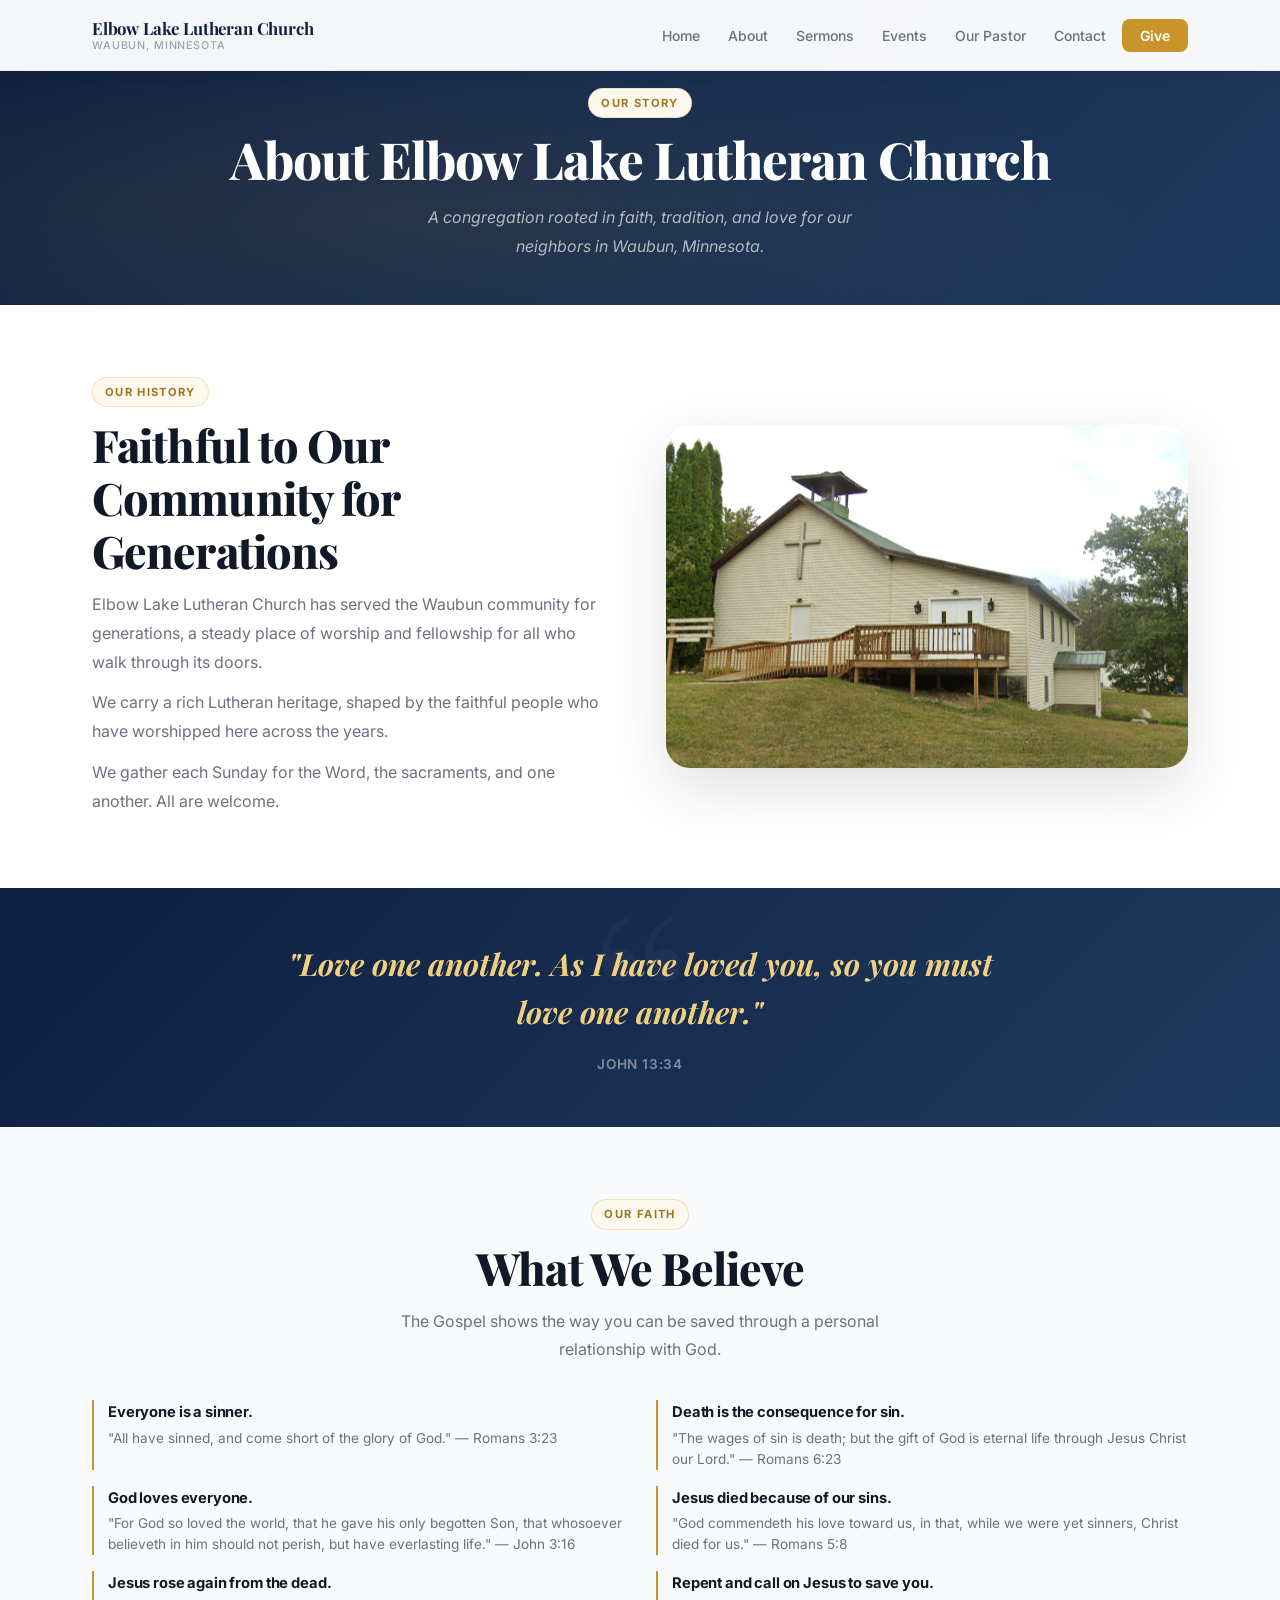
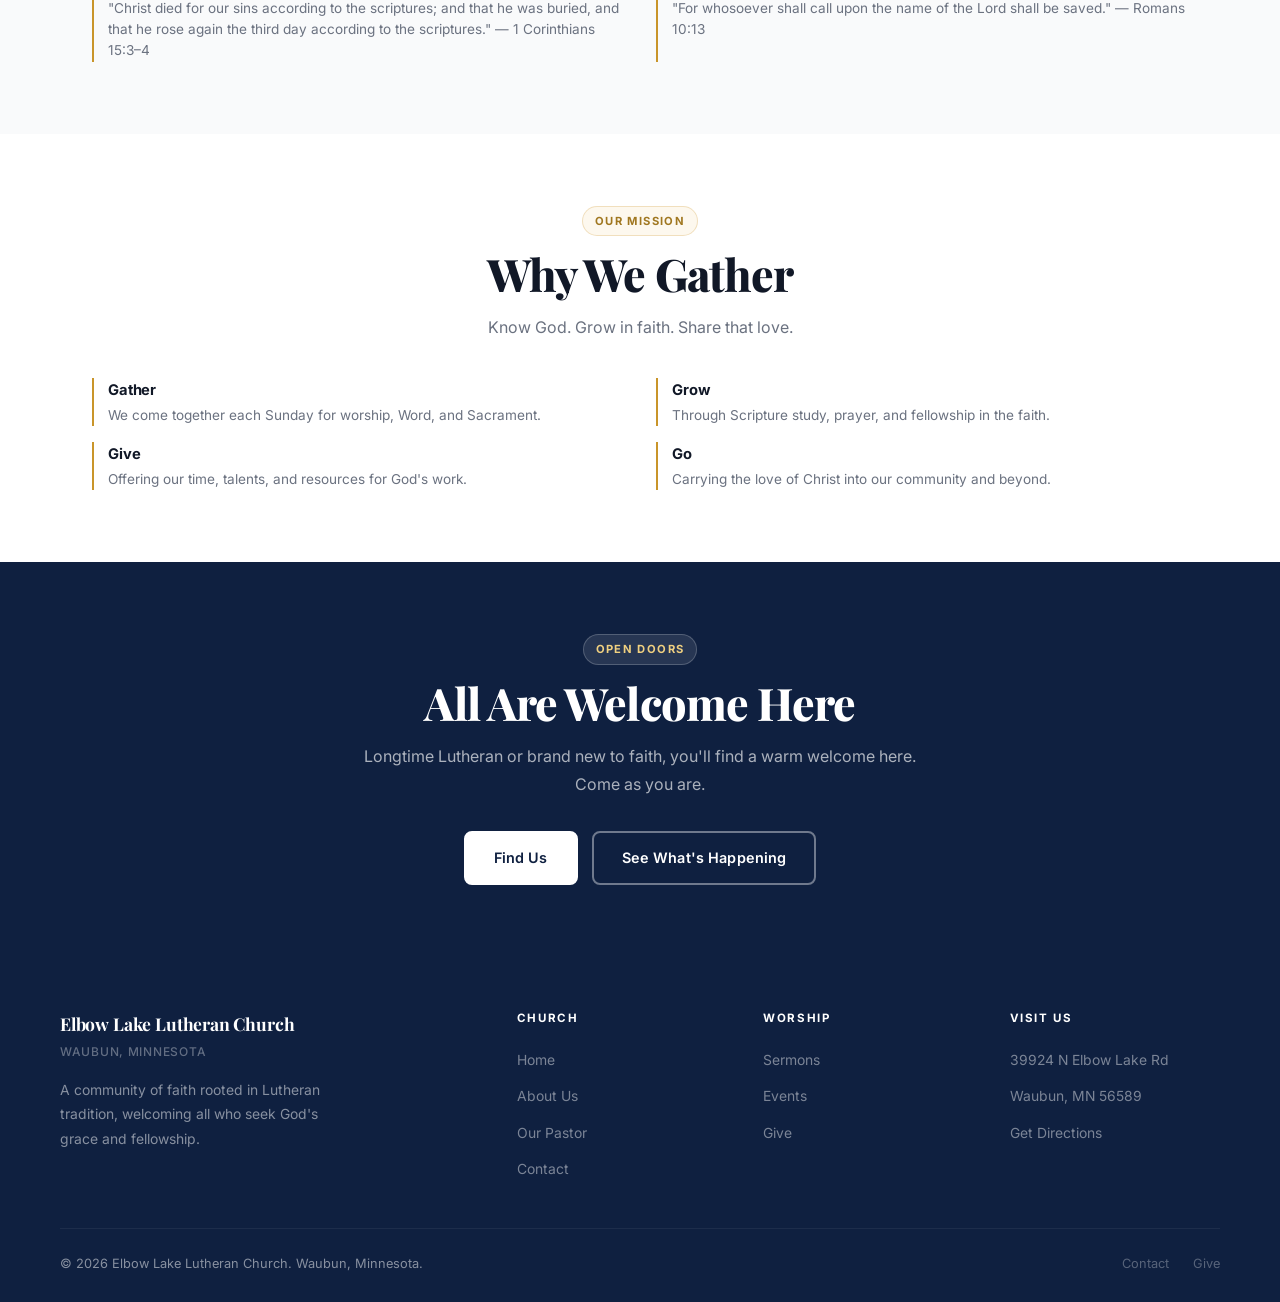
==== about.html @ 0c104876 "Update What We Believe with Gospel content from image; add full June 26-27 ATV weekend schedule" ====
<!DOCTYPE html>
<html lang="en">
<head>
  <meta charset="UTF-8">
  <meta name="viewport" content="width=device-width, initial-scale=1.0">
  <title>About Us | Elbow Lake Lutheran Church — Waubun, MN</title>
  <meta name="description" content="Learn about Elbow Lake Lutheran Church in Waubun, MN — our history, Lutheran beliefs, and mission serving the Mahnomen County community with faith and fellowship.">
  <meta name="keywords" content="about Elbow Lake Lutheran Church, Lutheran church history Waubun MN, Lutheran beliefs Minnesota, Mahnomen County church, Christian community Waubun">
  <meta name="geo.region" content="US-MN">
  <meta name="geo.placename" content="Waubun, Minnesota">
  <meta property="og:title" content="About Us | Elbow Lake Lutheran Church — Waubun, MN">
  <meta property="og:description" content="A Lutheran congregation rooted in faith and tradition, serving Waubun and Mahnomen County, Minnesota for generations.">
  <meta property="og:type" content="website">
  <meta property="og:url" content="https://elbowlakevillagechurch.com/about.html">
  <meta property="og:image" content="https://elbowlakevillagechurch.com/images/church.png">
  <meta name="robots" content="index, follow">
  <link rel="canonical" href="https://elbowlakevillagechurch.com/about.html">
  <link rel="sitemap" type="application/xml" href="/sitemap.xml">
  <link rel="icon" type="image/png" href="images/church.png">
  <link rel="stylesheet" href="style.css">
  <link rel="preconnect" href="https://fonts.googleapis.com">
  <link rel="preconnect" href="https://fonts.gstatic.com" crossorigin>
  <link href="https://fonts.googleapis.com/css2?family=Inter:wght@400;500;600;700;800&family=Playfair+Display:wght@700;800;900&display=swap" rel="stylesheet">
</head>
<body>

  <!-- NAVIGATION -->
  <nav>
    <div class="nav-inner">
      <a href="index.html" class="nav-logo">
        <div class="nav-logo-name">Elbow Lake Lutheran Church</div>
        <div class="nav-logo-sub">Waubun, Minnesota</div>
      </a>
      <ul class="nav-links">
        <li><a href="index.html">Home</a></li>
        <li><a href="about.html">About</a></li>
        <li><a href="sermons.html">Sermons</a></li>
        <li><a href="events.html">Events</a></li>
        <li><a href="staff.html">Our Pastor</a></li>
        <li><a href="contact.html">Contact</a></li>
        <li><a href="give.html" class="nav-give">Give</a></li>
      </ul>
      <button class="nav-toggle" aria-label="Open menu">
        <span></span><span></span><span></span>
      </button>
    </div>
  </nav>

  <!-- PAGE HERO -->
  <div class="page-hero">
    <div class="tag">Our Story</div>
    <h1>About Elbow Lake Lutheran Church</h1>
    <p>A congregation rooted in faith, tradition, and love for our neighbors in Waubun, Minnesota.</p>
  </div>

  <!-- ABOUT / HISTORY -->
  <section>
    <div class="container">
      <div class="split-grid">
        <div>
          <div class="tag">Our History</div>
          <h2 class="section-title">Faithful to Our Community for Generations</h2>
          <p class="section-sub">Elbow Lake Lutheran Church has served the Waubun community for generations, a steady place of worship and fellowship for all who walk through its doors.</p>
          <p class="section-sub" style="margin-top:12px;">We carry a rich Lutheran heritage, shaped by the faithful people who have worshipped here across the years.</p>
          <p class="section-sub" style="margin-top:12px;">We gather each Sunday for the Word, the sacraments, and one another. All are welcome.</p>
        </div>
        <div class="split-img">
          <img src="images/church.png" alt="Elbow Lake Lutheran Church — Waubun, Minnesota">
        </div>
      </div>
    </div>
  </section>

  <!-- VERSE -->
  <div class="verse-block">
    <div class="verse-text">"Love one another. As I have loved you, so you must love one another."</div>
    <div class="verse-ref">John 13:34</div>
  </div>

  <!-- WHAT WE BELIEVE -->
  <section class="bg-gray">
    <div class="container">
      <div style="text-align:center;max-width:640px;margin:0 auto 36px;">
        <div class="tag">Our Faith</div>
        <h2 class="section-title">What We Believe</h2>
        <p class="section-sub" style="margin:0 auto;">The Gospel shows the way you can be saved through a personal relationship with God.</p>
      </div>
      <div class="beliefs-list">
        <div class="belief-item">
          <h3>Everyone is a sinner.</h3>
          <p>"All have sinned, and come short of the glory of God." &mdash; Romans 3:23</p>
        </div>
        <div class="belief-item">
          <h3>Death is the consequence for sin.</h3>
          <p>"The wages of sin is death; but the gift of God is eternal life through Jesus Christ our Lord." &mdash; Romans 6:23</p>
        </div>
        <div class="belief-item">
          <h3>God loves everyone.</h3>
          <p>"For God so loved the world, that he gave his only begotten Son, that whosoever believeth in him should not perish, but have everlasting life." &mdash; John 3:16</p>
        </div>
        <div class="belief-item">
          <h3>Jesus died because of our sins.</h3>
          <p>"God commendeth his love toward us, in that, while we were yet sinners, Christ died for us." &mdash; Romans 5:8</p>
        </div>
        <div class="belief-item">
          <h3>Jesus rose again from the dead.</h3>
          <p>"Christ died for our sins according to the scriptures; and that he was buried, and that he rose again the third day according to the scriptures." &mdash; 1 Corinthians 15:3&ndash;4</p>
        </div>
        <div class="belief-item">
          <h3>Repent and call on Jesus to save you.</h3>
          <p>"For whosoever shall call upon the name of the Lord shall be saved." &mdash; Romans 10:13</p>
        </div>
      </div>
    </div>
  </section>

  <!-- MISSION -->
  <section>
    <div class="container">
      <div style="text-align:center;max-width:640px;margin:0 auto 36px;">
        <div class="tag">Our Mission</div>
        <h2 class="section-title">Why We Gather</h2>
        <p class="section-sub" style="margin:0 auto;">Know God. Grow in faith. Share that love.</p>
      </div>
      <div class="pillars-grid">
        <div class="pillar">
          <h4>Gather</h4>
          <p>We come together each Sunday for worship, Word, and Sacrament.</p>
        </div>
        <div class="pillar">
          <h4>Grow</h4>
          <p>Through Scripture study, prayer, and fellowship in the faith.</p>
        </div>
        <div class="pillar">
          <h4>Give</h4>
          <p>Offering our time, talents, and resources for God's work.</p>
        </div>
        <div class="pillar">
          <h4>Go</h4>
          <p>Carrying the love of Christ into our community and beyond.</p>
        </div>
      </div>
    </div>
  </section>

  <!-- ALL ARE WELCOME -->
  <section class="bg-dark text-white" style="text-align:center;">
    <div class="container" style="max-width:680px;">
      <div class="tag">Open Doors</div>
      <h2 class="section-title">All Are Welcome Here</h2>
      <p class="section-sub" style="margin:0 auto 32px;">Longtime Lutheran or brand new to faith, you'll find a warm welcome here. Come as you are.</p>
      <div style="display:flex;gap:14px;justify-content:center;flex-wrap:wrap;">
        <a href="contact.html" class="btn btn-gold">Find Us</a>
        <a href="events.html" class="btn btn-outline-white">See What's Happening</a>
      </div>
    </div>
  </section>

  <!-- FOOTER -->
  <footer class="site-footer">
    <div class="footer-grid">
      <div class="footer-brand">
        <div class="footer-brand-name">Elbow Lake Lutheran Church</div>
        <div class="footer-brand-loc">Waubun, Minnesota</div>
        <p>A community of faith rooted in Lutheran tradition, welcoming all who seek God's grace and fellowship.</p>
      </div>
      <div class="footer-col">
        <h4>Church</h4>
        <ul>
          <li><a href="index.html">Home</a></li>
          <li><a href="about.html">About Us</a></li>
          <li><a href="staff.html">Our Pastor</a></li>
          <li><a href="contact.html">Contact</a></li>
        </ul>
      </div>
      <div class="footer-col">
        <h4>Worship</h4>
        <ul>
          <li><a href="sermons.html">Sermons</a></li>
          <li><a href="events.html">Events</a></li>
          <li><a href="give.html">Give</a></li>
        </ul>
      </div>
      <div class="footer-col">
        <h4>Visit Us</h4>
        <ul>
          <li><a href="contact.html">39924 N Elbow Lake Rd</a></li>
          <li><a href="contact.html">Waubun, MN 56589</a></li>
          <li><a href="contact.html">Get Directions</a></li>
        </ul>
      </div>
    </div>
    <div class="footer-bottom">
      <span>&copy; 2026 Elbow Lake Lutheran Church. Waubun, Minnesota.</span>
      <div>
        <a href="contact.html">Contact</a>
        <a href="give.html">Give</a>
      </div>
    </div>
  </footer>

  <script>
    (function(){
      var toggle = document.querySelector('.nav-toggle');
      var links = document.querySelector('.nav-links');
      if (!toggle || !links) return;
      toggle.addEventListener('click', function() {
        links.classList.toggle('is-open');
        toggle.classList.toggle('is-open');
      });
      links.querySelectorAll('a').forEach(function(a) {
        a.addEventListener('click', function() {
          links.classList.remove('is-open');
          toggle.classList.remove('is-open');
        });
      });
    })();
  </script>

</body>
</html>
---- style.css ----
/* ============================================================
   Elbow Lake Lutheran Church — Modern Stylesheet
   ============================================================ */

@import url('https://fonts.googleapis.com/css2?family=Inter:wght@400;500;600;700;800&family=Playfair+Display:wght@700;800;900&display=swap');

:root {
  --primary:        #1e3a5f;
  --primary-dark:   #0f2040;
  --primary-mid:    #2a4f7a;
  --primary-light:  #eef3fa;
  --gold:           #c9952a;
  --gold-dark:      #a07720;
  --gold-light:     #fdf8ee;
  --black:          #0a0a0a;
  --white:          #ffffff;
  --gray-50:        #f9fafb;
  --gray-100:       #f3f4f6;
  --gray-200:       #e5e7eb;
  --gray-300:       #d1d5db;
  --gray-400:       #9ca3af;
  --gray-500:       #6b7280;
  --gray-700:       #374151;
  --gray-900:       #111827;
  --font-body:      'Inter', 'Segoe UI', system-ui, -apple-system, sans-serif;
  --font-display:   'Playfair Display', Georgia, serif;
  --max:            1160px;
  --radius:         14px;
  --radius-sm:      8px;
  --radius-lg:      24px;
  --radius-full:    999px;
  --shadow-xs:      0 1px 3px rgba(0,0,0,0.06);
  --shadow-sm:      0 2px 8px rgba(0,0,0,0.07);
  --shadow:         0 4px 20px rgba(0,0,0,0.08);
  --shadow-md:      0 8px 32px rgba(0,0,0,0.10);
  --shadow-lg:      0 20px 60px rgba(0,0,0,0.12);
  --shadow-xl:      0 32px 80px rgba(0,0,0,0.16);
  --transition:     all 0.25s cubic-bezier(0.4, 0, 0.2, 1);
}

*, *::before, *::after { box-sizing: border-box; margin: 0; padding: 0; }
html { scroll-behavior: smooth; font-size: 16px; }

body {
  font-family: var(--font-body);
  color: var(--gray-900);
  background: var(--white);
  line-height: 1.65;
  -webkit-font-smoothing: antialiased;
  -moz-osx-font-smoothing: grayscale;
}

img { max-width: 100%; display: block; }
a { color: inherit; text-decoration: none; }
ul { list-style: none; }

.container {
  max-width: var(--max);
  margin: 0 auto;
  padding: 0 32px;
}

/* ============================================================
   UTILITIES
   ============================================================ */
.tag {
  display: inline-flex;
  align-items: center;
  gap: 6px;
  background: var(--gold-light);
  border: 1px solid rgba(201,149,42,0.25);
  color: var(--gold-dark);
  font-size: 0.7rem;
  font-weight: 700;
  letter-spacing: 0.12em;
  text-transform: uppercase;
  padding: 5px 12px;
  border-radius: var(--radius-full);
  margin-bottom: 12px;
  font-family: var(--font-body);
}

.text-white .tag { background: rgba(255,255,255,0.1); border-color: rgba(255,255,255,0.2); color: #f0d080; }

.section-title {
  font-family: var(--font-display);
  font-size: clamp(1.8rem, 4vw, 2.8rem);
  font-weight: 800;
  line-height: 1.18;
  letter-spacing: -0.02em;
  color: var(--gray-900);
  margin-bottom: 12px;
}

.section-sub {
  font-size: 1rem;
  color: var(--gray-500);
  line-height: 1.8;
  max-width: 560px;
}

.text-white .section-title { color: var(--white); }
.text-white .section-sub   { color: rgba(255,255,255,0.65); }

section { padding: 72px 0; }
.bg-gray { background: var(--gray-50); }
.bg-dark { background: var(--primary-dark); }
.bg-navy { background: var(--primary); }

/* ============================================================
   BUTTONS
   ============================================================ */
.btn {
  display: inline-flex;
  align-items: center;
  justify-content: center;
  gap: 8px;
  padding: 13px 28px;
  border-radius: var(--radius-sm);
  font-size: 0.9rem;
  font-weight: 600;
  cursor: pointer;
  border: 2px solid transparent;
  transition: var(--transition);
  white-space: nowrap;
  font-family: var(--font-body);
  letter-spacing: 0.01em;
  text-decoration: none;
}

.btn-primary {
  background: var(--primary);
  color: var(--white);
  border-color: var(--primary);
}
.btn-primary:hover {
  background: var(--primary-mid);
  border-color: var(--primary-mid);
  transform: translateY(-2px);
  box-shadow: 0 8px 24px rgba(30,58,95,0.3);
}

.btn-gold {
  background: var(--gold);
  color: var(--white);
  border-color: var(--gold);
}
.btn-gold:hover {
  background: var(--gold-dark);
  border-color: var(--gold-dark);
  transform: translateY(-2px);
  box-shadow: 0 8px 24px rgba(201,149,42,0.35);
}

.bg-dark .btn-gold {
  background: var(--white);
  color: var(--primary-dark);
  border-color: var(--white);
}
.bg-dark .btn-gold:hover { background: var(--gray-100); box-shadow: none; transform: translateY(-1px); }

.btn-outline {
  background: transparent;
  color: var(--primary);
  border-color: var(--gray-300);
}
.btn-outline:hover { border-color: var(--primary); background: var(--primary-light); }

.btn-outline-white {
  background: transparent;
  color: var(--white);
  border-color: rgba(255,255,255,0.4);
}
.btn-outline-white:hover { border-color: var(--white); background: rgba(255,255,255,0.1); }

.btn-outline-dark {
  background: transparent;
  color: var(--gray-700);
  border-color: var(--gray-300);
}
.btn-outline-dark:hover { border-color: var(--primary); color: var(--primary); }

.btn-sm  { padding: 9px 18px; font-size: 0.83rem; }
.btn-lg  { padding: 16px 40px; font-size: 0.95rem; letter-spacing: 0.02em; }
.btn-full { width: 100%; }

/* ============================================================
   NAVIGATION
   ============================================================ */
nav {
  position: fixed;
  top: 0; left: 0; right: 0;
  z-index: 200;
  background: rgba(255,255,255,0.96);
  backdrop-filter: blur(20px);
  -webkit-backdrop-filter: blur(20px);
  border-bottom: 1px solid rgba(0,0,0,0.06);
  box-shadow: 0 1px 16px rgba(0,0,0,0.05);
}

.nav-inner {
  max-width: var(--max);
  margin: 0 auto;
  padding: 0 32px;
  height: 70px;
  display: flex;
  align-items: center;
  justify-content: space-between;
  gap: 24px;
}

.nav-logo {
  display: flex;
  flex-direction: column;
  line-height: 1.25;
  flex-shrink: 0;
}

.nav-logo-name {
  font-family: var(--font-display);
  font-size: 1.05rem;
  font-weight: 700;
  color: var(--primary-dark);
  letter-spacing: -0.01em;
}

.nav-logo-sub {
  font-size: 0.67rem;
  color: var(--gray-400);
  letter-spacing: 0.08em;
  text-transform: uppercase;
  font-weight: 500;
}

.nav-links {
  display: flex;
  align-items: center;
  gap: 4px;
}

.nav-links a {
  color: var(--gray-500);
  font-size: 0.875rem;
  font-weight: 500;
  transition: color 0.2s;
  padding: 6px 12px;
  border-radius: var(--radius-sm);
}

.nav-links a:hover { color: var(--primary-dark); background: var(--gray-50); }

.nav-give {
  background: var(--gold) !important;
  color: var(--white) !important;
  padding: 8px 18px !important;
  border-radius: var(--radius-sm) !important;
  font-weight: 600 !important;
  font-size: 0.875rem !important;
  transition: var(--transition) !important;
}
.nav-give:hover { background: var(--gold-dark) !important; transform: translateY(-1px) !important; box-shadow: 0 4px 12px rgba(201,149,42,0.4) !important; }

.nav-toggle {
  display: none;
  flex-direction: column;
  gap: 5px;
  cursor: pointer;
  background: none;
  border: none;
  padding: 6px;
}
.nav-toggle span { display: block; width: 22px; height: 2px; background: var(--primary-dark); border-radius: 2px; transition: 0.3s; }

/* ============================================================
   HERO
   ============================================================ */
.hero {
  position: relative;
  min-height: 0;
  background:
    linear-gradient(160deg, rgba(10,22,44,0.82) 0%, rgba(15,32,64,0.76) 60%, rgba(30,58,95,0.70) 100%),
    url('images/hero.jpg') center/cover no-repeat;
  background-color: var(--primary-dark);
  display: flex;
  align-items: center;
  justify-content: center;
  overflow: hidden;
}

.hero::before {
  content: '';
  position: absolute;
  inset: 0;
  background:
    radial-gradient(ellipse at 15% 60%, rgba(201,149,42,0.12) 0%, transparent 55%),
    radial-gradient(ellipse at 85% 20%, rgba(42,79,122,0.5) 0%, transparent 50%);
  pointer-events: none;
}

.hero-content {
  position: relative;
  z-index: 1;
  width: 100%;
  padding: 100px 32px 48px;
  max-width: 860px;
  margin: 0 auto;
  color: var(--white);
  text-align: center;
  display: flex;
  flex-direction: column;
  align-items: center;
}

.hero h1 {
  font-family: var(--font-display);
  font-size: clamp(2.8rem, 7vw, 5.2rem);
  font-weight: 900;
  line-height: 1.08;
  letter-spacing: -0.02em;
  margin-bottom: 16px;
}

.hero h1 .highlight {
  color: #f0d080;
  display: block;
}

.hero-desc {
  font-size: clamp(0.88rem, 1.8vw, 1rem);
  color: rgba(255,255,255,0.72);
  max-width: 540px;
  margin-bottom: 28px;
  line-height: 1.6;
  font-style: italic;
  white-space: nowrap;
}

.hero-actions {
  display: flex;
  gap: 12px;
  flex-wrap: wrap;
  align-items: center;
  justify-content: center;
}

.btn-hero { padding: 16px 40px; font-size: 0.95rem; border-radius: var(--radius-sm); }

.hero-secondary-links {
  display: flex;
  align-items: center;
  gap: 16px;
  margin-top: 14px;
  font-size: 0.85rem;
  color: rgba(255,255,255,0.4);
}

.hero-secondary-links a {
  color: rgba(255,255,255,0.65);
  text-decoration: underline;
  text-underline-offset: 3px;
  transition: color 0.2s;
}
.hero-secondary-links a:hover { color: var(--white); }

.hero-scroll {
  position: absolute;
  bottom: 36px;
  left: 50%;
  transform: translateX(-50%);
  z-index: 2;
  display: flex;
  flex-direction: column;
  align-items: center;
  gap: 8px;
  color: rgba(255,255,255,0.35);
  font-size: 0.68rem;
  letter-spacing: 0.12em;
  text-transform: uppercase;
  font-family: var(--font-body);
}

.hero-scroll-line {
  width: 1px;
  height: 36px;
  background: linear-gradient(to bottom, rgba(255,255,255,0.4), transparent);
  animation: scrollLine 1.8s ease-in-out infinite;
}

@keyframes scrollLine {
  0%, 100% { transform: scaleY(1); opacity: 1; }
  50% { transform: scaleY(0.4); opacity: 0.3; }
}

/* ============================================================
   INFO BAR
   ============================================================ */
.info-bar {
  background: var(--primary);
  color: var(--white);
}

.info-inner {
  max-width: var(--max);
  margin: 0 auto;
  display: grid;
  grid-template-columns: repeat(4, 1fr);
}

.info-item {
  padding: 20px 16px;
  text-align: center;
  border-right: 1px solid rgba(255,255,255,0.1);
  transition: background 0.2s;
}
.info-item:last-child { border-right: none; }
.info-item:hover { background: rgba(255,255,255,0.05); }

.info-icon {
  font-size: 1.2rem;
  margin-bottom: 6px;
  line-height: 1;
}

.info-label {
  font-size: 0.68rem;
  font-weight: 600;
  opacity: 0.55;
  text-transform: uppercase;
  letter-spacing: 0.12em;
  margin-bottom: 5px;
}

.info-value {
  font-family: var(--font-display);
  font-size: 1.05rem;
  font-weight: 700;
  line-height: 1.3;
}

/* ============================================================
   FEATURE CARDS
   ============================================================ */
.card-grid {
  display: grid;
  grid-template-columns: repeat(3, 1fr);
  gap: 16px;
  margin-top: 32px;
}

.card-grid-2 { grid-template-columns: repeat(2, 1fr); }
.card-grid-4 { grid-template-columns: repeat(2, 1fr); }

.feature-card {
  background: var(--white);
  border: 1px solid var(--gray-200);
  border-radius: var(--radius);
  padding: 20px 18px;
  transition: var(--transition);
  position: relative;
  overflow: hidden;
}

.feature-card::after {
  content: '';
  position: absolute;
  bottom: 0; left: 0; right: 0;
  height: 3px;
  background: linear-gradient(90deg, var(--gold), var(--primary));
  transform: scaleX(0);
  transform-origin: left;
  transition: transform 0.35s cubic-bezier(0.4, 0, 0.2, 1);
}

.feature-card:hover {
  box-shadow: var(--shadow-lg);
  transform: translateY(-6px);
  border-color: transparent;
}
.feature-card:hover::after { transform: scaleX(1); }

.card-icon {
  width: 38px; height: 38px;
  background: var(--gold-light);
  border-radius: 8px;
  display: flex;
  align-items: center;
  justify-content: center;
  font-size: 1.1rem;
  margin-bottom: 10px;
}

.feature-card h3 {
  font-size: 1rem;
  font-weight: 700;
  margin-bottom: 6px;
  color: var(--gray-900);
  letter-spacing: -0.01em;
}

.feature-card p {
  font-size: 0.875rem;
  color: var(--gray-500);
  line-height: 1.6;
}

/* ============================================================
   TWO-COLUMN SPLIT
   ============================================================ */
.split-grid {
  display: grid;
  grid-template-columns: 1fr 1fr;
  gap: 52px;
  align-items: center;
}

.split-grid.reverse > *:first-child { order: 2; }
.split-grid.reverse > *:last-child  { order: 1; }

.split-img {
  border-radius: var(--radius-lg);
  overflow: hidden;
  box-shadow: var(--shadow-lg);
}

.split-img img { width: 100%; display: block; object-fit: cover; }

.split-img-placeholder {
  border-radius: var(--radius-lg);
  background: linear-gradient(135deg, var(--primary-light) 0%, #dde8f5 100%);
  aspect-ratio: 4/3;
  display: flex;
  align-items: center;
  justify-content: center;
  flex-direction: column;
  gap: 12px;
  color: var(--primary);
  font-size: 0.85rem;
  font-weight: 500;
  border: 2px dashed rgba(30,58,95,0.15);
}

.split-img-placeholder .placeholder-icon { font-size: 2.5rem; opacity: 0.35; }

/* ============================================================
   SERVICE BOX
   ============================================================ */
.service-box {
  background: var(--primary-dark);
  color: var(--white);
  border-radius: var(--radius);
  padding: 24px;
  margin-top: 24px;
}

.service-box h3 {
  font-size: 0.75rem;
  font-weight: 700;
  text-transform: uppercase;
  letter-spacing: 0.12em;
  color: #f0d080;
  margin-bottom: 12px;
}

.service-row {
  display: flex;
  justify-content: space-between;
  align-items: center;
  padding: 8px 0;
  border-bottom: 1px solid rgba(255,255,255,0.08);
  font-size: 0.88rem;
}
.service-row:last-child { border-bottom: none; padding-bottom: 0; }
.service-row strong { color: var(--white); font-weight: 600; }
.service-row span { color: rgba(255,255,255,0.5); font-size: 0.85rem; }

/* ============================================================
   PILLARS
   ============================================================ */
.pillars-grid {
  display: grid;
  grid-template-columns: 1fr 1fr;
  gap: 16px 32px;
  margin-top: 32px;
}

.pillar {
  padding-left: 14px;
  border-left: 2px solid var(--gold);
}

.pillar h4 {
  font-size: 0.92rem;
  font-weight: 700;
  color: var(--gray-900);
  margin-bottom: 3px;
  letter-spacing: -0.01em;
}

.pillar p {
  font-size: 0.85rem;
  color: var(--gray-500);
  line-height: 1.55;
}

/* ============================================================
   STAFF / PASTOR CARDS
   ============================================================ */
.staff-grid {
  display: grid;
  grid-template-columns: repeat(3, 1fr);
  gap: 16px;
  margin-top: 32px;
}

.staff-card {
  background: var(--white);
  border: 1px solid var(--gray-200);
  border-radius: var(--radius);
  padding: 22px 18px;
  text-align: center;
  transition: var(--transition);
}
.staff-card:hover { box-shadow: var(--shadow-lg); transform: translateY(-5px); border-color: transparent; }

.staff-avatar {
  width: 56px; height: 56px;
  border-radius: 50%;
  background: var(--primary);
  margin: 0 auto 12px;
  overflow: hidden;
  display: flex;
  align-items: center;
  justify-content: center;
  font-size: 0.75rem;
  font-weight: 700;
  letter-spacing: 0.05em;
  color: rgba(255,255,255,0.7);
  border: 2px solid var(--primary-mid);
}
.staff-avatar img { width: 100%; height: 100%; object-fit: cover; }

.staff-card h3 {
  font-size: 1rem;
  font-weight: 700;
  color: var(--gray-900);
  margin-bottom: 4px;
  letter-spacing: -0.01em;
}

.staff-card .role {
  font-size: 0.72rem;
  font-weight: 700;
  color: var(--gold);
  text-transform: uppercase;
  letter-spacing: 0.12em;
  margin-bottom: 8px;
}

.staff-card p {
  font-size: 0.87rem;
  color: var(--gray-500);
  line-height: 1.7;
}

/* ============================================================
   PAGE HERO (inner pages)
   ============================================================ */
.page-hero {
  background: linear-gradient(135deg, var(--primary-dark) 0%, var(--primary) 100%);
  color: var(--white);
  padding: 88px 32px 44px;
  text-align: center;
  position: relative;
  overflow: hidden;
}

.page-hero::before {
  content: '';
  position: absolute;
  inset: 0;
  background: radial-gradient(ellipse at 30% 70%, rgba(201,149,42,0.1) 0%, transparent 60%);
  pointer-events: none;
}

.page-hero .tag { position: relative; z-index: 1; }

.page-hero h1 {
  font-family: var(--font-display);
  font-size: clamp(2rem, 4.5vw, 3.2rem);
  font-weight: 800;
  line-height: 1.15;
  margin-bottom: 14px;
  letter-spacing: -0.02em;
  position: relative;
  z-index: 1;
}

.page-hero p {
  font-size: 1rem;
  color: rgba(255,255,255,0.65);
  max-width: 500px;
  margin: 0 auto;
  line-height: 1.8;
  font-style: italic;
  position: relative;
  z-index: 1;
}

/* ============================================================
   GIVE CARDS
   ============================================================ */
.give-cards {
  display: grid;
  grid-template-columns: repeat(3, 1fr);
  gap: 16px;
  margin-top: 32px;
}

.give-card {
  background: rgba(255,255,255,0.05);
  border: 1px solid rgba(255,255,255,0.1);
  border-radius: var(--radius);
  padding: 22px 18px;
  text-align: center;
  transition: var(--transition);
}
.give-card:hover { background: rgba(255,255,255,0.09); border-color: rgba(255,255,255,0.2); }

.give-card-num {
  font-family: var(--font-display);
  font-size: 1.1rem;
  font-weight: 800;
  color: rgba(255,255,255,0.2);
  letter-spacing: 0.04em;
  margin-bottom: 10px;
  line-height: 1;
}

.give-card-name {
  font-size: 0.88rem;
  font-weight: 600;
  color: var(--white);
  margin-bottom: 8px;
  letter-spacing: -0.01em;
}

.give-card-desc {
  font-size: 0.82rem;
  color: rgba(255,255,255,0.42);
  line-height: 1.5;
  margin-bottom: 16px;
}

/* ============================================================
   CONTACT
   ============================================================ */
.contact-grid {
  display: grid;
  grid-template-columns: 1fr 1fr;
  gap: 48px;
  align-items: start;
}

.contact-info { display: flex; flex-direction: column; gap: 14px; }

.contact-item {
  display: flex;
  gap: 16px;
  align-items: flex-start;
}

.contact-icon {
  width: 36px; height: 36px;
  background: var(--primary-light);
  border-radius: 8px;
  display: flex;
  align-items: center;
  justify-content: center;
  font-size: 1rem;
  flex-shrink: 0;
}

.contact-item h4 {
  font-size: 0.72rem;
  font-weight: 700;
  text-transform: uppercase;
  letter-spacing: 0.1em;
  color: var(--gray-400);
  margin-bottom: 4px;
}

.contact-item p, .contact-item a {
  font-size: 0.95rem;
  color: var(--gray-900);
  font-weight: 500;
  line-height: 1.5;
}

.contact-form {
  background: var(--white);
  border: 1px solid var(--gray-200);
  border-radius: var(--radius-lg);
  padding: 32px;
  box-shadow: var(--shadow-md);
}

.contact-form h3 {
  font-family: var(--font-display);
  font-size: 1.3rem;
  font-weight: 700;
  color: var(--gray-900);
  margin-bottom: 28px;
  letter-spacing: -0.01em;
}

.form-group { margin-bottom: 18px; }

.form-group label {
  display: block;
  font-size: 0.78rem;
  font-weight: 600;
  color: var(--gray-700);
  margin-bottom: 6px;
  text-transform: uppercase;
  letter-spacing: 0.06em;
}

.form-group input,
.form-group textarea,
.form-group select {
  width: 100%;
  padding: 12px 16px;
  border: 1.5px solid var(--gray-200);
  border-radius: var(--radius-sm);
  font-size: 0.93rem;
  font-family: var(--font-body);
  color: var(--gray-900);
  background: var(--white);
  transition: border-color 0.2s, box-shadow 0.2s;
  outline: none;
}

.form-group input:focus,
.form-group textarea:focus,
.form-group select:focus {
  border-color: var(--primary);
  box-shadow: 0 0 0 3px rgba(30,58,95,0.08);
}
.form-group textarea { min-height: 130px; resize: vertical; }
.form-row { display: grid; grid-template-columns: 1fr 1fr; gap: 16px; }

/* ============================================================
   MAP
   ============================================================ */
.map-wrap {
  border-radius: var(--radius);
  overflow: hidden;
  box-shadow: var(--shadow);
  margin-top: 32px;
}
.map-wrap iframe { width: 100%; height: 400px; display: block; border: none; }

/* ============================================================
   VERSE BLOCK
   ============================================================ */
.verse-block {
  background: linear-gradient(135deg, var(--primary-dark) 0%, var(--primary) 100%);
  color: var(--white);
  padding: 52px 32px;
  text-align: center;
  position: relative;
  overflow: hidden;
}

.verse-block::before {
  content: '\201C';
  position: absolute;
  top: -20px;
  left: 50%;
  transform: translateX(-50%);
  font-family: var(--font-display);
  font-size: 16rem;
  line-height: 1;
  color: rgba(255,255,255,0.03);
  pointer-events: none;
  user-select: none;
}

.verse-text {
  font-family: var(--font-display);
  font-size: clamp(1.2rem, 2.8vw, 1.9rem);
  font-weight: 700;
  line-height: 1.6;
  max-width: 760px;
  margin: 0 auto 16px;
  color: #f0d080;
  font-style: italic;
  position: relative;
}

.verse-ref {
  font-size: 0.85rem;
  color: rgba(255,255,255,0.45);
  font-style: normal;
  letter-spacing: 0.06em;
  text-transform: uppercase;
  font-weight: 600;
}

/* ============================================================
   CTA BANNER
   ============================================================ */
.cta-banner {
  background: linear-gradient(90deg, var(--gold-dark), var(--gold));
  padding: 22px 0;
}

.cta-banner-inner {
  max-width: var(--max);
  margin: 0 auto;
  padding: 0 32px;
  display: flex;
  align-items: center;
  justify-content: space-between;
  flex-wrap: wrap;
  gap: 16px;
}

.cta-banner-text strong {
  font-weight: 700;
  font-size: 1rem;
  color: var(--white);
  display: block;
  letter-spacing: -0.01em;
}

.cta-banner-text span {
  color: rgba(255,255,255,0.8);
  font-size: 0.85rem;
  margin-top: 2px;
  display: block;
}

.cta-banner a {
  background: var(--white);
  color: var(--gold-dark);
  font-weight: 700;
  padding: 10px 24px;
  border-radius: var(--radius-sm);
  font-size: 0.87rem;
  transition: var(--transition);
  white-space: nowrap;
}
.cta-banner a:hover { background: var(--gray-100); transform: translateY(-1px); }

/* ============================================================
   CALENDAR PLACEHOLDER
   ============================================================ */
.calendar-wrap {
  background: var(--white);
  border: 1px solid var(--gray-200);
  border-radius: var(--radius);
  overflow: hidden;
  box-shadow: var(--shadow-sm);
  margin-top: 28px;
}
.calendar-wrap iframe { width: 100%; display: block; border: none; }

/* ============================================================
   FOOTER
   ============================================================ */
.site-footer {
  background: var(--primary-dark);
  color: rgba(255,255,255,0.5);
  padding: 52px 32px 28px;
}

.footer-grid {
  max-width: var(--max);
  margin: 0 auto;
  display: grid;
  grid-template-columns: 2fr 1fr 1fr 1fr;
  gap: 36px;
  padding-bottom: 36px;
  border-bottom: 1px solid rgba(255,255,255,0.06);
  margin-bottom: 24px;
}

.footer-brand-name {
  font-family: var(--font-display);
  font-size: 1.1rem;
  font-weight: 700;
  color: var(--white);
  margin-bottom: 4px;
  letter-spacing: -0.01em;
}

.footer-brand-loc {
  font-size: 0.75rem;
  color: rgba(255,255,255,0.35);
  margin-bottom: 16px;
  letter-spacing: 0.06em;
  text-transform: uppercase;
  font-weight: 500;
}

.footer-brand p {
  font-size: 0.87rem;
  line-height: 1.75;
  max-width: 280px;
  margin-bottom: 20px;
}

.footer-social {
  display: flex;
  gap: 12px;
  flex-wrap: wrap;
}

.footer-social a {
  font-size: 0.8rem;
  font-weight: 600;
  color: rgba(255,255,255,0.4);
  transition: color 0.2s;
  display: inline-flex;
  align-items: center;
  gap: 5px;
}
.footer-social a:hover { color: var(--white); }

.footer-col h4 {
  color: var(--white);
  font-size: 0.72rem;
  font-weight: 700;
  text-transform: uppercase;
  letter-spacing: 0.14em;
  margin-bottom: 18px;
}

.footer-col li { margin-bottom: 10px; }

.footer-col a {
  font-size: 0.87rem;
  color: rgba(255,255,255,0.45);
  transition: color 0.2s;
}
.footer-col a:hover { color: var(--white); }

.footer-bottom {
  max-width: var(--max);
  margin: 0 auto;
  display: flex;
  justify-content: space-between;
  align-items: center;
  flex-wrap: wrap;
  gap: 12px;
  font-size: 0.8rem;
}

.footer-bottom a {
  color: rgba(255,255,255,0.3);
  margin-left: 20px;
  transition: color 0.2s;
}
.footer-bottom a:hover { color: var(--white); }

/* ============================================================
   PROSE
   ============================================================ */
.prose { max-width: 760px; margin: 0 auto; }

.prose h2 {
  font-family: var(--font-display);
  font-size: 1.35rem;
  font-weight: 700;
  color: var(--gray-900);
  margin: 40px 0 12px;
  padding-bottom: 8px;
  border-bottom: 1px solid var(--gray-200);
  letter-spacing: -0.01em;
}

.prose p, .prose li {
  font-size: 0.96rem;
  color: var(--gray-700);
  line-height: 1.85;
  margin-bottom: 14px;
}

.prose ul { list-style: disc; padding-left: 24px; }
.prose li { margin-bottom: 8px; }
.prose a { color: var(--primary); text-decoration: underline; }

/* ============================================================
   FACEBOOK BUTTON (sermons page)
   ============================================================ */
.fb-embed-container {
  background: var(--white);
  border: 1px solid var(--gray-200);
  border-radius: var(--radius);
  overflow: hidden;
  box-shadow: var(--shadow-sm);
  display: flex;
  flex-direction: column;
  align-items: center;
  padding: 32px 24px;
  text-align: center;
  gap: 14px;
  transition: var(--transition);
}
.fb-embed-container:hover { box-shadow: var(--shadow-md); }

.fb-embed-icon { font-size: 2.2rem; line-height: 1; }

.fb-embed-label {
  font-size: 1.15rem;
  font-weight: 700;
  color: var(--gray-900);
  letter-spacing: -0.01em;
}

.fb-embed-sub {
  font-size: 0.88rem;
  color: var(--gray-500);
  max-width: 380px;
  line-height: 1.75;
}

.live-badge {
  display: inline-flex;
  align-items: center;
  gap: 7px;
  background: #dc2626;
  color: #fff;
  font-size: 0.7rem;
  font-weight: 700;
  text-transform: uppercase;
  letter-spacing: 0.1em;
  padding: 5px 12px;
  border-radius: var(--radius-full);
}

.live-dot {
  width: 6px; height: 6px;
  background: #fff;
  border-radius: 50%;
  animation: pulse 1.4s ease-in-out infinite;
}

@keyframes pulse {
  0%, 100% { opacity: 1; }
  50% { opacity: 0.3; }
}

.fb-btn {
  display: inline-flex;
  align-items: center;
  gap: 8px;
  background: #1877F2;
  color: #fff;
  font-weight: 700;
  padding: 13px 28px;
  border-radius: var(--radius-sm);
  font-size: 0.92rem;
  transition: var(--transition);
  font-family: var(--font-body);
}
.fb-btn:hover { background: #1464d8; transform: translateY(-2px); box-shadow: 0 6px 20px rgba(24,119,242,0.35); }

/* ============================================================
   BELIEFS LIST
   ============================================================ */
.beliefs-list {
  display: grid;
  grid-template-columns: 1fr 1fr;
  gap: 16px 32px;
  margin-top: 32px;
}

.belief-item {
  padding-left: 14px;
  border-left: 2px solid var(--gold);
}

.belief-item h3 {
  font-size: 0.92rem;
  font-weight: 700;
  color: var(--gray-900);
  margin-bottom: 3px;
  letter-spacing: -0.01em;
}

.belief-item p {
  font-size: 0.85rem;
  color: var(--gray-500);
  line-height: 1.55;
}

/* ============================================================
   GIVE METHODS
   ============================================================ */
.give-methods {
  display: grid;
  grid-template-columns: 1fr 1fr 1fr;
  gap: 0;
  margin-top: 36px;
}

.give-method {
  padding: 0 32px;
  border-right: 1px solid rgba(255,255,255,0.1);
}

.give-method:first-child { padding-left: 0; }
.give-method:last-child  { border-right: none; padding-right: 0; }

.give-method-num {
  font-size: 0.68rem;
  font-weight: 700;
  letter-spacing: 0.14em;
  color: var(--gold);
  margin-bottom: 8px;
}

.give-method-name {
  font-size: 1rem;
  font-weight: 700;
  color: var(--white);
  margin-bottom: 6px;
  letter-spacing: -0.01em;
}

.give-method-desc {
  font-size: 0.85rem;
  color: rgba(255,255,255,0.5);
  line-height: 1.6;
  margin-bottom: 20px;
}

/* ============================================================
   SERMON POINTS
   ============================================================ */
.sermon-points {
  display: flex;
  flex-direction: column;
  gap: 20px;
}

.sermon-point {
  padding-left: 14px;
  border-left: 2px solid var(--gold);
}

.sermon-point h3 {
  font-size: 0.92rem;
  font-weight: 700;
  color: var(--gray-900);
  margin-bottom: 3px;
  letter-spacing: -0.01em;
}

.sermon-point p {
  font-size: 0.85rem;
  color: var(--gray-500);
  line-height: 1.6;
}

/* ============================================================
   STEPS LIST
   ============================================================ */
.steps-list {
  display: grid;
  grid-template-columns: 1fr 1fr 1fr;
  gap: 40px;
  margin-top: 32px;
}

.step-num {
  font-family: var(--font-display);
  font-size: 1.8rem;
  font-weight: 800;
  color: var(--gold);
  line-height: 1;
  margin-bottom: 8px;
}

.steps-list h3 {
  font-size: 0.95rem;
  font-weight: 700;
  color: var(--gray-900);
  margin-bottom: 4px;
  letter-spacing: -0.01em;
}

.steps-list p {
  font-size: 0.875rem;
  color: var(--gray-500);
  line-height: 1.6;
}

/* ============================================================
   SERMON ROW (home page)
   ============================================================ */
.sermon-row {
  display: grid;
  grid-template-columns: 1fr 1fr;
  gap: 40px;
  margin-top: 28px;
}

.sermon-col {
  padding-left: 14px;
  border-left: 2px solid var(--gold);
}

.sermon-col h3 {
  font-size: 0.95rem;
  font-weight: 700;
  color: var(--gray-900);
  margin-bottom: 6px;
  letter-spacing: -0.01em;
}

.sermon-col p {
  font-size: 0.875rem;
  color: var(--gray-500);
  line-height: 1.6;
}

/* ============================================================
   RESPONSIVE
   ============================================================ */
@media (max-width: 1024px) {
  .info-inner { grid-template-columns: repeat(2, 1fr); }
  .info-item { border-bottom: 1px solid rgba(255,255,255,0.1); }
  .split-grid { grid-template-columns: 1fr; gap: 40px; }
  .split-grid.reverse > *:first-child { order: unset; }
  .split-grid.reverse > *:last-child  { order: unset; }
  .card-grid { grid-template-columns: 1fr 1fr; }
  .footer-grid { grid-template-columns: 1fr 1fr; gap: 32px; }
  .contact-grid { grid-template-columns: 1fr; gap: 40px; }
  .give-cards { grid-template-columns: 1fr; }
  .give-methods { grid-template-columns: 1fr; gap: 32px; }
  .give-method { padding: 0; border-right: none; border-bottom: 1px solid rgba(255,255,255,0.1); padding-bottom: 32px; }
  .give-method:last-child { border-bottom: none; padding-bottom: 0; }
  .steps-list { grid-template-columns: 1fr; gap: 28px; }
  .sermon-row { grid-template-columns: 1fr; gap: 28px; }
  .beliefs-list { grid-template-columns: 1fr; }
}

@media (max-width: 768px) {
  section { padding: 48px 0; }
  .container { padding: 0 20px; }
  .card-grid { grid-template-columns: 1fr; }
  .card-grid-4 { grid-template-columns: 1fr; }
  .staff-grid { grid-template-columns: 1fr 1fr; }
  .pillars-grid { grid-template-columns: 1fr; }
  .nav-links { display: none; }
  .nav-toggle { display: flex; }
  .hero h1 { font-size: 2.4rem; }
  .hero-actions { flex-direction: column; align-items: stretch; width: 100%; max-width: 320px; }
  .hero-actions .btn { text-align: center; }
  .contact-form { padding: 24px 18px; }
  .form-row { grid-template-columns: 1fr; }
  .footer-grid { grid-template-columns: 1fr; }
  .cta-banner-inner { flex-direction: column; text-align: center; }
  .info-inner { grid-template-columns: 1fr 1fr; }
  .fb-embed-container { padding: 24px 16px; }
  .verse-block { padding: 40px 20px; }
  .service-box { padding: 20px 16px; }
  .page-hero { padding: 110px 20px 48px; }
  .hero-secondary-links { flex-direction: column; gap: 8px; }
}

@media (max-width: 480px) {
  .staff-grid { grid-template-columns: 1fr; }
  .info-inner { grid-template-columns: 1fr; }
  .info-item { border-right: none; border-bottom: 1px solid rgba(255,255,255,0.1); }
  .footer-bottom { flex-direction: column; text-align: center; }
  .footer-bottom a { margin-left: 8px; }
  .give-card { padding: 28px 16px; }
  .contact-form { padding: 24px 16px; }
  .beliefs-list { gap: 12px 0; }
}

/* ============================================================
   MOBILE NAV — open state
   ============================================================ */
@media (max-width: 768px) {
  .nav-links.is-open {
    display: flex;
    flex-direction: column;
    position: absolute;
    top: 70px;
    left: 0; right: 0;
    background: rgba(255,255,255,0.98);
    backdrop-filter: blur(20px);
    -webkit-backdrop-filter: blur(20px);
    padding: 8px 20px 20px;
    border-bottom: 1px solid var(--gray-200);
    gap: 0;
    box-shadow: 0 16px 40px rgba(0,0,0,0.1);
  }
  .nav-links.is-open li { border-bottom: 1px solid var(--gray-100); }
  .nav-links.is-open li:last-child { border-bottom: none; padding-top: 8px; }
  .nav-links.is-open a {
    display: block;
    padding: 14px 0 !important;
    font-size: 1rem !important;
    color: var(--gray-900) !important;
    background: none !important;
    border-radius: 0 !important;
    font-weight: 500;
  }
  .nav-links.is-open a:hover { background: none !important; color: var(--primary) !important; }
  .nav-links.is-open .nav-give {
    display: block;
    background: var(--gold) !important;
    color: var(--white) !important;
    padding: 13px 0 !important;
    border-radius: var(--radius-sm) !important;
    text-align: center;
    box-shadow: 0 4px 12px rgba(201,149,42,0.3) !important;
  }
  .nav-toggle.is-open span:nth-child(1) { transform: rotate(45deg) translate(5px, 5px); }
  .nav-toggle.is-open span:nth-child(2) { opacity: 0; width: 0; }
  .nav-toggle.is-open span:nth-child(3) { transform: rotate(-45deg) translate(5px, -5px); }
}
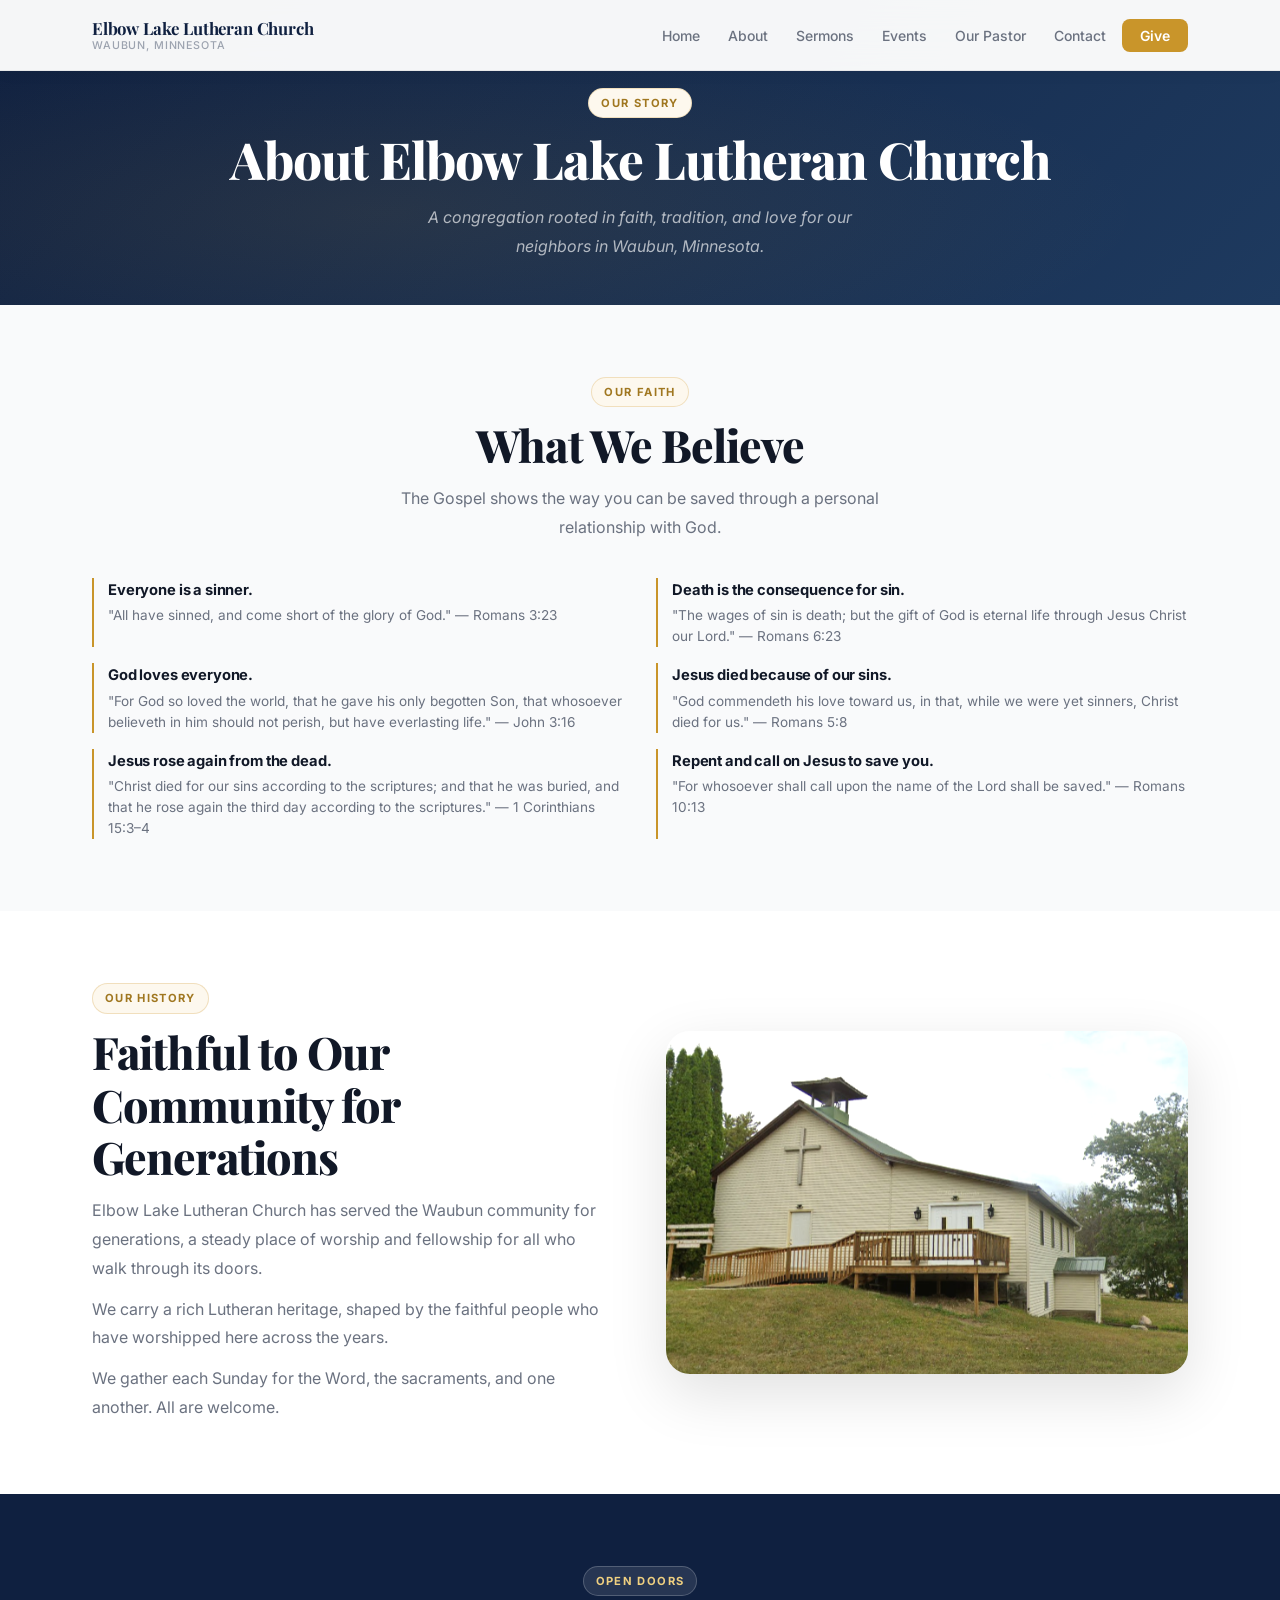
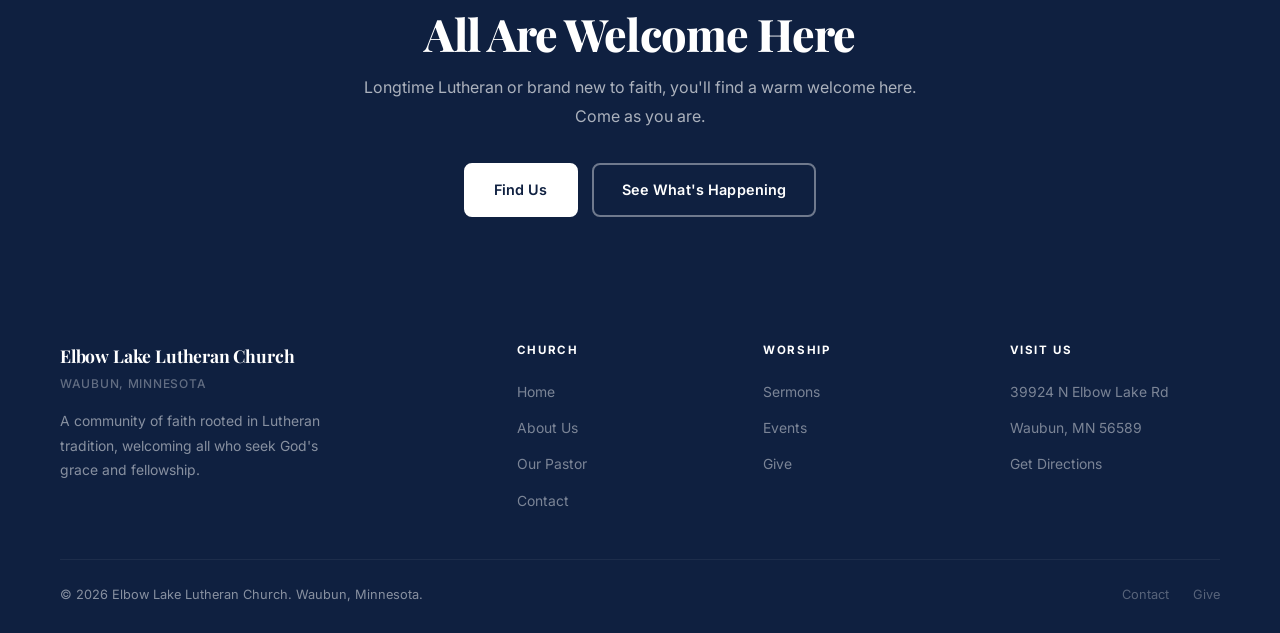
==== commit f38f76ef: "Restructure about page: beliefs first, remove verse and mission sections" ====
--- a/about.html
+++ b/about.html
@@ -53,30 +53,6 @@
     <p>A congregation rooted in faith, tradition, and love for our neighbors in Waubun, Minnesota.</p>
   </div>
 
-  <!-- ABOUT / HISTORY -->
-  <section>
-    <div class="container">
-      <div class="split-grid">
-        <div>
-          <div class="tag">Our History</div>
-          <h2 class="section-title">Faithful to Our Community for Generations</h2>
-          <p class="section-sub">Elbow Lake Lutheran Church has served the Waubun community for generations, a steady place of worship and fellowship for all who walk through its doors.</p>
-          <p class="section-sub" style="margin-top:12px;">We carry a rich Lutheran heritage, shaped by the faithful people who have worshipped here across the years.</p>
-          <p class="section-sub" style="margin-top:12px;">We gather each Sunday for the Word, the sacraments, and one another. All are welcome.</p>
-        </div>
-        <div class="split-img">
-          <img src="images/church.png" alt="Elbow Lake Lutheran Church — Waubun, Minnesota">
-        </div>
-      </div>
-    </div>
-  </section>
-
-  <!-- VERSE -->
-  <div class="verse-block">
-    <div class="verse-text">"Love one another. As I have loved you, so you must love one another."</div>
-    <div class="verse-ref">John 13:34</div>
-  </div>
-
   <!-- WHAT WE BELIEVE -->
   <section class="bg-gray">
     <div class="container">
@@ -114,30 +90,19 @@
     </div>
   </section>
 
-  <!-- MISSION -->
+  <!-- ABOUT / HISTORY -->
   <section>
     <div class="container">
-      <div style="text-align:center;max-width:640px;margin:0 auto 36px;">
-        <div class="tag">Our Mission</div>
-        <h2 class="section-title">Why We Gather</h2>
-        <p class="section-sub" style="margin:0 auto;">Know God. Grow in faith. Share that love.</p>
-      </div>
-      <div class="pillars-grid">
-        <div class="pillar">
-          <h4>Gather</h4>
-          <p>We come together each Sunday for worship, Word, and Sacrament.</p>
+      <div class="split-grid">
+        <div>
+          <div class="tag">Our History</div>
+          <h2 class="section-title">Faithful to Our Community for Generations</h2>
+          <p class="section-sub">Elbow Lake Lutheran Church has served the Waubun community for generations, a steady place of worship and fellowship for all who walk through its doors.</p>
+          <p class="section-sub" style="margin-top:12px;">We carry a rich Lutheran heritage, shaped by the faithful people who have worshipped here across the years.</p>
+          <p class="section-sub" style="margin-top:12px;">We gather each Sunday for the Word, the sacraments, and one another. All are welcome.</p>
         </div>
-        <div class="pillar">
-          <h4>Grow</h4>
-          <p>Through Scripture study, prayer, and fellowship in the faith.</p>
-        </div>
-        <div class="pillar">
-          <h4>Give</h4>
-          <p>Offering our time, talents, and resources for God's work.</p>
-        </div>
-        <div class="pillar">
-          <h4>Go</h4>
-          <p>Carrying the love of Christ into our community and beyond.</p>
+        <div class="split-img">
+          <img src="images/church.png" alt="Elbow Lake Lutheran Church — Waubun, Minnesota">
         </div>
       </div>
     </div>
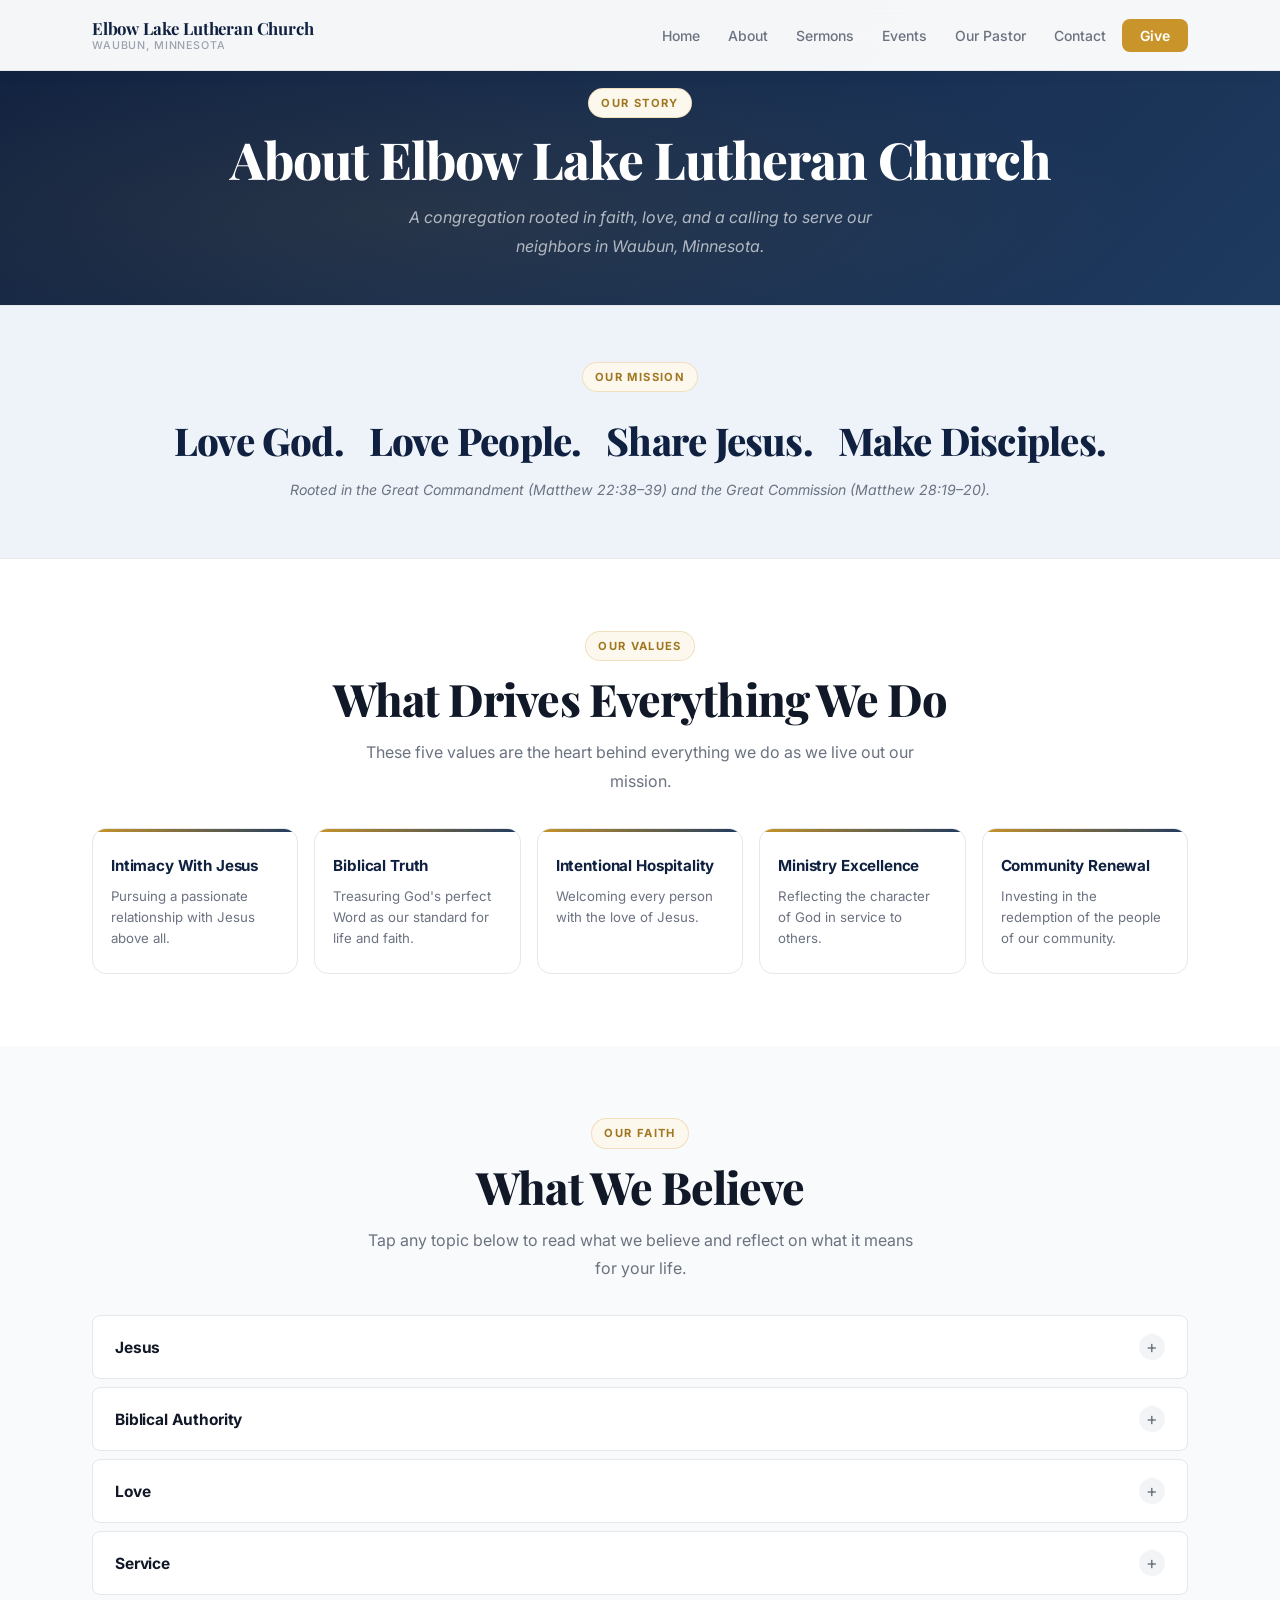
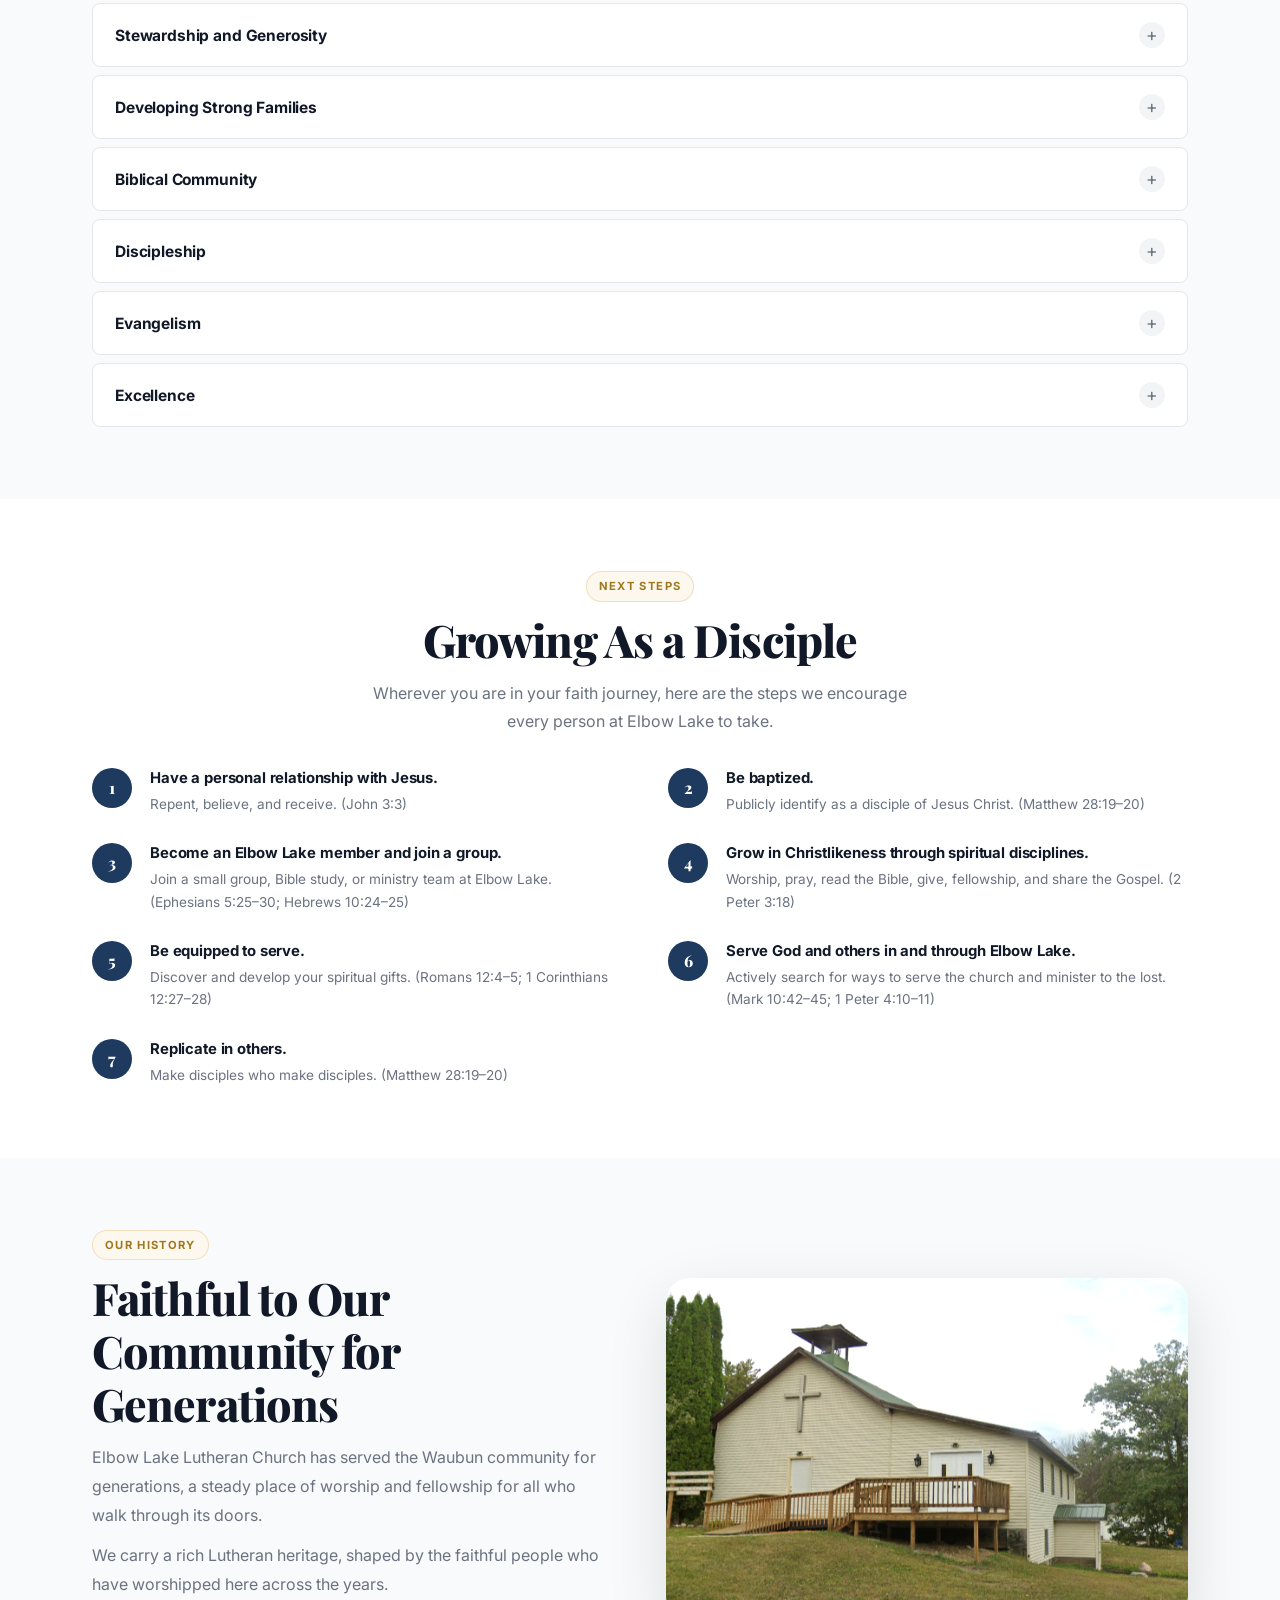
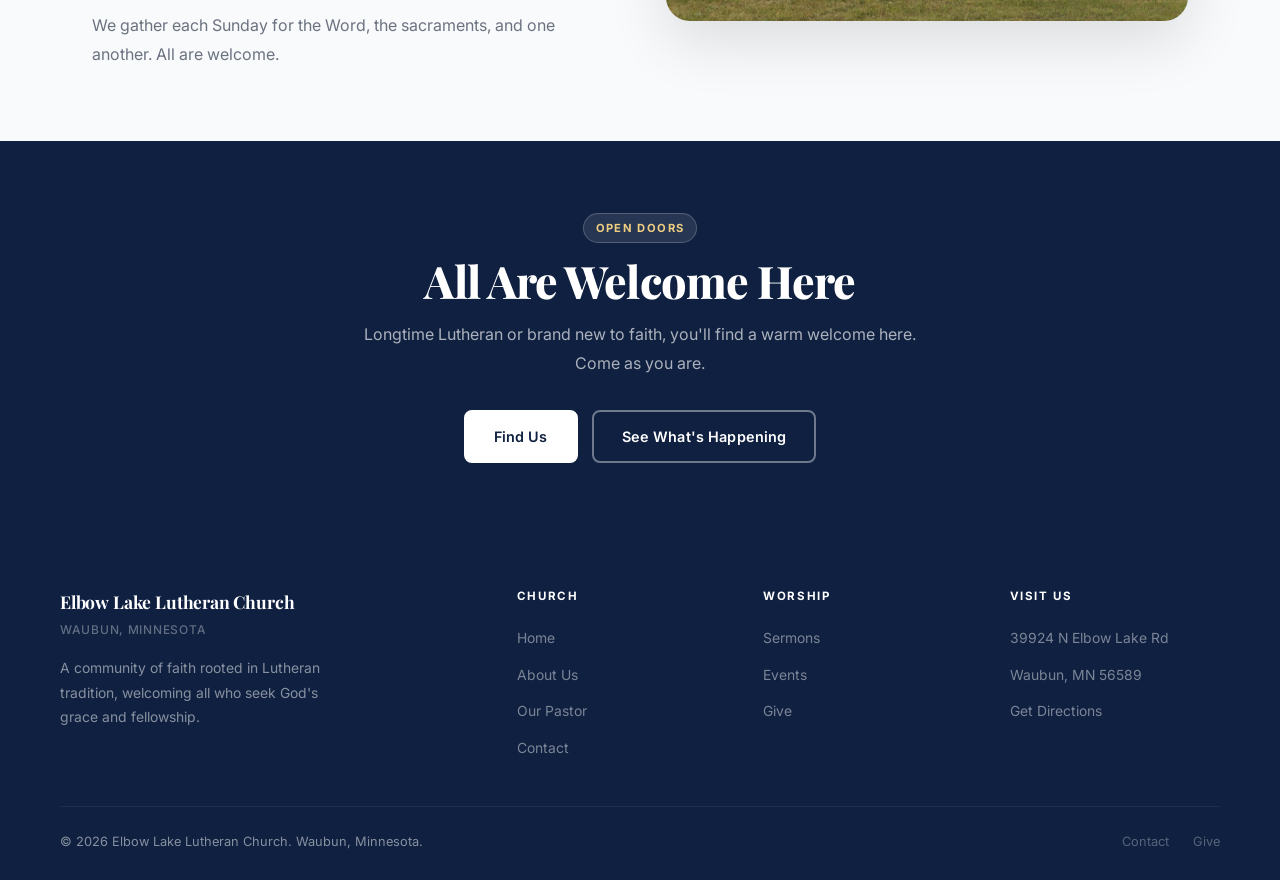
==== commit 21ab07dc: "Add mission, values, beliefs accordion, and discipleship steps from Pastor's content - Homepage: add" ====
--- a/about.html
+++ b/about.html
@@ -4,7 +4,7 @@
   <meta charset="UTF-8">
   <meta name="viewport" content="width=device-width, initial-scale=1.0">
   <title>About Us | Elbow Lake Lutheran Church — Waubun, MN</title>
-  <meta name="description" content="Learn about Elbow Lake Lutheran Church in Waubun, MN — our history, Lutheran beliefs, and mission serving the Mahnomen County community with faith and fellowship.">
+  <meta name="description" content="Learn about Elbow Lake Lutheran Church in Waubun, MN — our mission, values, beliefs, and what it means to grow as a disciple in our community.">
   <meta name="keywords" content="about Elbow Lake Lutheran Church, Lutheran church history Waubun MN, Lutheran beliefs Minnesota, Mahnomen County church, Christian community Waubun">
   <meta name="geo.region" content="US-MN">
   <meta name="geo.placename" content="Waubun, Minnesota">
@@ -50,48 +50,249 @@
   <div class="page-hero">
     <div class="tag">Our Story</div>
     <h1>About Elbow Lake Lutheran Church</h1>
-    <p>A congregation rooted in faith, tradition, and love for our neighbors in Waubun, Minnesota.</p>
+    <p>A congregation rooted in faith, love, and a calling to serve our neighbors in Waubun, Minnesota.</p>
   </div>
+
+  <!-- MISSION -->
+  <div class="mission-strip">
+    <div class="container">
+      <div class="tag">Our Mission</div>
+      <p class="mission-words">Love God. &nbsp; Love People. &nbsp; Share Jesus. &nbsp; Make Disciples.</p>
+      <p class="mission-sub">Rooted in the Great Commandment (Matthew 22:38&ndash;39) and the Great Commission (Matthew 28:19&ndash;20).</p>
+    </div>
+  </div>
+
+  <!-- OUR VALUES -->
+  <section>
+    <div class="container">
+      <div style="text-align:center;max-width:640px;margin:0 auto 8px;">
+        <div class="tag">Our Values</div>
+        <h2 class="section-title">What Drives Everything We Do</h2>
+        <p class="section-sub" style="margin:0 auto;">These five values are the heart behind everything we do as we live out our mission.</p>
+      </div>
+      <div class="values-grid">
+        <div class="value-card">
+          <h3>Intimacy With Jesus</h3>
+          <p>Pursuing a passionate relationship with Jesus above all.</p>
+        </div>
+        <div class="value-card">
+          <h3>Biblical Truth</h3>
+          <p>Treasuring God's perfect Word as our standard for life and faith.</p>
+        </div>
+        <div class="value-card">
+          <h3>Intentional Hospitality</h3>
+          <p>Welcoming every person with the love of Jesus.</p>
+        </div>
+        <div class="value-card">
+          <h3>Ministry Excellence</h3>
+          <p>Reflecting the character of God in service to others.</p>
+        </div>
+        <div class="value-card">
+          <h3>Community Renewal</h3>
+          <p>Investing in the redemption of the people of our community.</p>
+        </div>
+      </div>
+    </div>
+  </section>
 
   <!-- WHAT WE BELIEVE -->
   <section class="bg-gray">
     <div class="container">
-      <div style="text-align:center;max-width:640px;margin:0 auto 36px;">
+      <div style="text-align:center;max-width:640px;margin:0 auto 8px;">
         <div class="tag">Our Faith</div>
         <h2 class="section-title">What We Believe</h2>
-        <p class="section-sub" style="margin:0 auto;">The Gospel shows the way you can be saved through a personal relationship with God.</p>
-      </div>
-      <div class="beliefs-list">
-        <div class="belief-item">
-          <h3>Everyone is a sinner.</h3>
-          <p>"All have sinned, and come short of the glory of God." &mdash; Romans 3:23</p>
-        </div>
-        <div class="belief-item">
-          <h3>Death is the consequence for sin.</h3>
-          <p>"The wages of sin is death; but the gift of God is eternal life through Jesus Christ our Lord." &mdash; Romans 6:23</p>
-        </div>
-        <div class="belief-item">
-          <h3>God loves everyone.</h3>
-          <p>"For God so loved the world, that he gave his only begotten Son, that whosoever believeth in him should not perish, but have everlasting life." &mdash; John 3:16</p>
-        </div>
-        <div class="belief-item">
-          <h3>Jesus died because of our sins.</h3>
-          <p>"God commendeth his love toward us, in that, while we were yet sinners, Christ died for us." &mdash; Romans 5:8</p>
-        </div>
-        <div class="belief-item">
-          <h3>Jesus rose again from the dead.</h3>
-          <p>"Christ died for our sins according to the scriptures; and that he was buried, and that he rose again the third day according to the scriptures." &mdash; 1 Corinthians 15:3&ndash;4</p>
-        </div>
-        <div class="belief-item">
-          <h3>Repent and call on Jesus to save you.</h3>
-          <p>"For whosoever shall call upon the name of the Lord shall be saved." &mdash; Romans 10:13</p>
+        <p class="section-sub" style="margin:0 auto;">Tap any topic below to read what we believe and reflect on what it means for your life.</p>
+      </div>
+      <div class="belief-accordion">
+
+        <div class="belief-accordion-item">
+          <button class="belief-accordion-btn">
+            <span class="belief-accordion-name">Jesus</span>
+            <span class="belief-accordion-icon">+</span>
+          </button>
+          <div class="belief-accordion-body">
+            <p>God desires an intimate relationship with each of us through His Son, Jesus Christ. We believe a relationship with Jesus Christ, where He is Savior and Lord, is the only way to intimacy with God.</p>
+            <p class="belief-scripture">Romans 10:9 &nbsp;&bull;&nbsp; John 14:6</p>
+            <div class="belief-reflection">What do you believe about Jesus? Do you have a relationship with Jesus?</div>
+          </div>
+        </div>
+
+        <div class="belief-accordion-item">
+          <button class="belief-accordion-btn">
+            <span class="belief-accordion-name">Biblical Authority</span>
+            <span class="belief-accordion-icon">+</span>
+          </button>
+          <div class="belief-accordion-body">
+            <p>God speaks to us through the Bible. We recognize it as the final authority for our lives.</p>
+            <p class="belief-scripture">2 Timothy 3:16&ndash;17 &nbsp;&bull;&nbsp; James 1:23&ndash;25</p>
+            <div class="belief-reflection">How are you spending time daily in the Bible to hear from God? Is your life aligned with its teaching?</div>
+          </div>
+        </div>
+
+        <div class="belief-accordion-item">
+          <button class="belief-accordion-btn">
+            <span class="belief-accordion-name">Love</span>
+            <span class="belief-accordion-icon">+</span>
+          </button>
+          <div class="belief-accordion-body">
+            <p>The identifying mark of Biblical Christianity is love. Above all we want to be known as demonstrating and living the love of Jesus Christ. We seek to accept people where they are in their journey and help them take their next step toward Jesus.</p>
+            <p class="belief-scripture">Matthew 22:37&ndash;38 &nbsp;&bull;&nbsp; 1 Corinthians 13 &nbsp;&bull;&nbsp; Luke 10:25&ndash;37 &nbsp;&bull;&nbsp; John 13:34&ndash;35</p>
+            <div class="belief-reflection">Are you known first of all for how you love?</div>
+          </div>
+        </div>
+
+        <div class="belief-accordion-item">
+          <button class="belief-accordion-btn">
+            <span class="belief-accordion-name">Service</span>
+            <span class="belief-accordion-icon">+</span>
+          </button>
+          <div class="belief-accordion-body">
+            <p>We are spiritual contributors, not spiritual consumers. The church does not exist for us. We are the church and we exist to serve God's Kingdom through His Church and in the world He gave His Son to redeem. This includes the concepts of unity, teamwork, spiritual gifts, and calling.</p>
+            <p class="belief-scripture">1 Corinthians 12 &amp; 14 &nbsp;&bull;&nbsp; Romans 12 &nbsp;&bull;&nbsp; Ephesians 4 &nbsp;&bull;&nbsp; Psalm 133:1</p>
+            <div class="belief-reflection">Where are you serving?</div>
+          </div>
+        </div>
+
+        <div class="belief-accordion-item">
+          <button class="belief-accordion-btn">
+            <span class="belief-accordion-name">Stewardship and Generosity</span>
+            <span class="belief-accordion-icon">+</span>
+          </button>
+          <div class="belief-accordion-body">
+            <p>We believe that all we have has been entrusted to us by God. The way we manage these blessings may be the greatest indicator of where we are in our relationship with God. We believe Christians should be radically generous.</p>
+            <p class="belief-scripture">Matthew 25:14&ndash;30 &nbsp;&bull;&nbsp; Luke 16 &nbsp;&bull;&nbsp; 2 Corinthians 8&ndash;9 &nbsp;&bull;&nbsp; Malachi 3</p>
+            <div class="belief-reflection">How are you radically generous with your time, abilities, and finances? What is your percentage giving to impact His Kingdom through His church?</div>
+          </div>
+        </div>
+
+        <div class="belief-accordion-item">
+          <button class="belief-accordion-btn">
+            <span class="belief-accordion-name">Developing Strong Families</span>
+            <span class="belief-accordion-icon">+</span>
+          </button>
+          <div class="belief-accordion-body">
+            <p>God says the family is the main source of the teaching and learning of the Christian faith. As a church, to strengthen this, we must teach and equip parents as well as help parents teach and train their children.</p>
+            <p class="belief-scripture">Deuteronomy 6:7 &nbsp;&bull;&nbsp; Ephesians 6:1&ndash;4 &nbsp;&bull;&nbsp; Psalm 78:5&ndash;8 &nbsp;&bull;&nbsp; Proverbs 22:6</p>
+            <div class="belief-reflection">How are you helping your family grow in relationship with Jesus?</div>
+          </div>
+        </div>
+
+        <div class="belief-accordion-item">
+          <button class="belief-accordion-btn">
+            <span class="belief-accordion-name">Biblical Community</span>
+            <span class="belief-accordion-icon">+</span>
+          </button>
+          <div class="belief-accordion-body">
+            <p>Relationally connected believers will grow as they share life together. Accountability, spiritual growth, and caring for each other will happen best in the context of authentic Biblical Community.</p>
+            <p class="belief-scripture">Acts 2:42 &nbsp;&bull;&nbsp; Romans 12:9&ndash;10</p>
+            <div class="belief-reflection">Are you in a Bible Study Group? Are you pursuing authentic community in your church family?</div>
+          </div>
+        </div>
+
+        <div class="belief-accordion-item">
+          <button class="belief-accordion-btn">
+            <span class="belief-accordion-name">Discipleship</span>
+            <span class="belief-accordion-icon">+</span>
+          </button>
+          <div class="belief-accordion-body">
+            <p>Jesus called us to go and make disciples. We train, equip, and send our people so that God is glorified and the Kingdom is growing.</p>
+            <p class="belief-scripture">Matthew 28:16&ndash;20 &nbsp;&bull;&nbsp; Ephesians 4:11&ndash;17</p>
+            <div class="belief-reflection">Are you a growing disciple? How are you helping someone else grow?</div>
+          </div>
+        </div>
+
+        <div class="belief-accordion-item">
+          <button class="belief-accordion-btn">
+            <span class="belief-accordion-name">Evangelism</span>
+            <span class="belief-accordion-icon">+</span>
+          </button>
+          <div class="belief-accordion-body">
+            <p>We believe lost people matter to God and therefore they matter to us. God's message of forgiveness through Christ is most effectively conveyed through personal relationships.</p>
+            <p class="belief-scripture">1 Timothy 2:3&ndash;6 &nbsp;&bull;&nbsp; 1 Peter 3:15 &nbsp;&bull;&nbsp; Acts 1:8</p>
+            <div class="belief-reflection">With whom are you sharing Christ through your relationships?</div>
+          </div>
+        </div>
+
+        <div class="belief-accordion-item">
+          <button class="belief-accordion-btn">
+            <span class="belief-accordion-name">Excellence</span>
+            <span class="belief-accordion-icon">+</span>
+          </button>
+          <div class="belief-accordion-body">
+            <p>We represent God's best when we bring excellence to all we do. We believe this honors God and inspires people.</p>
+            <p class="belief-scripture">Colossians 3:17, 23 &nbsp;&bull;&nbsp; Proverbs 27:17</p>
+            <div class="belief-reflection">Are you doing what you do in His church and all your life with excellence that honors God?</div>
+          </div>
+        </div>
+
+      </div>
+    </div>
+  </section>
+
+  <!-- GROWING AS A DISCIPLE -->
+  <section>
+    <div class="container">
+      <div style="text-align:center;max-width:640px;margin:0 auto 8px;">
+        <div class="tag">Next Steps</div>
+        <h2 class="section-title">Growing As a Disciple</h2>
+        <p class="section-sub" style="margin:0 auto;">Wherever you are in your faith journey, here are the steps we encourage every person at Elbow Lake to take.</p>
+      </div>
+      <div class="discipleship-steps">
+        <div class="discipleship-step">
+          <div class="step-badge">1</div>
+          <div class="step-content">
+            <h3>Have a personal relationship with Jesus.</h3>
+            <p>Repent, believe, and receive. (John 3:3)</p>
+          </div>
+        </div>
+        <div class="discipleship-step">
+          <div class="step-badge">2</div>
+          <div class="step-content">
+            <h3>Be baptized.</h3>
+            <p>Publicly identify as a disciple of Jesus Christ. (Matthew 28:19&ndash;20)</p>
+          </div>
+        </div>
+        <div class="discipleship-step">
+          <div class="step-badge">3</div>
+          <div class="step-content">
+            <h3>Become an Elbow Lake member and join a group.</h3>
+            <p>Join a small group, Bible study, or ministry team at Elbow Lake. (Ephesians 5:25&ndash;30; Hebrews 10:24&ndash;25)</p>
+          </div>
+        </div>
+        <div class="discipleship-step">
+          <div class="step-badge">4</div>
+          <div class="step-content">
+            <h3>Grow in Christlikeness through spiritual disciplines.</h3>
+            <p>Worship, pray, read the Bible, give, fellowship, and share the Gospel. (2 Peter 3:18)</p>
+          </div>
+        </div>
+        <div class="discipleship-step">
+          <div class="step-badge">5</div>
+          <div class="step-content">
+            <h3>Be equipped to serve.</h3>
+            <p>Discover and develop your spiritual gifts. (Romans 12:4&ndash;5; 1 Corinthians 12:27&ndash;28)</p>
+          </div>
+        </div>
+        <div class="discipleship-step">
+          <div class="step-badge">6</div>
+          <div class="step-content">
+            <h3>Serve God and others in and through Elbow Lake.</h3>
+            <p>Actively search for ways to serve the church and minister to the lost. (Mark 10:42&ndash;45; 1 Peter 4:10&ndash;11)</p>
+          </div>
+        </div>
+        <div class="discipleship-step">
+          <div class="step-badge">7</div>
+          <div class="step-content">
+            <h3>Replicate in others.</h3>
+            <p>Make disciples who make disciples. (Matthew 28:19&ndash;20)</p>
+          </div>
         </div>
       </div>
     </div>
   </section>
 
   <!-- ABOUT / HISTORY -->
-  <section>
+  <section class="bg-gray">
     <div class="container">
       <div class="split-grid">
         <div>
@@ -180,6 +381,18 @@
         });
       });
     })();
+
+    // Belief accordion
+    document.querySelectorAll('.belief-accordion-btn').forEach(function(btn) {
+      btn.addEventListener('click', function() {
+        var item = this.closest('.belief-accordion-item');
+        var isOpen = item.classList.contains('is-open');
+        document.querySelectorAll('.belief-accordion-item').forEach(function(el) {
+          el.classList.remove('is-open');
+        });
+        if (!isOpen) item.classList.add('is-open');
+      });
+    });
   </script>
 
 </body>
--- a/style.css
+++ b/style.css
@@ -1346,6 +1346,8 @@
   .steps-list { grid-template-columns: 1fr; gap: 28px; }
   .sermon-row { grid-template-columns: 1fr; gap: 28px; }
   .beliefs-list { grid-template-columns: 1fr; }
+  .values-grid { grid-template-columns: repeat(3, 1fr); }
+  .discipleship-steps { grid-template-columns: 1fr; gap: 24px; }
 }
 
 @media (max-width: 768px) {
@@ -1370,6 +1372,8 @@
   .service-box { padding: 20px 16px; }
   .page-hero { padding: 110px 20px 48px; }
   .hero-secondary-links { flex-direction: column; gap: 8px; }
+  .values-grid { grid-template-columns: 1fr 1fr; }
+  .mission-strip { padding: 40px 0; }
 }
 
 @media (max-width: 480px) {
@@ -1381,6 +1385,231 @@
   .give-card { padding: 28px 16px; }
   .contact-form { padding: 24px 16px; }
   .beliefs-list { gap: 12px 0; }
+  .values-grid { grid-template-columns: 1fr; }
+}
+
+/* ============================================================
+   MISSION STRIP
+   ============================================================ */
+.mission-strip {
+  background: var(--primary-light);
+  padding: 56px 0;
+  text-align: center;
+  border-top: 1px solid var(--gray-200);
+  border-bottom: 1px solid var(--gray-200);
+}
+
+.mission-words {
+  font-family: var(--font-display);
+  font-size: clamp(1.5rem, 3.5vw, 2.4rem);
+  font-weight: 800;
+  color: var(--primary-dark);
+  line-height: 1.3;
+  letter-spacing: -0.02em;
+  margin: 12px 0 12px;
+}
+
+.mission-sub {
+  font-size: 0.88rem;
+  color: var(--gray-500);
+  font-style: italic;
+}
+
+/* ============================================================
+   VALUES GRID
+   ============================================================ */
+.values-grid {
+  display: grid;
+  grid-template-columns: repeat(5, 1fr);
+  gap: 16px;
+  margin-top: 32px;
+}
+
+.value-card {
+  background: var(--white);
+  border: 1px solid var(--gray-200);
+  border-radius: var(--radius);
+  padding: 24px 18px;
+  transition: var(--transition);
+  position: relative;
+  overflow: hidden;
+}
+
+.value-card::before {
+  content: '';
+  position: absolute;
+  top: 0; left: 0; right: 0;
+  height: 3px;
+  background: linear-gradient(90deg, var(--gold), var(--primary));
+}
+
+.value-card:hover {
+  box-shadow: var(--shadow-lg);
+  transform: translateY(-4px);
+  border-color: transparent;
+}
+
+.value-card h3 {
+  font-size: 0.95rem;
+  font-weight: 700;
+  color: var(--primary-dark);
+  margin-bottom: 8px;
+  letter-spacing: -0.01em;
+}
+
+.value-card p {
+  font-size: 0.83rem;
+  color: var(--gray-500);
+  line-height: 1.6;
+}
+
+/* ============================================================
+   BELIEF ACCORDION
+   ============================================================ */
+.belief-accordion {
+  display: flex;
+  flex-direction: column;
+  gap: 8px;
+  margin-top: 32px;
+}
+
+.belief-accordion-item {
+  background: var(--white);
+  border: 1px solid var(--gray-200);
+  border-radius: var(--radius-sm);
+  overflow: hidden;
+  transition: box-shadow 0.2s, border-color 0.2s;
+}
+
+.belief-accordion-item.is-open {
+  box-shadow: var(--shadow-md);
+  border-color: rgba(30,58,95,0.15);
+}
+
+.belief-accordion-btn {
+  width: 100%;
+  display: flex;
+  align-items: center;
+  justify-content: space-between;
+  padding: 18px 22px;
+  background: none;
+  border: none;
+  cursor: pointer;
+  font-family: var(--font-body);
+  text-align: left;
+  gap: 12px;
+  transition: background 0.2s;
+}
+
+.belief-accordion-btn:hover { background: var(--gray-50); }
+.belief-accordion-item.is-open .belief-accordion-btn { background: var(--primary-light); }
+
+.belief-accordion-name {
+  font-size: 0.97rem;
+  font-weight: 700;
+  color: var(--gray-900);
+  letter-spacing: -0.01em;
+}
+
+.belief-accordion-item.is-open .belief-accordion-name { color: var(--primary-dark); }
+
+.belief-accordion-icon {
+  flex-shrink: 0;
+  width: 26px; height: 26px;
+  background: var(--gray-100);
+  border-radius: 50%;
+  display: flex;
+  align-items: center;
+  justify-content: center;
+  font-size: 1.1rem;
+  font-weight: 400;
+  color: var(--gray-500);
+  line-height: 1;
+  transition: all 0.25s;
+}
+
+.belief-accordion-item.is-open .belief-accordion-icon {
+  background: var(--primary);
+  color: var(--white);
+  transform: rotate(45deg);
+}
+
+.belief-accordion-body {
+  display: none;
+  padding: 4px 22px 22px;
+}
+
+.belief-accordion-item.is-open .belief-accordion-body { display: block; }
+
+.belief-accordion-body p {
+  font-size: 0.93rem;
+  color: var(--gray-700);
+  line-height: 1.8;
+  margin-bottom: 10px;
+}
+
+.belief-scripture {
+  font-size: 0.82rem;
+  color: var(--gray-400);
+  font-style: italic;
+  margin-bottom: 16px !important;
+}
+
+.belief-reflection {
+  background: var(--gold-light);
+  border-left: 3px solid var(--gold);
+  padding: 12px 16px;
+  border-radius: 0 var(--radius-sm) var(--radius-sm) 0;
+  font-size: 0.88rem;
+  font-style: italic;
+  color: var(--gray-700);
+  font-weight: 500;
+  line-height: 1.65;
+}
+
+/* ============================================================
+   DISCIPLESHIP STEPS
+   ============================================================ */
+.discipleship-steps {
+  display: grid;
+  grid-template-columns: 1fr 1fr;
+  gap: 28px 56px;
+  margin-top: 32px;
+}
+
+.discipleship-step {
+  display: flex;
+  gap: 18px;
+  align-items: flex-start;
+}
+
+.step-badge {
+  flex-shrink: 0;
+  width: 40px; height: 40px;
+  background: var(--primary);
+  border-radius: 50%;
+  display: flex;
+  align-items: center;
+  justify-content: center;
+  font-family: var(--font-display);
+  font-size: 1rem;
+  font-weight: 800;
+  color: var(--white);
+}
+
+.step-content h3 {
+  font-size: 0.93rem;
+  font-weight: 700;
+  color: var(--gray-900);
+  margin-bottom: 4px;
+  letter-spacing: -0.01em;
+  line-height: 1.4;
+}
+
+.step-content p {
+  font-size: 0.85rem;
+  color: var(--gray-500);
+  line-height: 1.65;
 }
 
 /* ============================================================
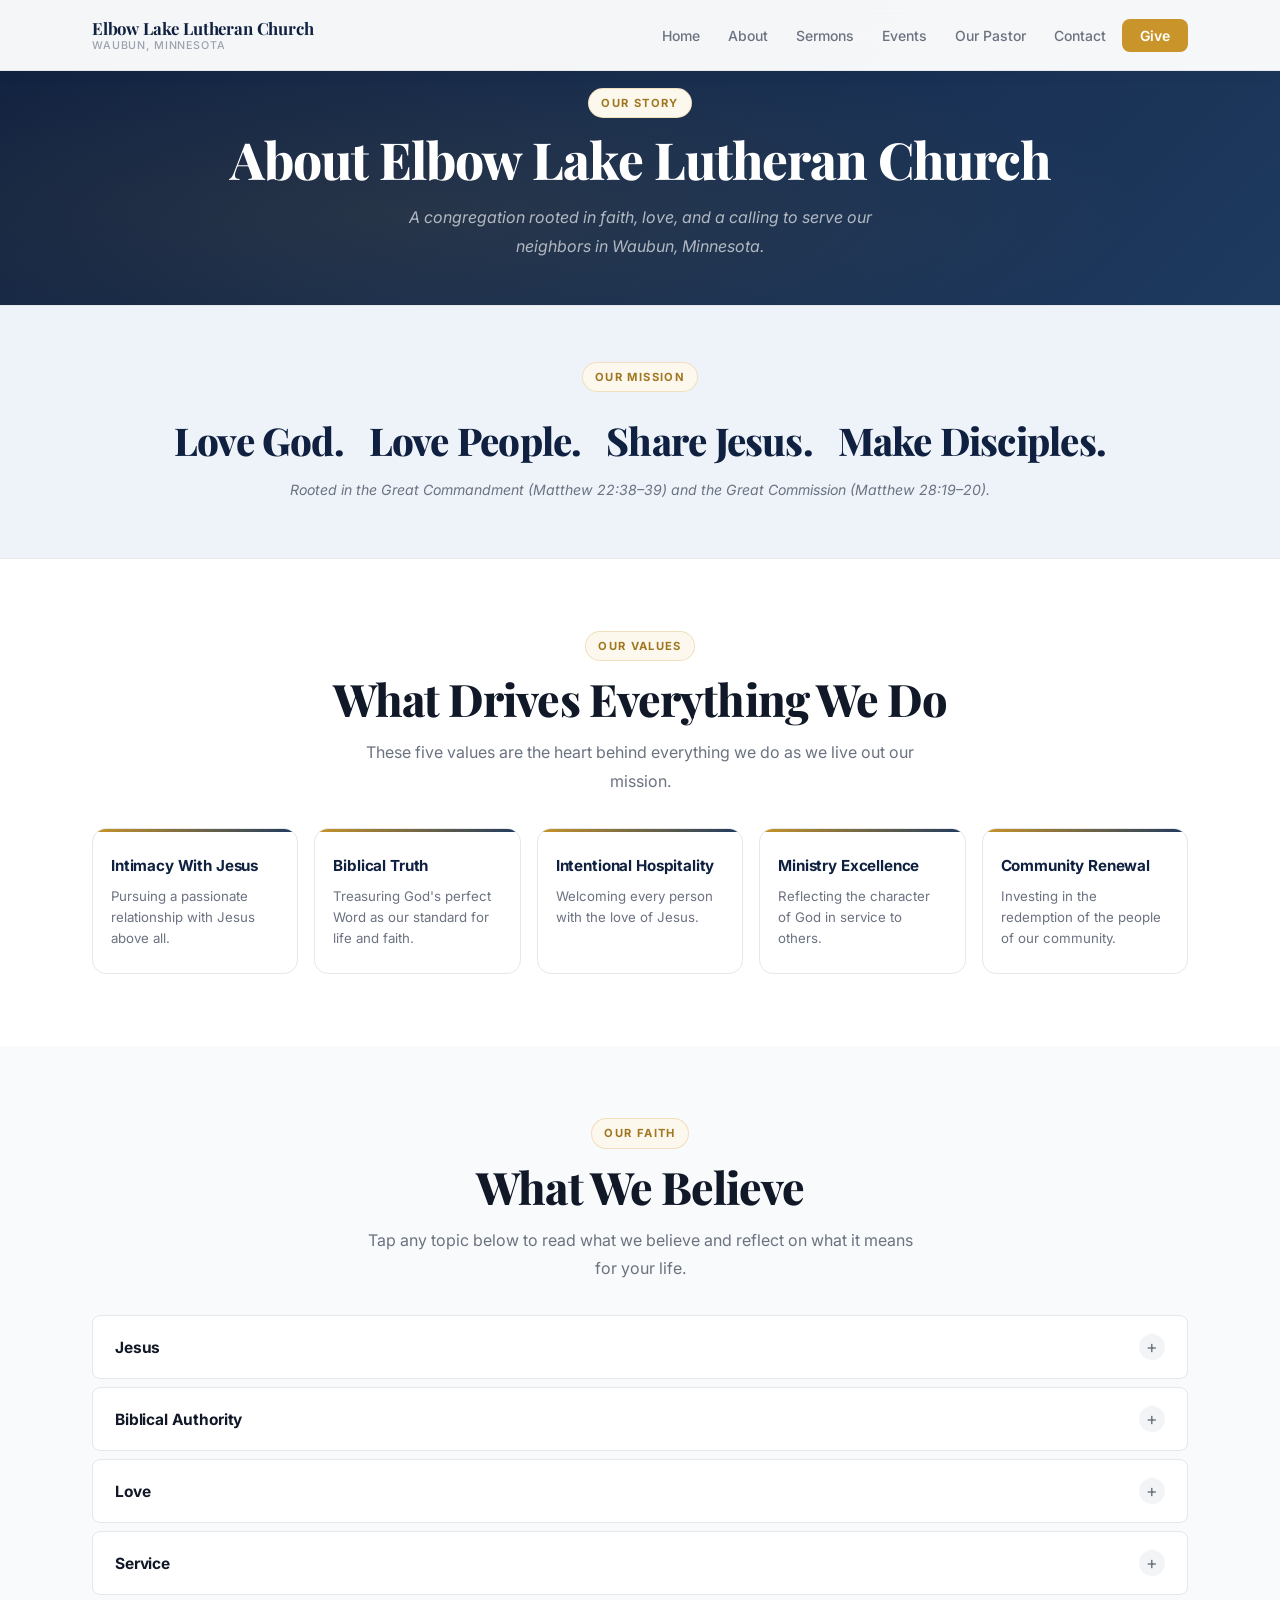
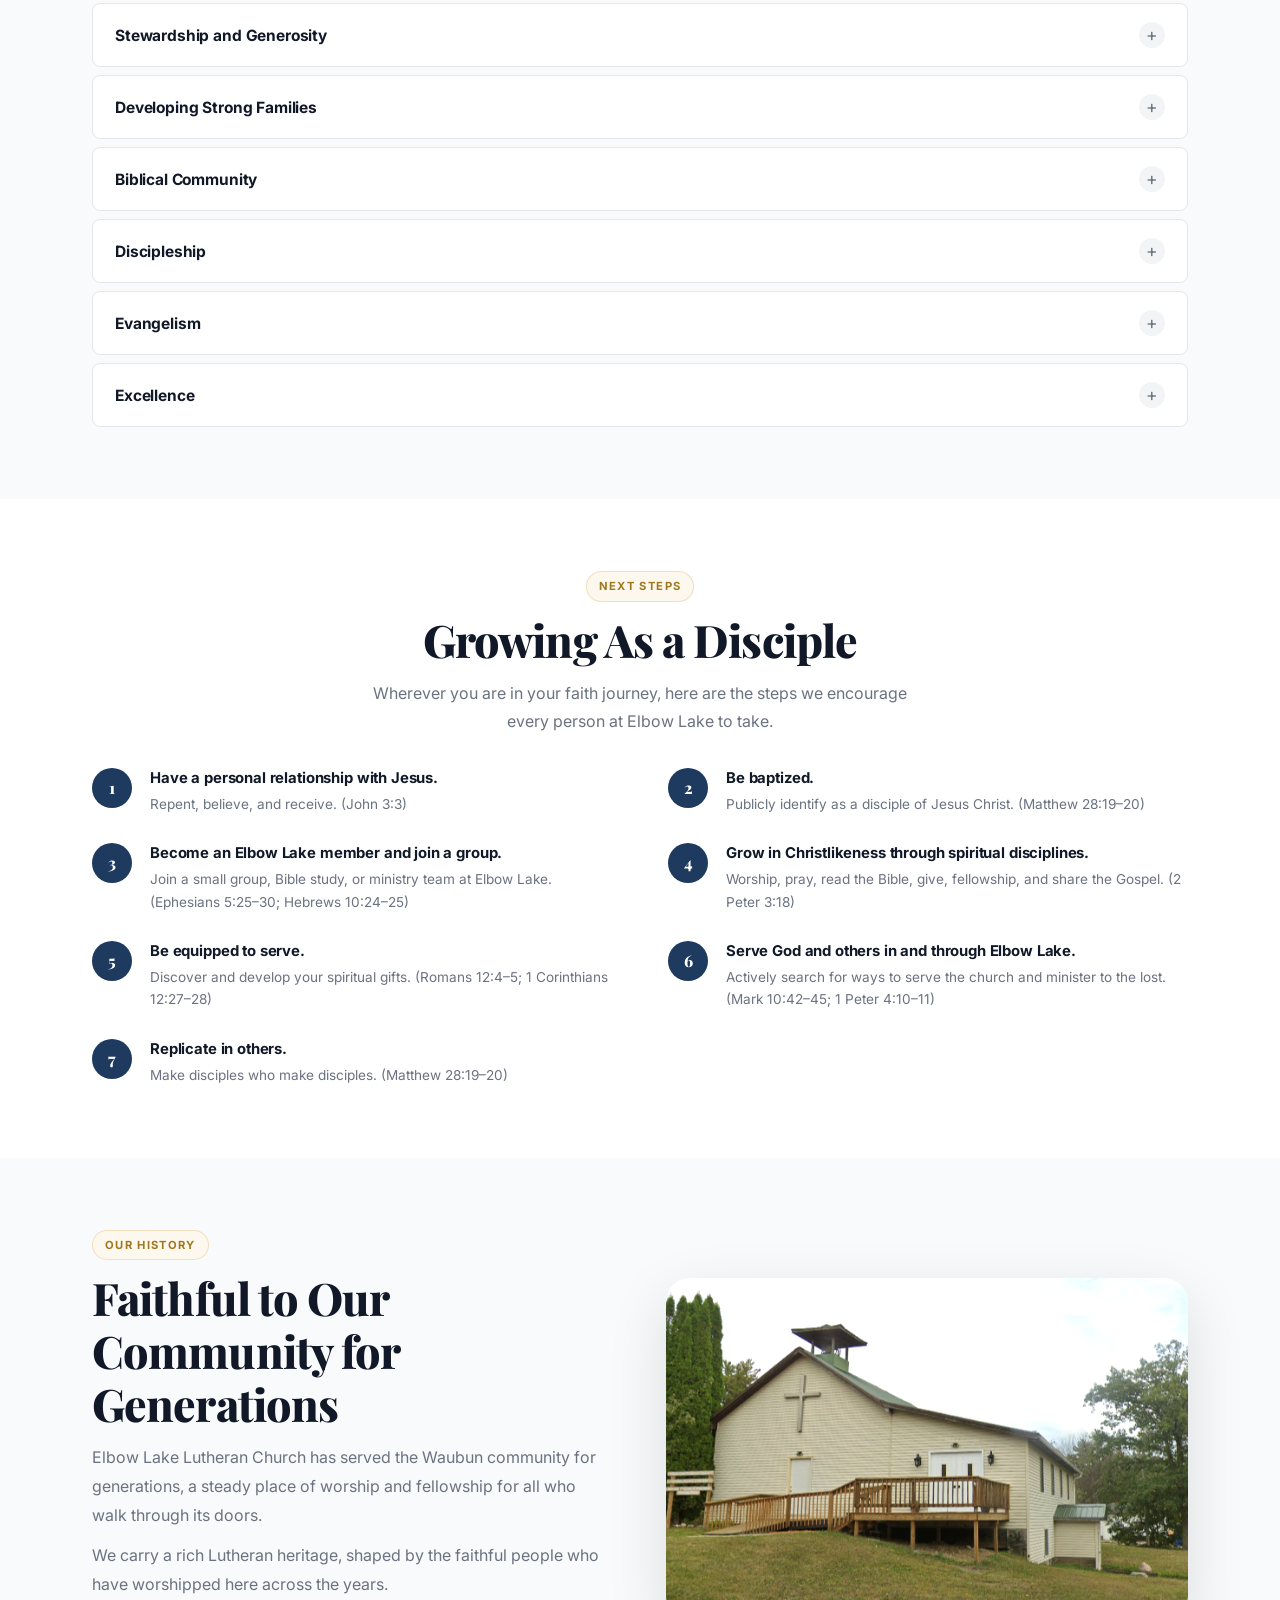
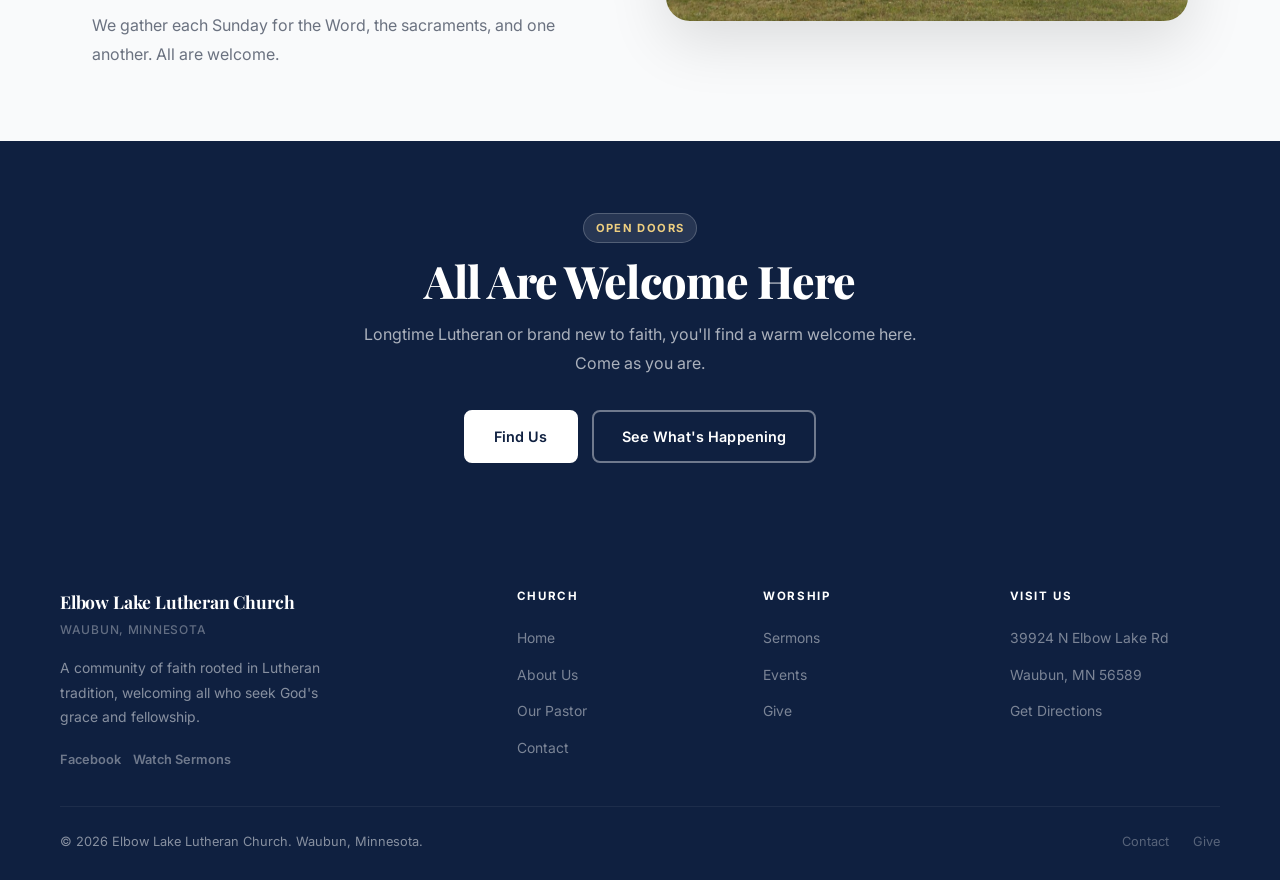
==== commit e88275b6: "Add mission/values/beliefs/discipleship content, site-wide warmth improvements, and footer consisten" ====
--- a/about.html
+++ b/about.html
@@ -329,6 +329,10 @@
         <div class="footer-brand-name">Elbow Lake Lutheran Church</div>
         <div class="footer-brand-loc">Waubun, Minnesota</div>
         <p>A community of faith rooted in Lutheran tradition, welcoming all who seek God's grace and fellowship.</p>
+        <div class="footer-social">
+          <a href="https://www.facebook.com/okieupnorth" target="_blank" rel="noopener">Facebook</a>
+          <a href="sermons.html">Watch Sermons</a>
+        </div>
       </div>
       <div class="footer-col">
         <h4>Church</h4>
--- a/style.css
+++ b/style.css
@@ -332,7 +332,6 @@
   margin-bottom: 28px;
   line-height: 1.6;
   font-style: italic;
-  white-space: nowrap;
 }
 
 .hero-actions {
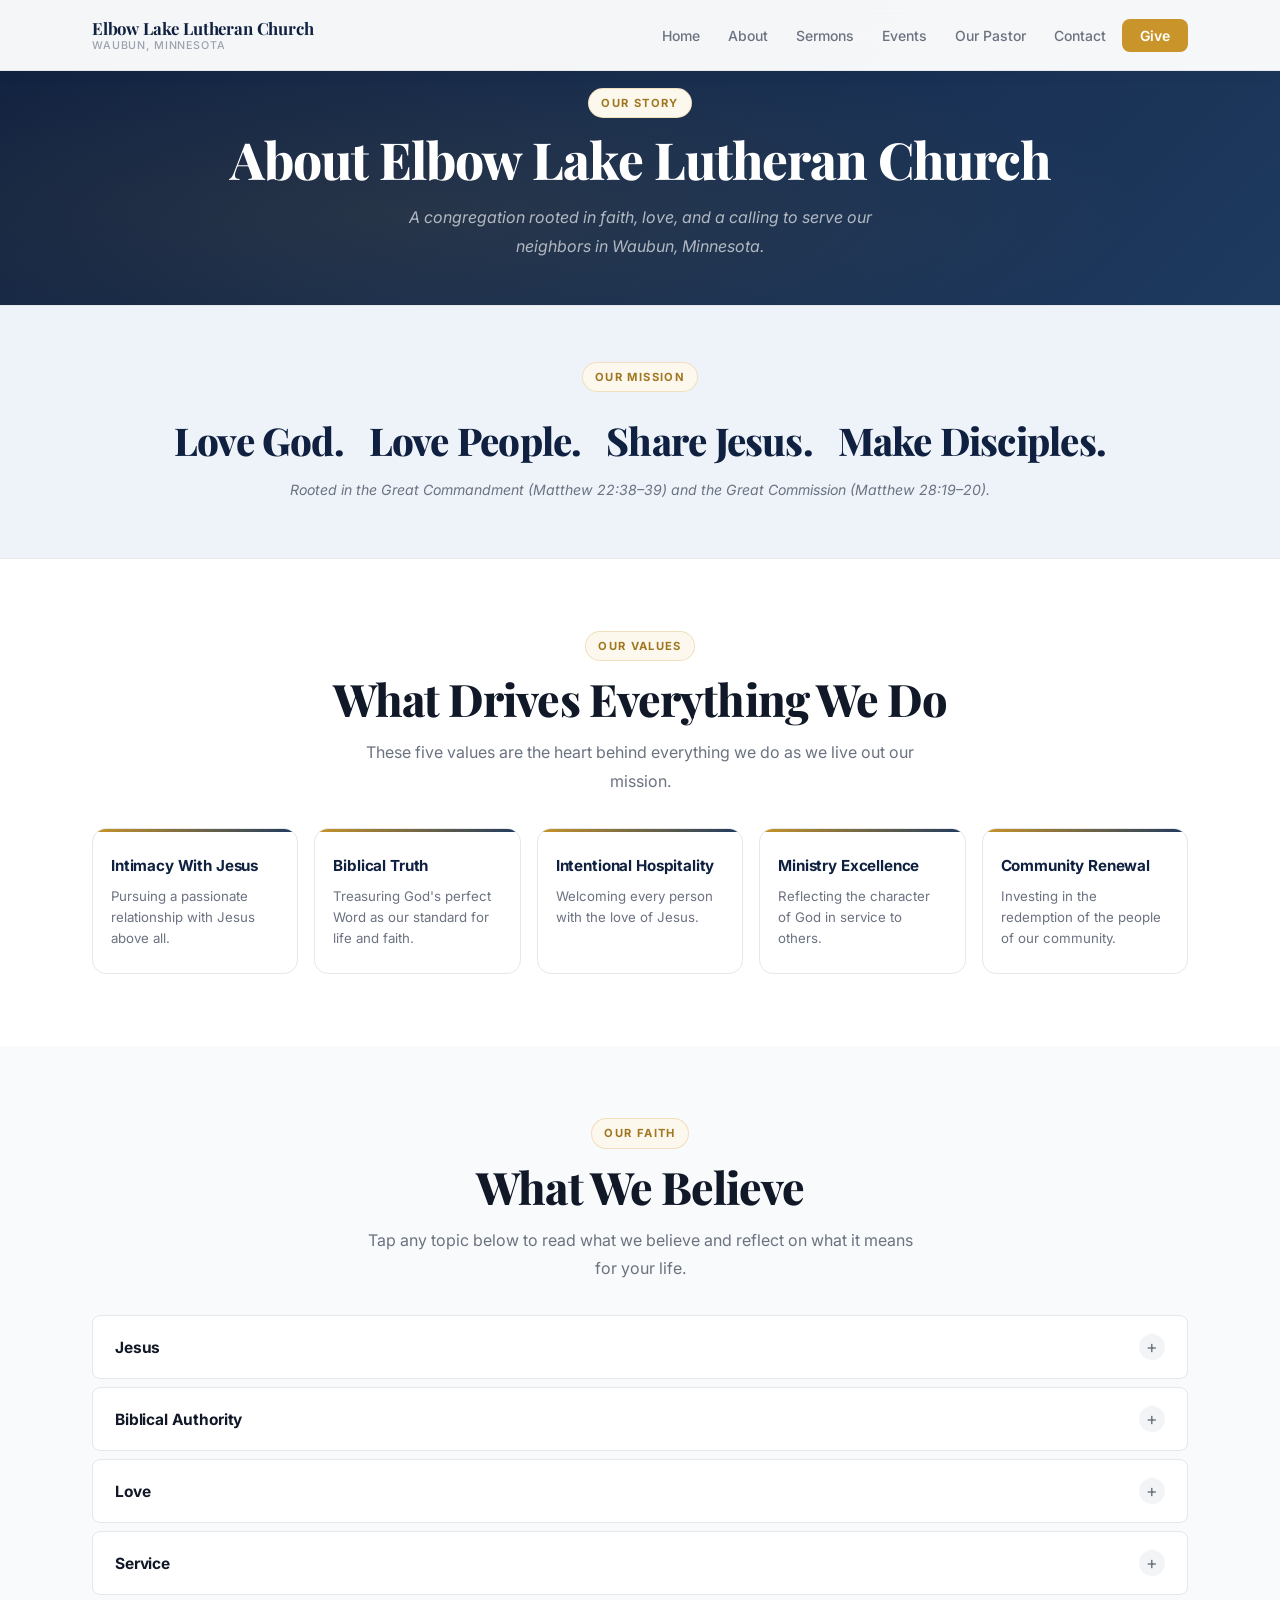
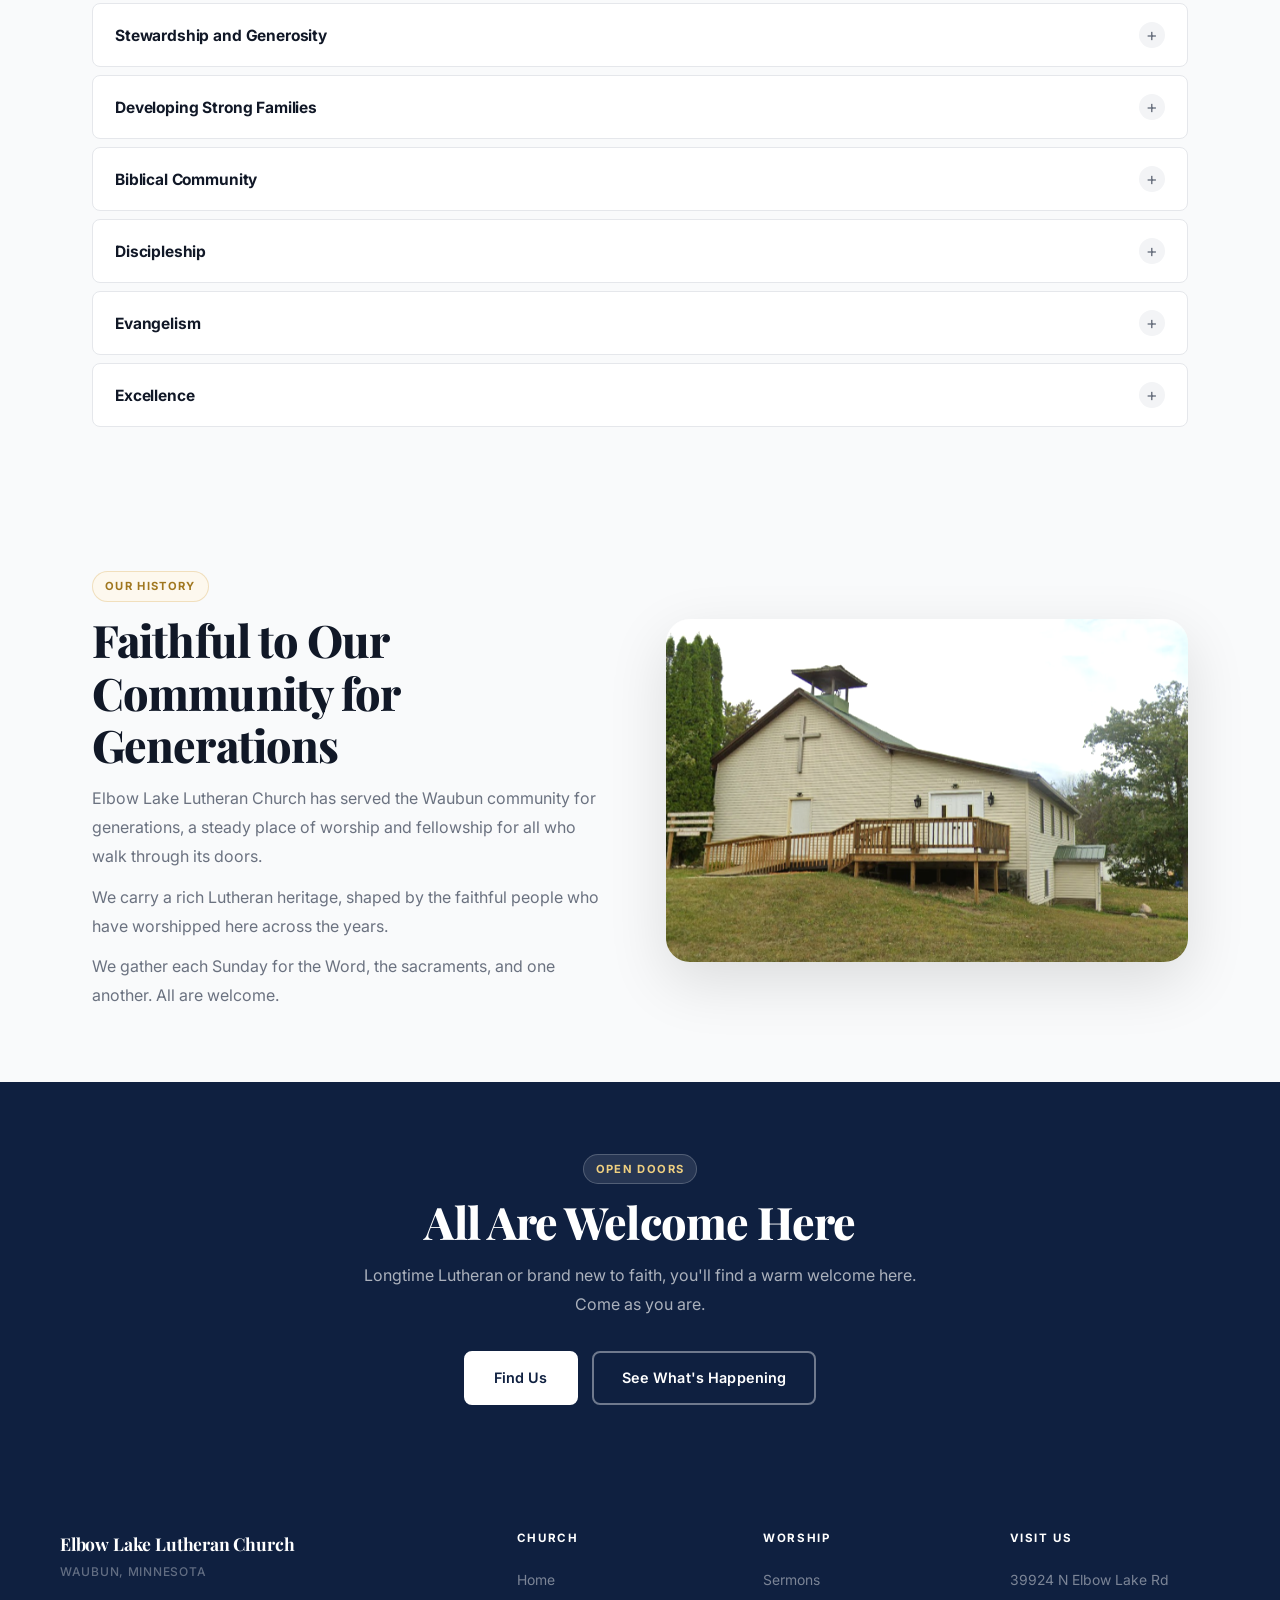
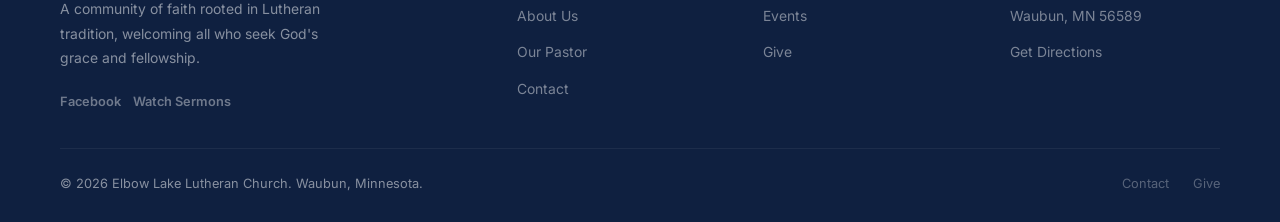
==== commit 50795fdd: "Remove discipleship steps section from About page Cut the 7-step discipleship path — too granular fo" ====
--- a/about.html
+++ b/about.html
@@ -229,68 +229,6 @@
     </div>
   </section>
 
-  <!-- GROWING AS A DISCIPLE -->
-  <section>
-    <div class="container">
-      <div style="text-align:center;max-width:640px;margin:0 auto 8px;">
-        <div class="tag">Next Steps</div>
-        <h2 class="section-title">Growing As a Disciple</h2>
-        <p class="section-sub" style="margin:0 auto;">Wherever you are in your faith journey, here are the steps we encourage every person at Elbow Lake to take.</p>
-      </div>
-      <div class="discipleship-steps">
-        <div class="discipleship-step">
-          <div class="step-badge">1</div>
-          <div class="step-content">
-            <h3>Have a personal relationship with Jesus.</h3>
-            <p>Repent, believe, and receive. (John 3:3)</p>
-          </div>
-        </div>
-        <div class="discipleship-step">
-          <div class="step-badge">2</div>
-          <div class="step-content">
-            <h3>Be baptized.</h3>
-            <p>Publicly identify as a disciple of Jesus Christ. (Matthew 28:19&ndash;20)</p>
-          </div>
-        </div>
-        <div class="discipleship-step">
-          <div class="step-badge">3</div>
-          <div class="step-content">
-            <h3>Become an Elbow Lake member and join a group.</h3>
-            <p>Join a small group, Bible study, or ministry team at Elbow Lake. (Ephesians 5:25&ndash;30; Hebrews 10:24&ndash;25)</p>
-          </div>
-        </div>
-        <div class="discipleship-step">
-          <div class="step-badge">4</div>
-          <div class="step-content">
-            <h3>Grow in Christlikeness through spiritual disciplines.</h3>
-            <p>Worship, pray, read the Bible, give, fellowship, and share the Gospel. (2 Peter 3:18)</p>
-          </div>
-        </div>
-        <div class="discipleship-step">
-          <div class="step-badge">5</div>
-          <div class="step-content">
-            <h3>Be equipped to serve.</h3>
-            <p>Discover and develop your spiritual gifts. (Romans 12:4&ndash;5; 1 Corinthians 12:27&ndash;28)</p>
-          </div>
-        </div>
-        <div class="discipleship-step">
-          <div class="step-badge">6</div>
-          <div class="step-content">
-            <h3>Serve God and others in and through Elbow Lake.</h3>
-            <p>Actively search for ways to serve the church and minister to the lost. (Mark 10:42&ndash;45; 1 Peter 4:10&ndash;11)</p>
-          </div>
-        </div>
-        <div class="discipleship-step">
-          <div class="step-badge">7</div>
-          <div class="step-content">
-            <h3>Replicate in others.</h3>
-            <p>Make disciples who make disciples. (Matthew 28:19&ndash;20)</p>
-          </div>
-        </div>
-      </div>
-    </div>
-  </section>
-
   <!-- ABOUT / HISTORY -->
   <section class="bg-gray">
     <div class="container">
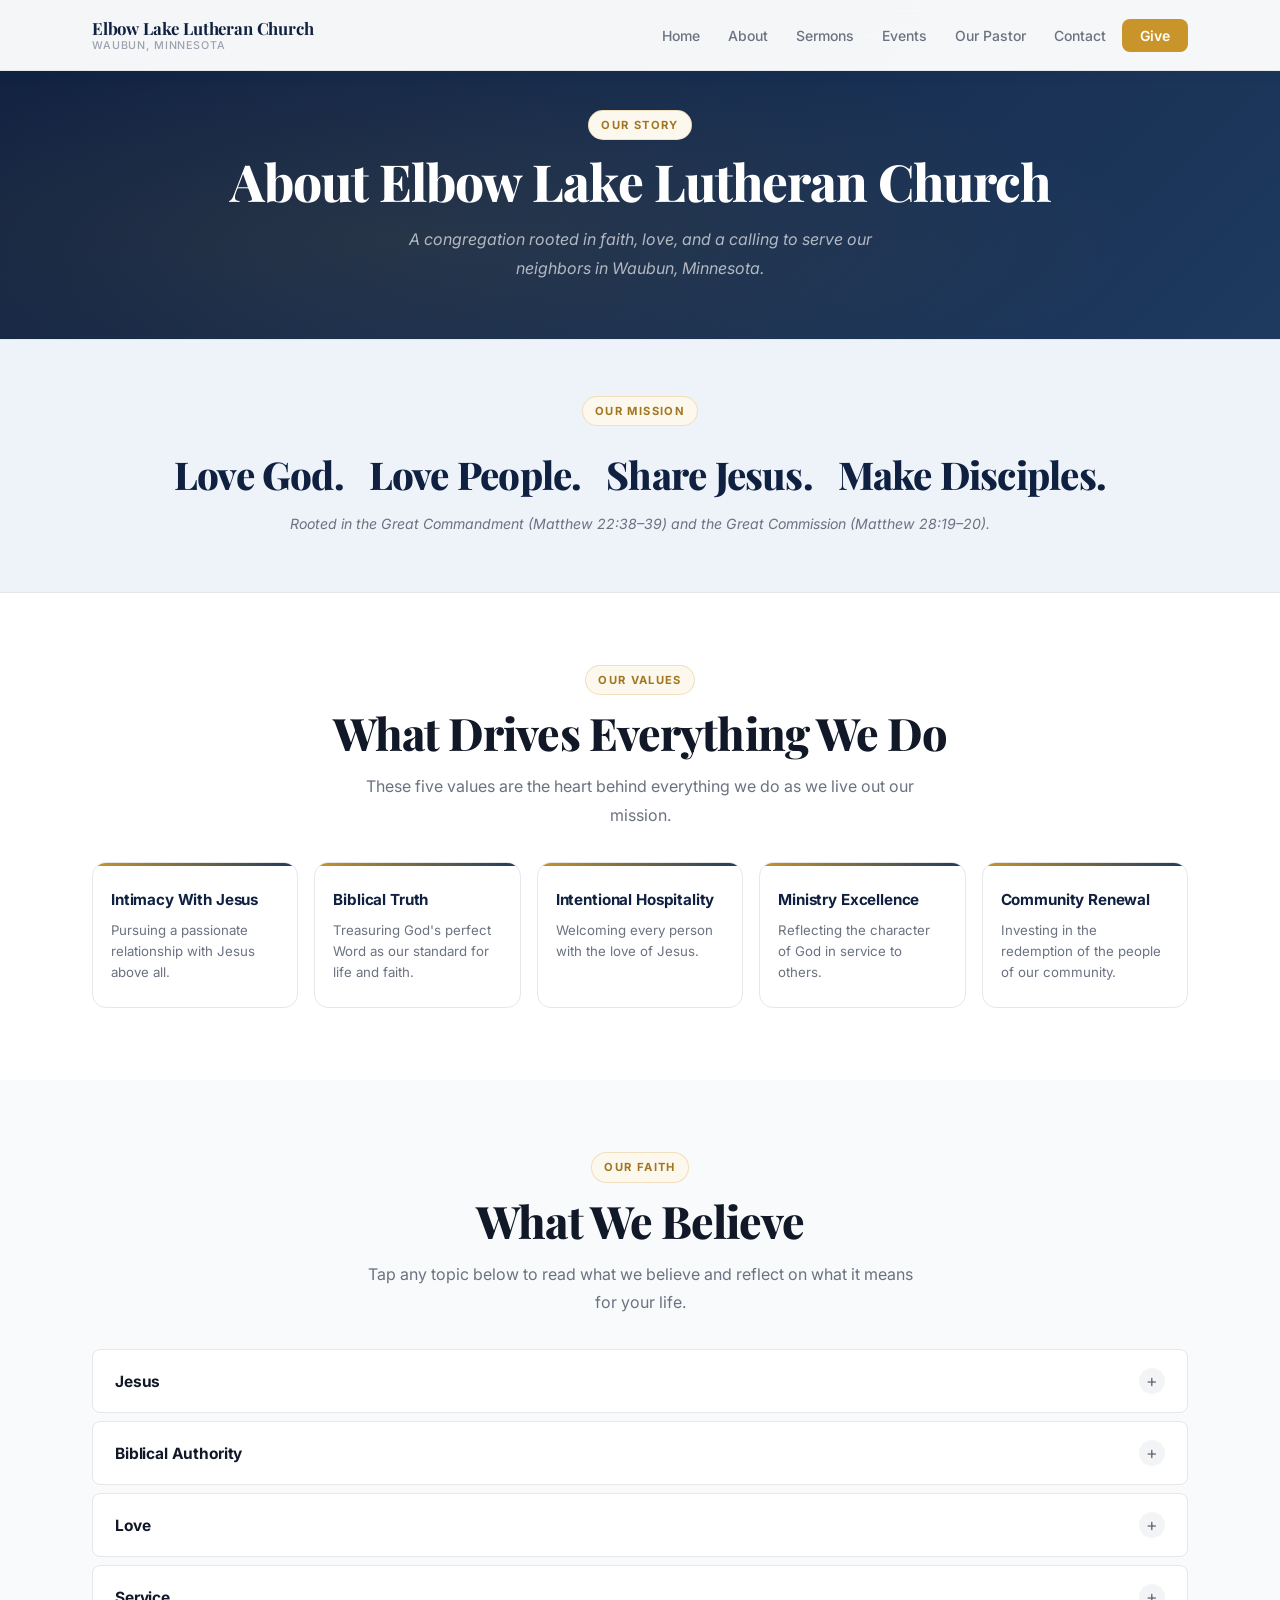
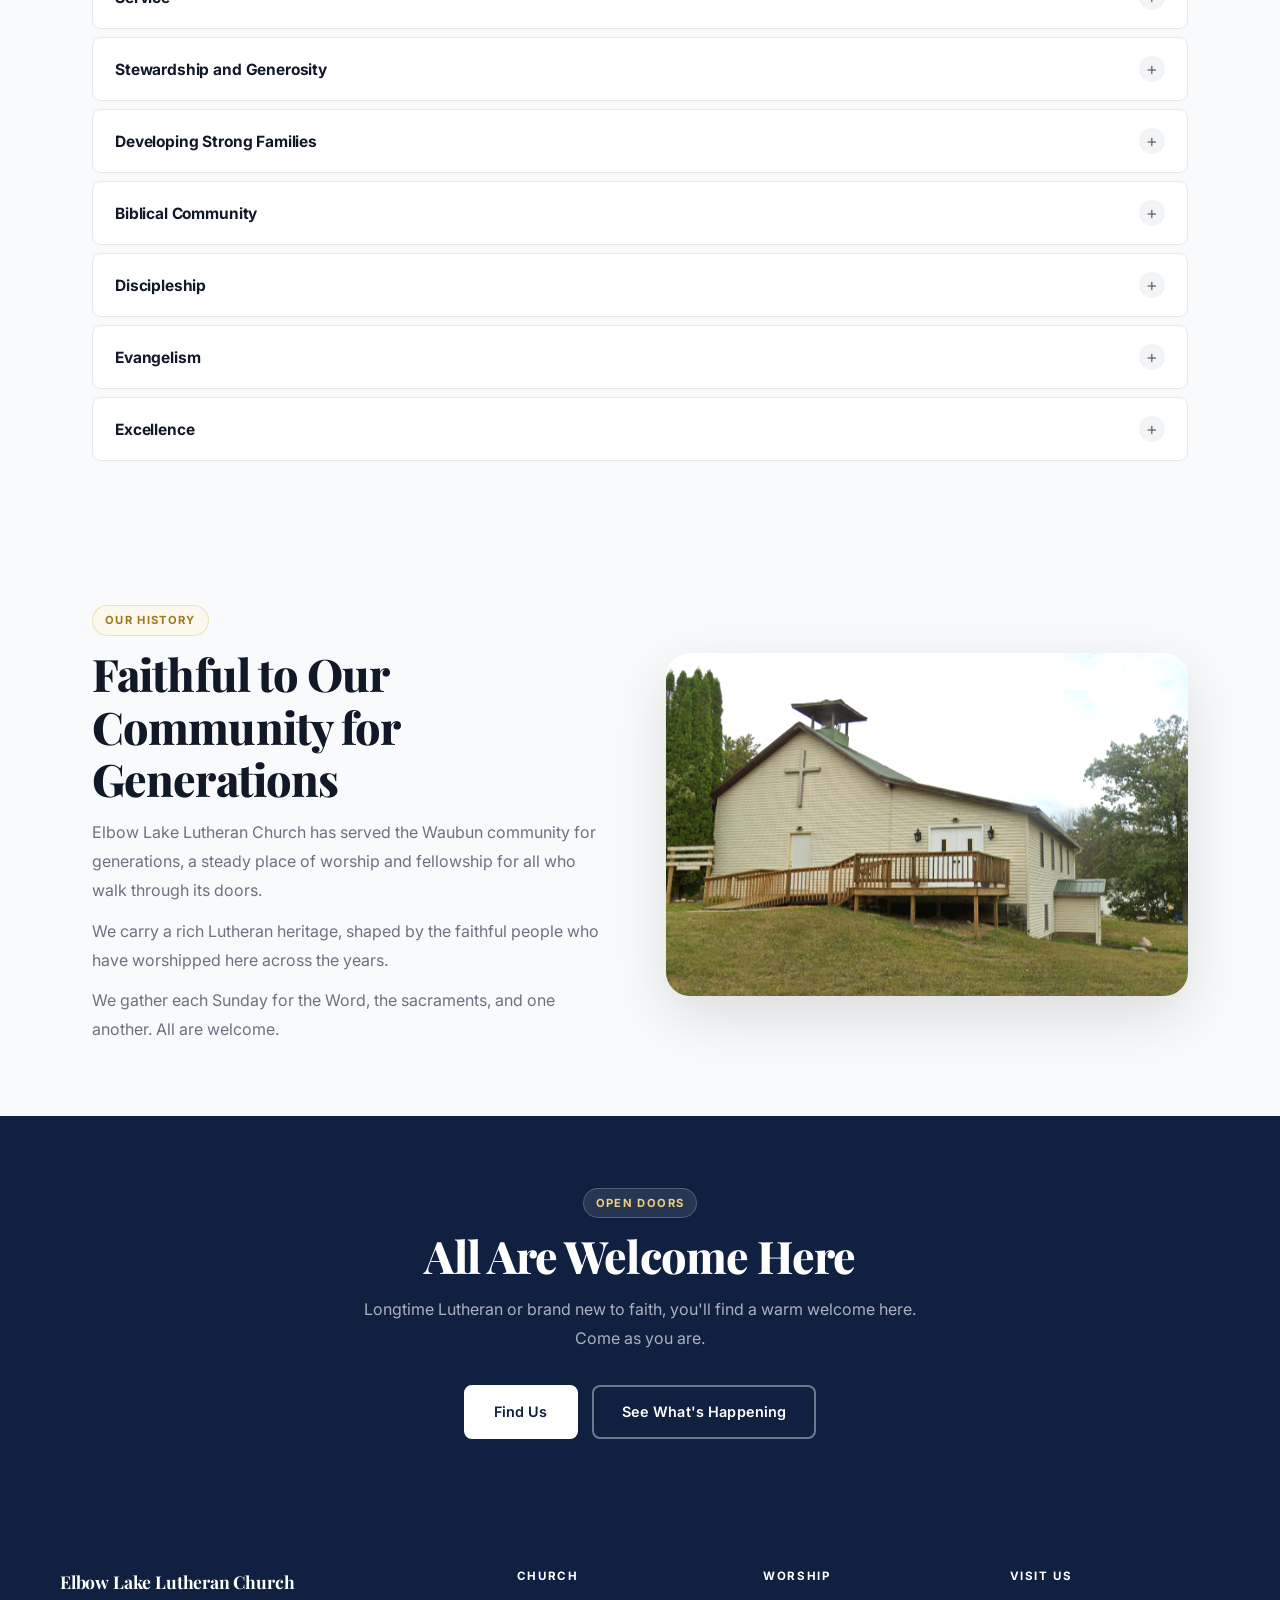
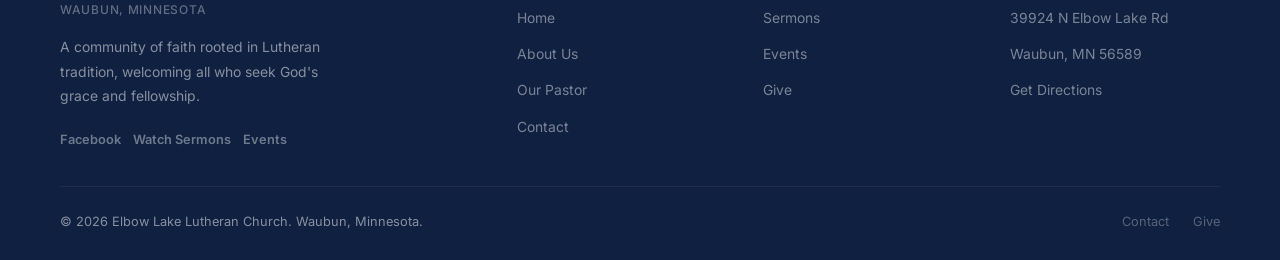
==== commit 65d6358d: "Full site review: CSS cleanup, hero fix, page polish style.css: - Hero: add min-height 580px and swi" ====
--- a/about.html
+++ b/about.html
@@ -270,6 +270,7 @@
         <div class="footer-social">
           <a href="https://www.facebook.com/okieupnorth" target="_blank" rel="noopener">Facebook</a>
           <a href="sermons.html">Watch Sermons</a>
+          <a href="events.html">Events</a>
         </div>
       </div>
       <div class="footer-col">
--- a/style.css
+++ b/style.css
@@ -1,5 +1,5 @@
 /* ============================================================
-   Elbow Lake Lutheran Church — Modern Stylesheet
+   Elbow Lake Lutheran Church — Stylesheet
    ============================================================ */
 
 @import url('https://fonts.googleapis.com/css2?family=Inter:wght@400;500;600;700;800&family=Playfair+Display:wght@700;800;900&display=swap');
@@ -159,13 +159,6 @@
 }
 .bg-dark .btn-gold:hover { background: var(--gray-100); box-shadow: none; transform: translateY(-1px); }
 
-.btn-outline {
-  background: transparent;
-  color: var(--primary);
-  border-color: var(--gray-300);
-}
-.btn-outline:hover { border-color: var(--primary); background: var(--primary-light); }
-
 .btn-outline-white {
   background: transparent;
   color: var(--white);
@@ -276,10 +269,10 @@
    ============================================================ */
 .hero {
   position: relative;
-  min-height: 0;
+  min-height: 580px;
   background:
-    linear-gradient(160deg, rgba(10,22,44,0.82) 0%, rgba(15,32,64,0.76) 60%, rgba(30,58,95,0.70) 100%),
-    url('images/hero.jpg') center/cover no-repeat;
+    linear-gradient(160deg, rgba(10,22,44,0.84) 0%, rgba(15,32,64,0.78) 60%, rgba(30,58,95,0.72) 100%),
+    url('images/church.png') center/cover no-repeat;
   background-color: var(--primary-dark);
   display: flex;
   align-items: center;
@@ -301,7 +294,7 @@
   position: relative;
   z-index: 1;
   width: 100%;
-  padding: 100px 32px 48px;
+  padding: 120px 32px 72px;
   max-width: 860px;
   margin: 0 auto;
   color: var(--white);
@@ -329,7 +322,7 @@
   font-size: clamp(0.88rem, 1.8vw, 1rem);
   color: rgba(255,255,255,0.72);
   max-width: 540px;
-  margin-bottom: 28px;
+  margin-bottom: 32px;
   line-height: 1.6;
   font-style: italic;
 }
@@ -348,7 +341,7 @@
   display: flex;
   align-items: center;
   gap: 16px;
-  margin-top: 14px;
+  margin-top: 20px;
   font-size: 0.85rem;
   color: rgba(255,255,255,0.4);
 }
@@ -361,35 +354,6 @@
 }
 .hero-secondary-links a:hover { color: var(--white); }
 
-.hero-scroll {
-  position: absolute;
-  bottom: 36px;
-  left: 50%;
-  transform: translateX(-50%);
-  z-index: 2;
-  display: flex;
-  flex-direction: column;
-  align-items: center;
-  gap: 8px;
-  color: rgba(255,255,255,0.35);
-  font-size: 0.68rem;
-  letter-spacing: 0.12em;
-  text-transform: uppercase;
-  font-family: var(--font-body);
-}
-
-.hero-scroll-line {
-  width: 1px;
-  height: 36px;
-  background: linear-gradient(to bottom, rgba(255,255,255,0.4), transparent);
-  animation: scrollLine 1.8s ease-in-out infinite;
-}
-
-@keyframes scrollLine {
-  0%, 100% { transform: scaleY(1); opacity: 1; }
-  50% { transform: scaleY(0.4); opacity: 0.3; }
-}
-
 /* ============================================================
    INFO BAR
    ============================================================ */
@@ -406,19 +370,13 @@
 }
 
 .info-item {
-  padding: 20px 16px;
+  padding: 22px 16px;
   text-align: center;
   border-right: 1px solid rgba(255,255,255,0.1);
   transition: background 0.2s;
 }
 .info-item:last-child { border-right: none; }
 .info-item:hover { background: rgba(255,255,255,0.05); }
-
-.info-icon {
-  font-size: 1.2rem;
-  margin-bottom: 6px;
-  line-height: 1;
-}
 
 .info-label {
   font-size: 0.68rem;
@@ -426,7 +384,7 @@
   opacity: 0.55;
   text-transform: uppercase;
   letter-spacing: 0.12em;
-  margin-bottom: 5px;
+  margin-bottom: 6px;
 }
 
 .info-value {
@@ -437,69 +395,30 @@
 }
 
 /* ============================================================
-   FEATURE CARDS
-   ============================================================ */
-.card-grid {
-  display: grid;
-  grid-template-columns: repeat(3, 1fr);
-  gap: 16px;
-  margin-top: 32px;
-}
-
-.card-grid-2 { grid-template-columns: repeat(2, 1fr); }
-.card-grid-4 { grid-template-columns: repeat(2, 1fr); }
-
-.feature-card {
-  background: var(--white);
-  border: 1px solid var(--gray-200);
-  border-radius: var(--radius);
-  padding: 20px 18px;
-  transition: var(--transition);
-  position: relative;
-  overflow: hidden;
-}
-
-.feature-card::after {
-  content: '';
-  position: absolute;
-  bottom: 0; left: 0; right: 0;
-  height: 3px;
-  background: linear-gradient(90deg, var(--gold), var(--primary));
-  transform: scaleX(0);
-  transform-origin: left;
-  transition: transform 0.35s cubic-bezier(0.4, 0, 0.2, 1);
-}
-
-.feature-card:hover {
-  box-shadow: var(--shadow-lg);
-  transform: translateY(-6px);
-  border-color: transparent;
-}
-.feature-card:hover::after { transform: scaleX(1); }
-
-.card-icon {
-  width: 38px; height: 38px;
-  background: var(--gold-light);
-  border-radius: 8px;
-  display: flex;
-  align-items: center;
-  justify-content: center;
-  font-size: 1.1rem;
-  margin-bottom: 10px;
-}
-
-.feature-card h3 {
-  font-size: 1rem;
-  font-weight: 700;
-  margin-bottom: 6px;
-  color: var(--gray-900);
-  letter-spacing: -0.01em;
-}
-
-.feature-card p {
-  font-size: 0.875rem;
+   MISSION STRIP
+   ============================================================ */
+.mission-strip {
+  background: var(--primary-light);
+  padding: 56px 0;
+  text-align: center;
+  border-top: 1px solid var(--gray-200);
+  border-bottom: 1px solid var(--gray-200);
+}
+
+.mission-words {
+  font-family: var(--font-display);
+  font-size: clamp(1.5rem, 3.5vw, 2.4rem);
+  font-weight: 800;
+  color: var(--primary-dark);
+  line-height: 1.3;
+  letter-spacing: -0.02em;
+  margin: 12px 0;
+}
+
+.mission-sub {
+  font-size: 0.88rem;
   color: var(--gray-500);
-  line-height: 1.6;
+  font-style: italic;
 }
 
 /* ============================================================
@@ -512,9 +431,6 @@
   align-items: center;
 }
 
-.split-grid.reverse > *:first-child { order: 2; }
-.split-grid.reverse > *:last-child  { order: 1; }
-
 .split-img {
   border-radius: var(--radius-lg);
   overflow: hidden;
@@ -523,25 +439,8 @@
 
 .split-img img { width: 100%; display: block; object-fit: cover; }
 
-.split-img-placeholder {
-  border-radius: var(--radius-lg);
-  background: linear-gradient(135deg, var(--primary-light) 0%, #dde8f5 100%);
-  aspect-ratio: 4/3;
-  display: flex;
-  align-items: center;
-  justify-content: center;
-  flex-direction: column;
-  gap: 12px;
-  color: var(--primary);
-  font-size: 0.85rem;
-  font-weight: 500;
-  border: 2px dashed rgba(30,58,95,0.15);
-}
-
-.split-img-placeholder .placeholder-icon { font-size: 2.5rem; opacity: 0.35; }
-
-/* ============================================================
-   SERVICE BOX
+/* ============================================================
+   SERVICE BOX (staff page)
    ============================================================ */
 .service-box {
   background: var(--primary-dark);
@@ -573,7 +472,7 @@
 .service-row span { color: rgba(255,255,255,0.5); font-size: 0.85rem; }
 
 /* ============================================================
-   PILLARS
+   PILLARS (give page)
    ============================================================ */
 .pillars-grid {
   display: grid;
@@ -602,72 +501,12 @@
 }
 
 /* ============================================================
-   STAFF / PASTOR CARDS
-   ============================================================ */
-.staff-grid {
-  display: grid;
-  grid-template-columns: repeat(3, 1fr);
-  gap: 16px;
-  margin-top: 32px;
-}
-
-.staff-card {
-  background: var(--white);
-  border: 1px solid var(--gray-200);
-  border-radius: var(--radius);
-  padding: 22px 18px;
-  text-align: center;
-  transition: var(--transition);
-}
-.staff-card:hover { box-shadow: var(--shadow-lg); transform: translateY(-5px); border-color: transparent; }
-
-.staff-avatar {
-  width: 56px; height: 56px;
-  border-radius: 50%;
-  background: var(--primary);
-  margin: 0 auto 12px;
-  overflow: hidden;
-  display: flex;
-  align-items: center;
-  justify-content: center;
-  font-size: 0.75rem;
-  font-weight: 700;
-  letter-spacing: 0.05em;
-  color: rgba(255,255,255,0.7);
-  border: 2px solid var(--primary-mid);
-}
-.staff-avatar img { width: 100%; height: 100%; object-fit: cover; }
-
-.staff-card h3 {
-  font-size: 1rem;
-  font-weight: 700;
-  color: var(--gray-900);
-  margin-bottom: 4px;
-  letter-spacing: -0.01em;
-}
-
-.staff-card .role {
-  font-size: 0.72rem;
-  font-weight: 700;
-  color: var(--gold);
-  text-transform: uppercase;
-  letter-spacing: 0.12em;
-  margin-bottom: 8px;
-}
-
-.staff-card p {
-  font-size: 0.87rem;
-  color: var(--gray-500);
-  line-height: 1.7;
-}
-
-/* ============================================================
    PAGE HERO (inner pages)
    ============================================================ */
 .page-hero {
   background: linear-gradient(135deg, var(--primary-dark) 0%, var(--primary) 100%);
   color: var(--white);
-  padding: 88px 32px 44px;
+  padding: 110px 32px 56px;
   text-align: center;
   position: relative;
   overflow: hidden;
@@ -706,52 +545,48 @@
 }
 
 /* ============================================================
-   GIVE CARDS
-   ============================================================ */
-.give-cards {
+   GIVE METHODS (give page)
+   ============================================================ */
+.give-methods {
   display: grid;
-  grid-template-columns: repeat(3, 1fr);
-  gap: 16px;
-  margin-top: 32px;
-}
-
-.give-card {
-  background: rgba(255,255,255,0.05);
-  border: 1px solid rgba(255,255,255,0.1);
-  border-radius: var(--radius);
-  padding: 22px 18px;
-  text-align: center;
-  transition: var(--transition);
-}
-.give-card:hover { background: rgba(255,255,255,0.09); border-color: rgba(255,255,255,0.2); }
-
-.give-card-num {
-  font-family: var(--font-display);
-  font-size: 1.1rem;
-  font-weight: 800;
-  color: rgba(255,255,255,0.2);
-  letter-spacing: 0.04em;
-  margin-bottom: 10px;
-  line-height: 1;
-}
-
-.give-card-name {
-  font-size: 0.88rem;
-  font-weight: 600;
+  grid-template-columns: 1fr 1fr 1fr;
+  gap: 0;
+  margin-top: 36px;
+}
+
+.give-method {
+  padding: 0 32px;
+  border-right: 1px solid rgba(255,255,255,0.1);
+}
+
+.give-method:first-child { padding-left: 0; }
+.give-method:last-child  { border-right: none; padding-right: 0; }
+
+.give-method-num {
+  font-size: 0.68rem;
+  font-weight: 700;
+  letter-spacing: 0.14em;
+  color: var(--gold);
+  margin-bottom: 8px;
+}
+
+.give-method-name {
+  font-size: 1rem;
+  font-weight: 700;
   color: var(--white);
-  margin-bottom: 8px;
+  margin-bottom: 6px;
   letter-spacing: -0.01em;
 }
 
-.give-card-desc {
-  font-size: 0.82rem;
-  color: rgba(255,255,255,0.42);
-  line-height: 1.5;
-  margin-bottom: 16px;
-}
-
-/* ============================================================
-   CONTACT
+.give-method-desc {
+  font-size: 0.85rem;
+  color: rgba(255,255,255,0.5);
+  line-height: 1.6;
+  margin-bottom: 20px;
+}
+
+/* ============================================================
+   CONTACT (contact page)
    ============================================================ */
 .contact-grid {
   display: grid;
@@ -768,17 +603,6 @@
   align-items: flex-start;
 }
 
-.contact-icon {
-  width: 36px; height: 36px;
-  background: var(--primary-light);
-  border-radius: 8px;
-  display: flex;
-  align-items: center;
-  justify-content: center;
-  font-size: 1rem;
-  flex-shrink: 0;
-}
-
 .contact-item h4 {
   font-size: 0.72rem;
   font-weight: 700;
@@ -799,57 +623,12 @@
   background: var(--white);
   border: 1px solid var(--gray-200);
   border-radius: var(--radius-lg);
-  padding: 32px;
+  padding: 36px;
   box-shadow: var(--shadow-md);
 }
 
-.contact-form h3 {
-  font-family: var(--font-display);
-  font-size: 1.3rem;
-  font-weight: 700;
-  color: var(--gray-900);
-  margin-bottom: 28px;
-  letter-spacing: -0.01em;
-}
-
-.form-group { margin-bottom: 18px; }
-
-.form-group label {
-  display: block;
-  font-size: 0.78rem;
-  font-weight: 600;
-  color: var(--gray-700);
-  margin-bottom: 6px;
-  text-transform: uppercase;
-  letter-spacing: 0.06em;
-}
-
-.form-group input,
-.form-group textarea,
-.form-group select {
-  width: 100%;
-  padding: 12px 16px;
-  border: 1.5px solid var(--gray-200);
-  border-radius: var(--radius-sm);
-  font-size: 0.93rem;
-  font-family: var(--font-body);
-  color: var(--gray-900);
-  background: var(--white);
-  transition: border-color 0.2s, box-shadow 0.2s;
-  outline: none;
-}
-
-.form-group input:focus,
-.form-group textarea:focus,
-.form-group select:focus {
-  border-color: var(--primary);
-  box-shadow: 0 0 0 3px rgba(30,58,95,0.08);
-}
-.form-group textarea { min-height: 130px; resize: vertical; }
-.form-row { display: grid; grid-template-columns: 1fr 1fr; gap: 16px; }
-
-/* ============================================================
-   MAP
+/* ============================================================
+   MAP (contact page)
    ============================================================ */
 .map-wrap {
   border-radius: var(--radius);
@@ -865,7 +644,7 @@
 .verse-block {
   background: linear-gradient(135deg, var(--primary-dark) 0%, var(--primary) 100%);
   color: var(--white);
-  padding: 52px 32px;
+  padding: 56px 32px;
   text-align: center;
   position: relative;
   overflow: hidden;
@@ -907,71 +686,12 @@
 }
 
 /* ============================================================
-   CTA BANNER
-   ============================================================ */
-.cta-banner {
-  background: linear-gradient(90deg, var(--gold-dark), var(--gold));
-  padding: 22px 0;
-}
-
-.cta-banner-inner {
-  max-width: var(--max);
-  margin: 0 auto;
-  padding: 0 32px;
-  display: flex;
-  align-items: center;
-  justify-content: space-between;
-  flex-wrap: wrap;
-  gap: 16px;
-}
-
-.cta-banner-text strong {
-  font-weight: 700;
-  font-size: 1rem;
-  color: var(--white);
-  display: block;
-  letter-spacing: -0.01em;
-}
-
-.cta-banner-text span {
-  color: rgba(255,255,255,0.8);
-  font-size: 0.85rem;
-  margin-top: 2px;
-  display: block;
-}
-
-.cta-banner a {
-  background: var(--white);
-  color: var(--gold-dark);
-  font-weight: 700;
-  padding: 10px 24px;
-  border-radius: var(--radius-sm);
-  font-size: 0.87rem;
-  transition: var(--transition);
-  white-space: nowrap;
-}
-.cta-banner a:hover { background: var(--gray-100); transform: translateY(-1px); }
-
-/* ============================================================
-   CALENDAR PLACEHOLDER
-   ============================================================ */
-.calendar-wrap {
-  background: var(--white);
-  border: 1px solid var(--gray-200);
-  border-radius: var(--radius);
-  overflow: hidden;
-  box-shadow: var(--shadow-sm);
-  margin-top: 28px;
-}
-.calendar-wrap iframe { width: 100%; display: block; border: none; }
-
-/* ============================================================
    FOOTER
    ============================================================ */
 .site-footer {
   background: var(--primary-dark);
   color: rgba(255,255,255,0.5);
-  padding: 52px 32px 28px;
+  padding: 56px 32px 28px;
 }
 
 .footer-grid {
@@ -1021,9 +741,6 @@
   font-weight: 600;
   color: rgba(255,255,255,0.4);
   transition: color 0.2s;
-  display: inline-flex;
-  align-items: center;
-  gap: 5px;
 }
 .footer-social a:hover { color: var(--white); }
 
@@ -1064,34 +781,7 @@
 .footer-bottom a:hover { color: var(--white); }
 
 /* ============================================================
-   PROSE
-   ============================================================ */
-.prose { max-width: 760px; margin: 0 auto; }
-
-.prose h2 {
-  font-family: var(--font-display);
-  font-size: 1.35rem;
-  font-weight: 700;
-  color: var(--gray-900);
-  margin: 40px 0 12px;
-  padding-bottom: 8px;
-  border-bottom: 1px solid var(--gray-200);
-  letter-spacing: -0.01em;
-}
-
-.prose p, .prose li {
-  font-size: 0.96rem;
-  color: var(--gray-700);
-  line-height: 1.85;
-  margin-bottom: 14px;
-}
-
-.prose ul { list-style: disc; padding-left: 24px; }
-.prose li { margin-bottom: 8px; }
-.prose a { color: var(--primary); text-decoration: underline; }
-
-/* ============================================================
-   FACEBOOK BUTTON (sermons page)
+   FACEBOOK / SERMONS (sermons page)
    ============================================================ */
 .fb-embed-container {
   background: var(--white);
@@ -1102,7 +792,7 @@
   display: flex;
   flex-direction: column;
   align-items: center;
-  padding: 32px 24px;
+  padding: 36px 24px;
   text-align: center;
   gap: 14px;
   transition: var(--transition);
@@ -1166,79 +856,6 @@
 }
 .fb-btn:hover { background: #1464d8; transform: translateY(-2px); box-shadow: 0 6px 20px rgba(24,119,242,0.35); }
 
-/* ============================================================
-   BELIEFS LIST
-   ============================================================ */
-.beliefs-list {
-  display: grid;
-  grid-template-columns: 1fr 1fr;
-  gap: 16px 32px;
-  margin-top: 32px;
-}
-
-.belief-item {
-  padding-left: 14px;
-  border-left: 2px solid var(--gold);
-}
-
-.belief-item h3 {
-  font-size: 0.92rem;
-  font-weight: 700;
-  color: var(--gray-900);
-  margin-bottom: 3px;
-  letter-spacing: -0.01em;
-}
-
-.belief-item p {
-  font-size: 0.85rem;
-  color: var(--gray-500);
-  line-height: 1.55;
-}
-
-/* ============================================================
-   GIVE METHODS
-   ============================================================ */
-.give-methods {
-  display: grid;
-  grid-template-columns: 1fr 1fr 1fr;
-  gap: 0;
-  margin-top: 36px;
-}
-
-.give-method {
-  padding: 0 32px;
-  border-right: 1px solid rgba(255,255,255,0.1);
-}
-
-.give-method:first-child { padding-left: 0; }
-.give-method:last-child  { border-right: none; padding-right: 0; }
-
-.give-method-num {
-  font-size: 0.68rem;
-  font-weight: 700;
-  letter-spacing: 0.14em;
-  color: var(--gold);
-  margin-bottom: 8px;
-}
-
-.give-method-name {
-  font-size: 1rem;
-  font-weight: 700;
-  color: var(--white);
-  margin-bottom: 6px;
-  letter-spacing: -0.01em;
-}
-
-.give-method-desc {
-  font-size: 0.85rem;
-  color: rgba(255,255,255,0.5);
-  line-height: 1.6;
-  margin-bottom: 20px;
-}
-
-/* ============================================================
-   SERMON POINTS
-   ============================================================ */
 .sermon-points {
   display: flex;
   flex-direction: column;
@@ -1265,157 +882,7 @@
 }
 
 /* ============================================================
-   STEPS LIST
-   ============================================================ */
-.steps-list {
-  display: grid;
-  grid-template-columns: 1fr 1fr 1fr;
-  gap: 40px;
-  margin-top: 32px;
-}
-
-.step-num {
-  font-family: var(--font-display);
-  font-size: 1.8rem;
-  font-weight: 800;
-  color: var(--gold);
-  line-height: 1;
-  margin-bottom: 8px;
-}
-
-.steps-list h3 {
-  font-size: 0.95rem;
-  font-weight: 700;
-  color: var(--gray-900);
-  margin-bottom: 4px;
-  letter-spacing: -0.01em;
-}
-
-.steps-list p {
-  font-size: 0.875rem;
-  color: var(--gray-500);
-  line-height: 1.6;
-}
-
-/* ============================================================
-   SERMON ROW (home page)
-   ============================================================ */
-.sermon-row {
-  display: grid;
-  grid-template-columns: 1fr 1fr;
-  gap: 40px;
-  margin-top: 28px;
-}
-
-.sermon-col {
-  padding-left: 14px;
-  border-left: 2px solid var(--gold);
-}
-
-.sermon-col h3 {
-  font-size: 0.95rem;
-  font-weight: 700;
-  color: var(--gray-900);
-  margin-bottom: 6px;
-  letter-spacing: -0.01em;
-}
-
-.sermon-col p {
-  font-size: 0.875rem;
-  color: var(--gray-500);
-  line-height: 1.6;
-}
-
-/* ============================================================
-   RESPONSIVE
-   ============================================================ */
-@media (max-width: 1024px) {
-  .info-inner { grid-template-columns: repeat(2, 1fr); }
-  .info-item { border-bottom: 1px solid rgba(255,255,255,0.1); }
-  .split-grid { grid-template-columns: 1fr; gap: 40px; }
-  .split-grid.reverse > *:first-child { order: unset; }
-  .split-grid.reverse > *:last-child  { order: unset; }
-  .card-grid { grid-template-columns: 1fr 1fr; }
-  .footer-grid { grid-template-columns: 1fr 1fr; gap: 32px; }
-  .contact-grid { grid-template-columns: 1fr; gap: 40px; }
-  .give-cards { grid-template-columns: 1fr; }
-  .give-methods { grid-template-columns: 1fr; gap: 32px; }
-  .give-method { padding: 0; border-right: none; border-bottom: 1px solid rgba(255,255,255,0.1); padding-bottom: 32px; }
-  .give-method:last-child { border-bottom: none; padding-bottom: 0; }
-  .steps-list { grid-template-columns: 1fr; gap: 28px; }
-  .sermon-row { grid-template-columns: 1fr; gap: 28px; }
-  .beliefs-list { grid-template-columns: 1fr; }
-  .values-grid { grid-template-columns: repeat(3, 1fr); }
-  .discipleship-steps { grid-template-columns: 1fr; gap: 24px; }
-}
-
-@media (max-width: 768px) {
-  section { padding: 48px 0; }
-  .container { padding: 0 20px; }
-  .card-grid { grid-template-columns: 1fr; }
-  .card-grid-4 { grid-template-columns: 1fr; }
-  .staff-grid { grid-template-columns: 1fr 1fr; }
-  .pillars-grid { grid-template-columns: 1fr; }
-  .nav-links { display: none; }
-  .nav-toggle { display: flex; }
-  .hero h1 { font-size: 2.4rem; }
-  .hero-actions { flex-direction: column; align-items: stretch; width: 100%; max-width: 320px; }
-  .hero-actions .btn { text-align: center; }
-  .contact-form { padding: 24px 18px; }
-  .form-row { grid-template-columns: 1fr; }
-  .footer-grid { grid-template-columns: 1fr; }
-  .cta-banner-inner { flex-direction: column; text-align: center; }
-  .info-inner { grid-template-columns: 1fr 1fr; }
-  .fb-embed-container { padding: 24px 16px; }
-  .verse-block { padding: 40px 20px; }
-  .service-box { padding: 20px 16px; }
-  .page-hero { padding: 110px 20px 48px; }
-  .hero-secondary-links { flex-direction: column; gap: 8px; }
-  .values-grid { grid-template-columns: 1fr 1fr; }
-  .mission-strip { padding: 40px 0; }
-}
-
-@media (max-width: 480px) {
-  .staff-grid { grid-template-columns: 1fr; }
-  .info-inner { grid-template-columns: 1fr; }
-  .info-item { border-right: none; border-bottom: 1px solid rgba(255,255,255,0.1); }
-  .footer-bottom { flex-direction: column; text-align: center; }
-  .footer-bottom a { margin-left: 8px; }
-  .give-card { padding: 28px 16px; }
-  .contact-form { padding: 24px 16px; }
-  .beliefs-list { gap: 12px 0; }
-  .values-grid { grid-template-columns: 1fr; }
-}
-
-/* ============================================================
-   MISSION STRIP
-   ============================================================ */
-.mission-strip {
-  background: var(--primary-light);
-  padding: 56px 0;
-  text-align: center;
-  border-top: 1px solid var(--gray-200);
-  border-bottom: 1px solid var(--gray-200);
-}
-
-.mission-words {
-  font-family: var(--font-display);
-  font-size: clamp(1.5rem, 3.5vw, 2.4rem);
-  font-weight: 800;
-  color: var(--primary-dark);
-  line-height: 1.3;
-  letter-spacing: -0.02em;
-  margin: 12px 0 12px;
-}
-
-.mission-sub {
-  font-size: 0.88rem;
-  color: var(--gray-500);
-  font-style: italic;
-}
-
-/* ============================================================
-   VALUES GRID
+   VALUES GRID (about page)
    ============================================================ */
 .values-grid {
   display: grid;
@@ -1463,7 +930,7 @@
 }
 
 /* ============================================================
-   BELIEF ACCORDION
+   BELIEF ACCORDION (about page)
    ============================================================ */
 .belief-accordion {
   display: flex;
@@ -1567,48 +1034,49 @@
 }
 
 /* ============================================================
-   DISCIPLESHIP STEPS
-   ============================================================ */
-.discipleship-steps {
-  display: grid;
-  grid-template-columns: 1fr 1fr;
-  gap: 28px 56px;
-  margin-top: 32px;
-}
-
-.discipleship-step {
-  display: flex;
-  gap: 18px;
-  align-items: flex-start;
-}
-
-.step-badge {
-  flex-shrink: 0;
-  width: 40px; height: 40px;
-  background: var(--primary);
-  border-radius: 50%;
-  display: flex;
-  align-items: center;
-  justify-content: center;
-  font-family: var(--font-display);
-  font-size: 1rem;
-  font-weight: 800;
-  color: var(--white);
-}
-
-.step-content h3 {
-  font-size: 0.93rem;
-  font-weight: 700;
-  color: var(--gray-900);
-  margin-bottom: 4px;
-  letter-spacing: -0.01em;
-  line-height: 1.4;
-}
-
-.step-content p {
-  font-size: 0.85rem;
-  color: var(--gray-500);
-  line-height: 1.65;
+   RESPONSIVE
+   ============================================================ */
+@media (max-width: 1024px) {
+  .info-inner { grid-template-columns: repeat(2, 1fr); }
+  .info-item { border-bottom: 1px solid rgba(255,255,255,0.1); }
+  .split-grid { grid-template-columns: 1fr; gap: 40px; }
+  .footer-grid { grid-template-columns: 1fr 1fr; gap: 32px; }
+  .contact-grid { grid-template-columns: 1fr; gap: 40px; }
+  .give-methods { grid-template-columns: 1fr; gap: 32px; }
+  .give-method { padding: 0; border-right: none; border-bottom: 1px solid rgba(255,255,255,0.1); padding-bottom: 32px; }
+  .give-method:last-child { border-bottom: none; padding-bottom: 0; }
+  .values-grid { grid-template-columns: repeat(3, 1fr); }
+}
+
+@media (max-width: 768px) {
+  section { padding: 52px 0; }
+  .container { padding: 0 20px; }
+  .pillars-grid { grid-template-columns: 1fr; }
+  .nav-links { display: none; }
+  .nav-toggle { display: flex; }
+  .hero { min-height: 480px; }
+  .hero h1 { font-size: 2.4rem; }
+  .hero-content { padding: 100px 20px 60px; }
+  .hero-actions { flex-direction: column; align-items: stretch; width: 100%; max-width: 320px; }
+  .hero-actions .btn { text-align: center; }
+  .hero-secondary-links { flex-direction: column; gap: 8px; }
+  .contact-form { padding: 24px 20px; }
+  .footer-grid { grid-template-columns: 1fr; }
+  .info-inner { grid-template-columns: 1fr 1fr; }
+  .fb-embed-container { padding: 24px 16px; }
+  .verse-block { padding: 44px 20px; }
+  .service-box { padding: 20px 16px; }
+  .page-hero { padding: 110px 20px 52px; }
+  .values-grid { grid-template-columns: 1fr 1fr; }
+  .mission-strip { padding: 44px 0; }
+}
+
+@media (max-width: 480px) {
+  .info-inner { grid-template-columns: 1fr; }
+  .info-item { border-right: none; border-bottom: 1px solid rgba(255,255,255,0.1); }
+  .footer-bottom { flex-direction: column; text-align: center; }
+  .footer-bottom a { margin-left: 8px; }
+  .values-grid { grid-template-columns: 1fr; }
 }
 
 /* ============================================================
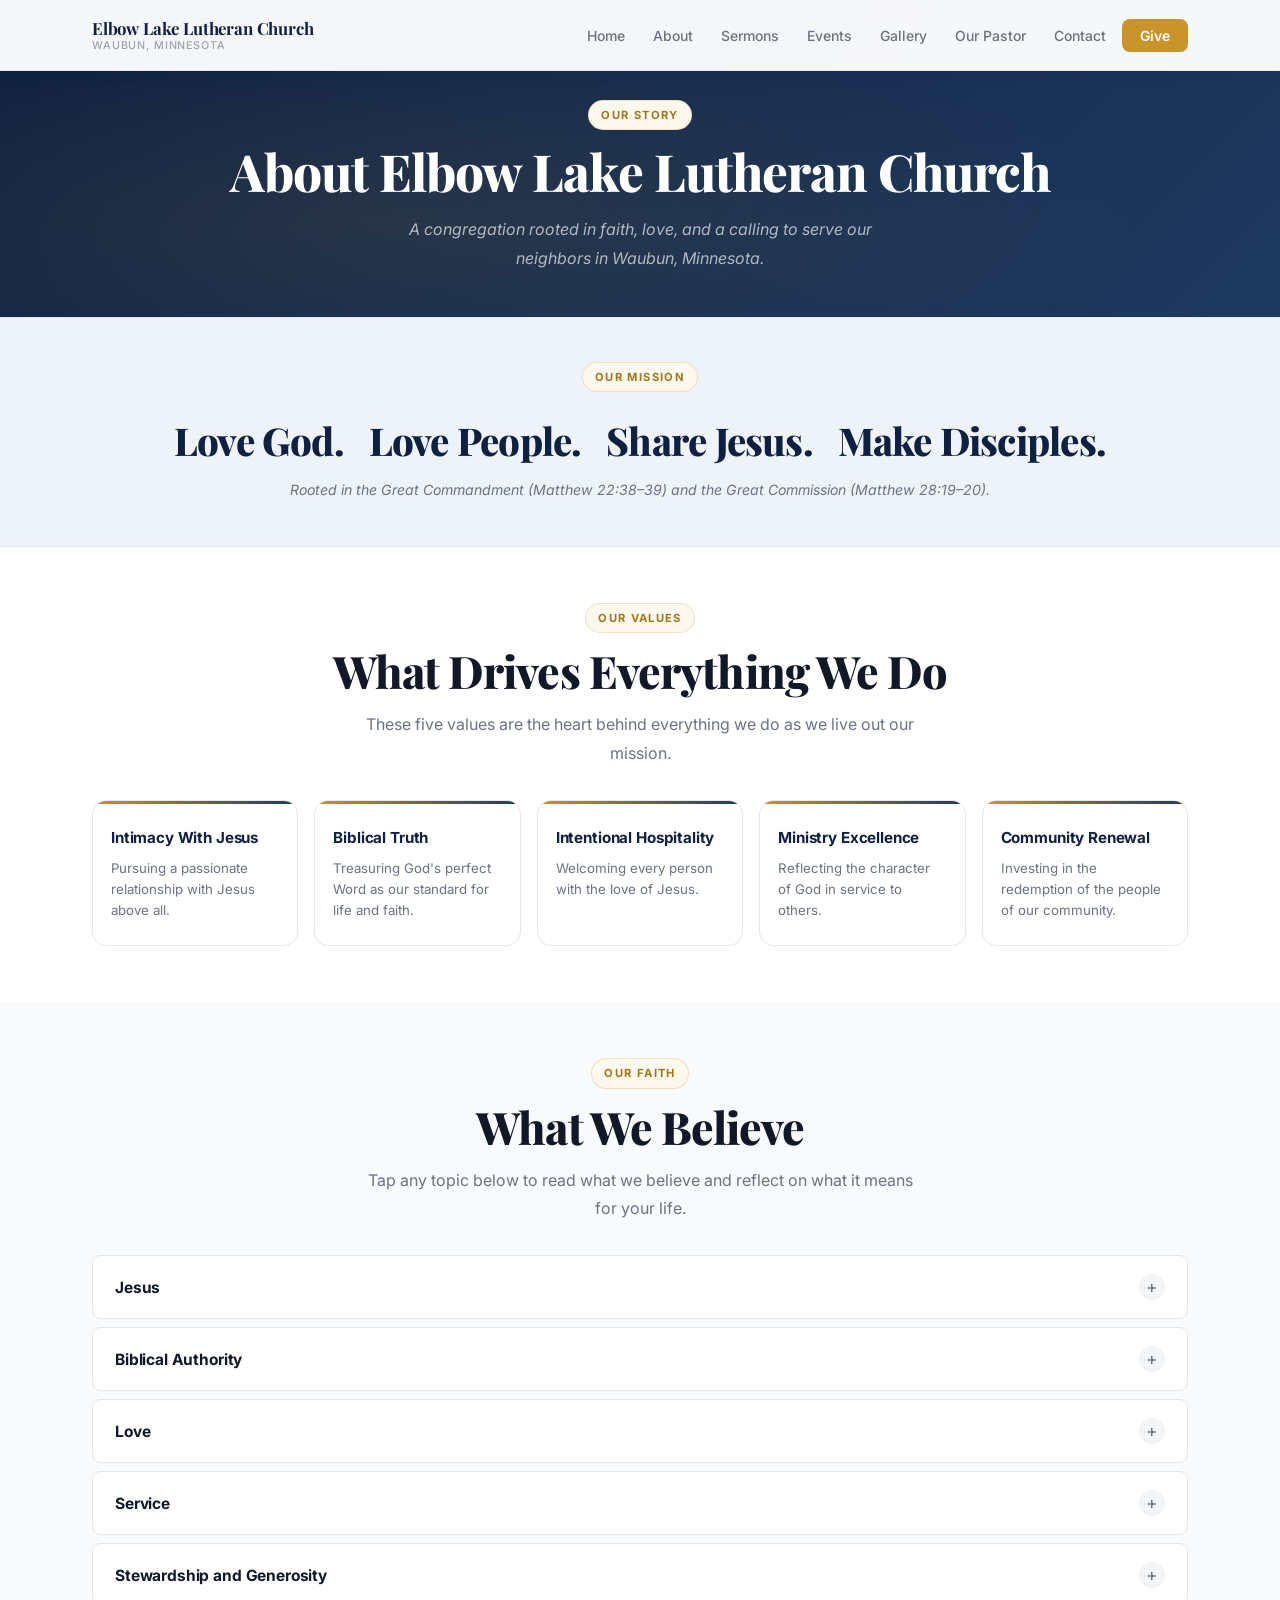
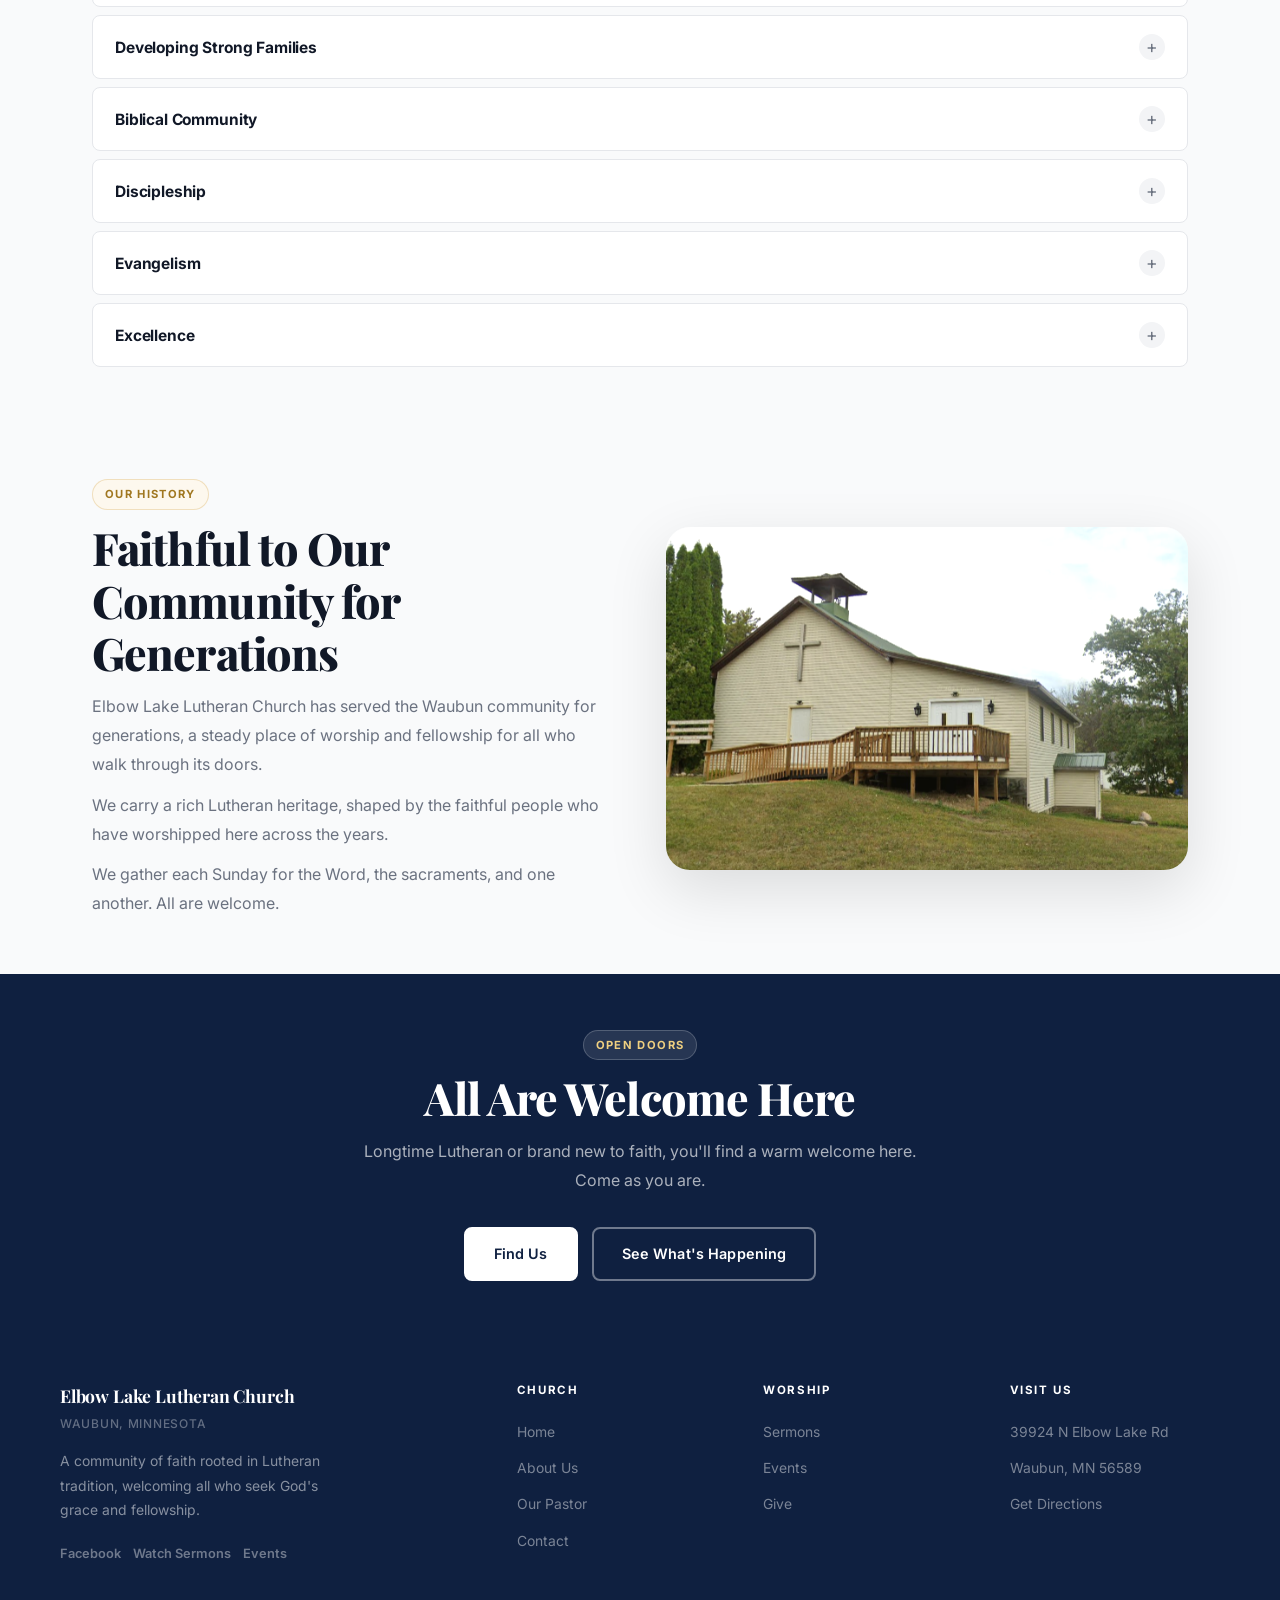
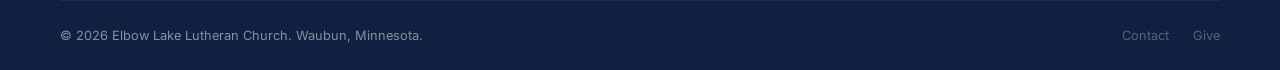
==== commit 73ac2884: "Add photo gallery page with lightbox and category filters - New gallery.html: 18 photos in a respons" ====
--- a/about.html
+++ b/about.html
@@ -36,6 +36,7 @@
         <li><a href="about.html">About</a></li>
         <li><a href="sermons.html">Sermons</a></li>
         <li><a href="events.html">Events</a></li>
+        <li><a href="gallery.html">Gallery</a></li>
         <li><a href="staff.html">Our Pastor</a></li>
         <li><a href="contact.html">Contact</a></li>
         <li><a href="give.html" class="nav-give">Give</a></li>
--- a/style.css
+++ b/style.css
@@ -102,7 +102,7 @@
 .text-white .section-title { color: var(--white); }
 .text-white .section-sub   { color: rgba(255,255,255,0.65); }
 
-section { padding: 72px 0; }
+section { padding: 56px 0; }
 .bg-gray { background: var(--gray-50); }
 .bg-dark { background: var(--primary-dark); }
 .bg-navy { background: var(--primary); }
@@ -294,7 +294,7 @@
   position: relative;
   z-index: 1;
   width: 100%;
-  padding: 120px 32px 72px;
+  padding: 110px 32px 60px;
   max-width: 860px;
   margin: 0 auto;
   color: var(--white);
@@ -399,7 +399,7 @@
    ============================================================ */
 .mission-strip {
   background: var(--primary-light);
-  padding: 56px 0;
+  padding: 44px 0;
   text-align: center;
   border-top: 1px solid var(--gray-200);
   border-bottom: 1px solid var(--gray-200);
@@ -506,7 +506,7 @@
 .page-hero {
   background: linear-gradient(135deg, var(--primary-dark) 0%, var(--primary) 100%);
   color: var(--white);
-  padding: 110px 32px 56px;
+  padding: 100px 32px 44px;
   text-align: center;
   position: relative;
   overflow: hidden;
@@ -644,7 +644,7 @@
 .verse-block {
   background: linear-gradient(135deg, var(--primary-dark) 0%, var(--primary) 100%);
   color: var(--white);
-  padding: 56px 32px;
+  padding: 44px 32px;
   text-align: center;
   position: relative;
   overflow: hidden;
@@ -691,7 +691,7 @@
 .site-footer {
   background: var(--primary-dark);
   color: rgba(255,255,255,0.5);
-  padding: 56px 32px 28px;
+  padding: 44px 32px 24px;
 }
 
 .footer-grid {
@@ -1034,6 +1034,163 @@
 }
 
 /* ============================================================
+   GALLERY (gallery page)
+   ============================================================ */
+.gallery-filters {
+  display: flex;
+  gap: 8px;
+  flex-wrap: wrap;
+  margin-bottom: 32px;
+}
+
+.gallery-filter {
+  padding: 8px 18px;
+  border-radius: var(--radius-full);
+  border: 2px solid var(--gray-200);
+  background: var(--white);
+  color: var(--gray-500);
+  font-size: 0.82rem;
+  font-weight: 600;
+  cursor: pointer;
+  transition: var(--transition);
+  font-family: var(--font-body);
+  letter-spacing: 0.02em;
+}
+
+.gallery-filter:hover { border-color: var(--primary); color: var(--primary); }
+.gallery-filter.active { background: var(--primary); border-color: var(--primary); color: var(--white); }
+
+.gallery-grid {
+  display: grid;
+  grid-template-columns: repeat(3, 1fr);
+  gap: 16px;
+}
+
+.gallery-item {
+  position: relative;
+  border-radius: var(--radius);
+  overflow: hidden;
+  cursor: pointer;
+  aspect-ratio: 4/3;
+  background: var(--gray-100);
+}
+
+.gallery-item img {
+  width: 100%;
+  height: 100%;
+  object-fit: cover;
+  display: block;
+  transition: transform 0.4s ease;
+}
+
+.gallery-item:hover img { transform: scale(1.05); }
+
+.gallery-caption-hover {
+  position: absolute;
+  bottom: 0; left: 0; right: 0;
+  background: linear-gradient(to top, rgba(0,0,0,0.72) 0%, transparent 100%);
+  color: var(--white);
+  padding: 32px 16px 14px;
+  font-size: 0.82rem;
+  font-weight: 500;
+  opacity: 0;
+  transition: opacity 0.3s;
+  line-height: 1.4;
+}
+
+.gallery-item:hover .gallery-caption-hover { opacity: 1; }
+
+/* LIGHTBOX */
+.lightbox {
+  display: none;
+  position: fixed;
+  inset: 0;
+  z-index: 500;
+  background: rgba(0,0,0,0.94);
+  align-items: center;
+  justify-content: center;
+}
+
+.lightbox.is-open { display: flex; }
+
+.lightbox-img-wrap {
+  display: flex;
+  align-items: center;
+  justify-content: center;
+  width: 100%;
+  height: 100%;
+  padding: 60px 100px;
+}
+
+.lightbox-img-wrap img {
+  max-width: 100%;
+  max-height: 100%;
+  object-fit: contain;
+  border-radius: var(--radius-sm);
+  box-shadow: 0 32px 80px rgba(0,0,0,0.5);
+  display: block;
+}
+
+.lightbox-close {
+  position: fixed;
+  top: 20px; right: 24px;
+  background: rgba(255,255,255,0.15);
+  border: none;
+  color: var(--white);
+  font-size: 1.4rem;
+  line-height: 1;
+  width: 44px; height: 44px;
+  border-radius: 50%;
+  cursor: pointer;
+  display: flex;
+  align-items: center;
+  justify-content: center;
+  transition: background 0.2s;
+  z-index: 501;
+}
+.lightbox-close:hover { background: rgba(255,255,255,0.28); }
+
+.lightbox-prev, .lightbox-next {
+  position: fixed;
+  top: 50%; transform: translateY(-50%);
+  background: rgba(255,255,255,0.12);
+  border: none;
+  color: var(--white);
+  font-size: 1.3rem;
+  width: 52px; height: 52px;
+  border-radius: 50%;
+  cursor: pointer;
+  display: flex;
+  align-items: center;
+  justify-content: center;
+  transition: background 0.2s;
+  z-index: 501;
+}
+.lightbox-prev { left: 20px; }
+.lightbox-next { right: 20px; }
+.lightbox-prev:hover, .lightbox-next:hover { background: rgba(255,255,255,0.24); }
+
+.lightbox-info {
+  position: fixed;
+  bottom: 20px; left: 0; right: 0;
+  text-align: center;
+  pointer-events: none;
+}
+
+.lightbox-caption {
+  color: rgba(255,255,255,0.75);
+  font-size: 0.9rem;
+  font-weight: 500;
+}
+
+.lightbox-counter {
+  font-size: 0.72rem;
+  color: rgba(255,255,255,0.35);
+  margin-top: 5px;
+  letter-spacing: 0.06em;
+}
+
+/* ============================================================
    RESPONSIVE
    ============================================================ */
 @media (max-width: 1024px) {
@@ -1049,14 +1206,17 @@
 }
 
 @media (max-width: 768px) {
-  section { padding: 52px 0; }
+  .gallery-grid { grid-template-columns: repeat(2, 1fr); gap: 10px; }
+  .gallery-caption-hover { opacity: 1; }
+  .lightbox-img-wrap { padding: 60px 60px; }
+  section { padding: 40px 0; }
   .container { padding: 0 20px; }
   .pillars-grid { grid-template-columns: 1fr; }
   .nav-links { display: none; }
   .nav-toggle { display: flex; }
-  .hero { min-height: 480px; }
+  .hero { min-height: 440px; }
   .hero h1 { font-size: 2.4rem; }
-  .hero-content { padding: 100px 20px 60px; }
+  .hero-content { padding: 90px 20px 52px; }
   .hero-actions { flex-direction: column; align-items: stretch; width: 100%; max-width: 320px; }
   .hero-actions .btn { text-align: center; }
   .hero-secondary-links { flex-direction: column; gap: 8px; }
@@ -1064,14 +1224,18 @@
   .footer-grid { grid-template-columns: 1fr; }
   .info-inner { grid-template-columns: 1fr 1fr; }
   .fb-embed-container { padding: 24px 16px; }
-  .verse-block { padding: 44px 20px; }
+  .verse-block { padding: 36px 20px; }
   .service-box { padding: 20px 16px; }
-  .page-hero { padding: 110px 20px 52px; }
+  .page-hero { padding: 100px 20px 40px; }
   .values-grid { grid-template-columns: 1fr 1fr; }
-  .mission-strip { padding: 44px 0; }
+  .mission-strip { padding: 36px 0; }
 }
 
 @media (max-width: 480px) {
+  .gallery-grid { grid-template-columns: 1fr; }
+  .lightbox-img-wrap { padding: 56px 16px; }
+  .lightbox-prev { left: 8px; }
+  .lightbox-next { right: 8px; }
   .info-inner { grid-template-columns: 1fr; }
   .info-item { border-right: none; border-bottom: 1px solid rgba(255,255,255,0.1); }
   .footer-bottom { flex-direction: column; text-align: center; }
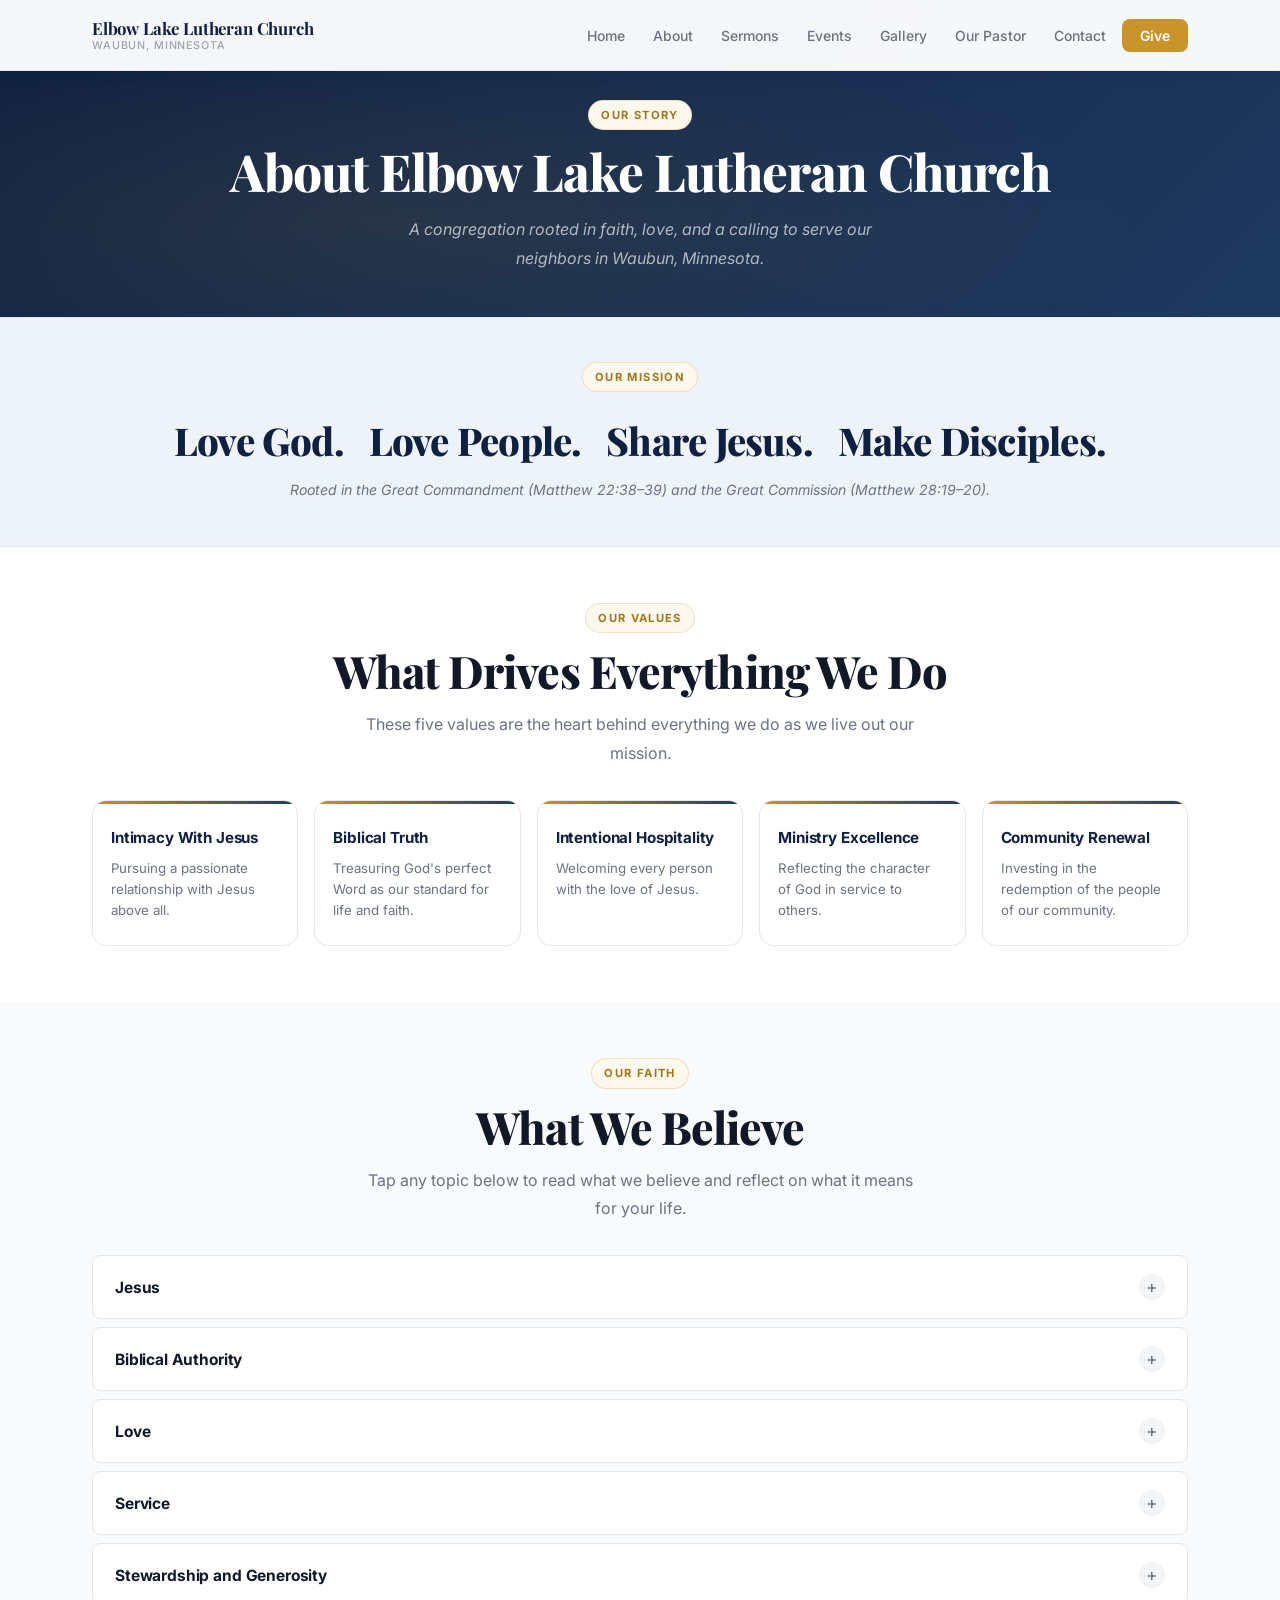
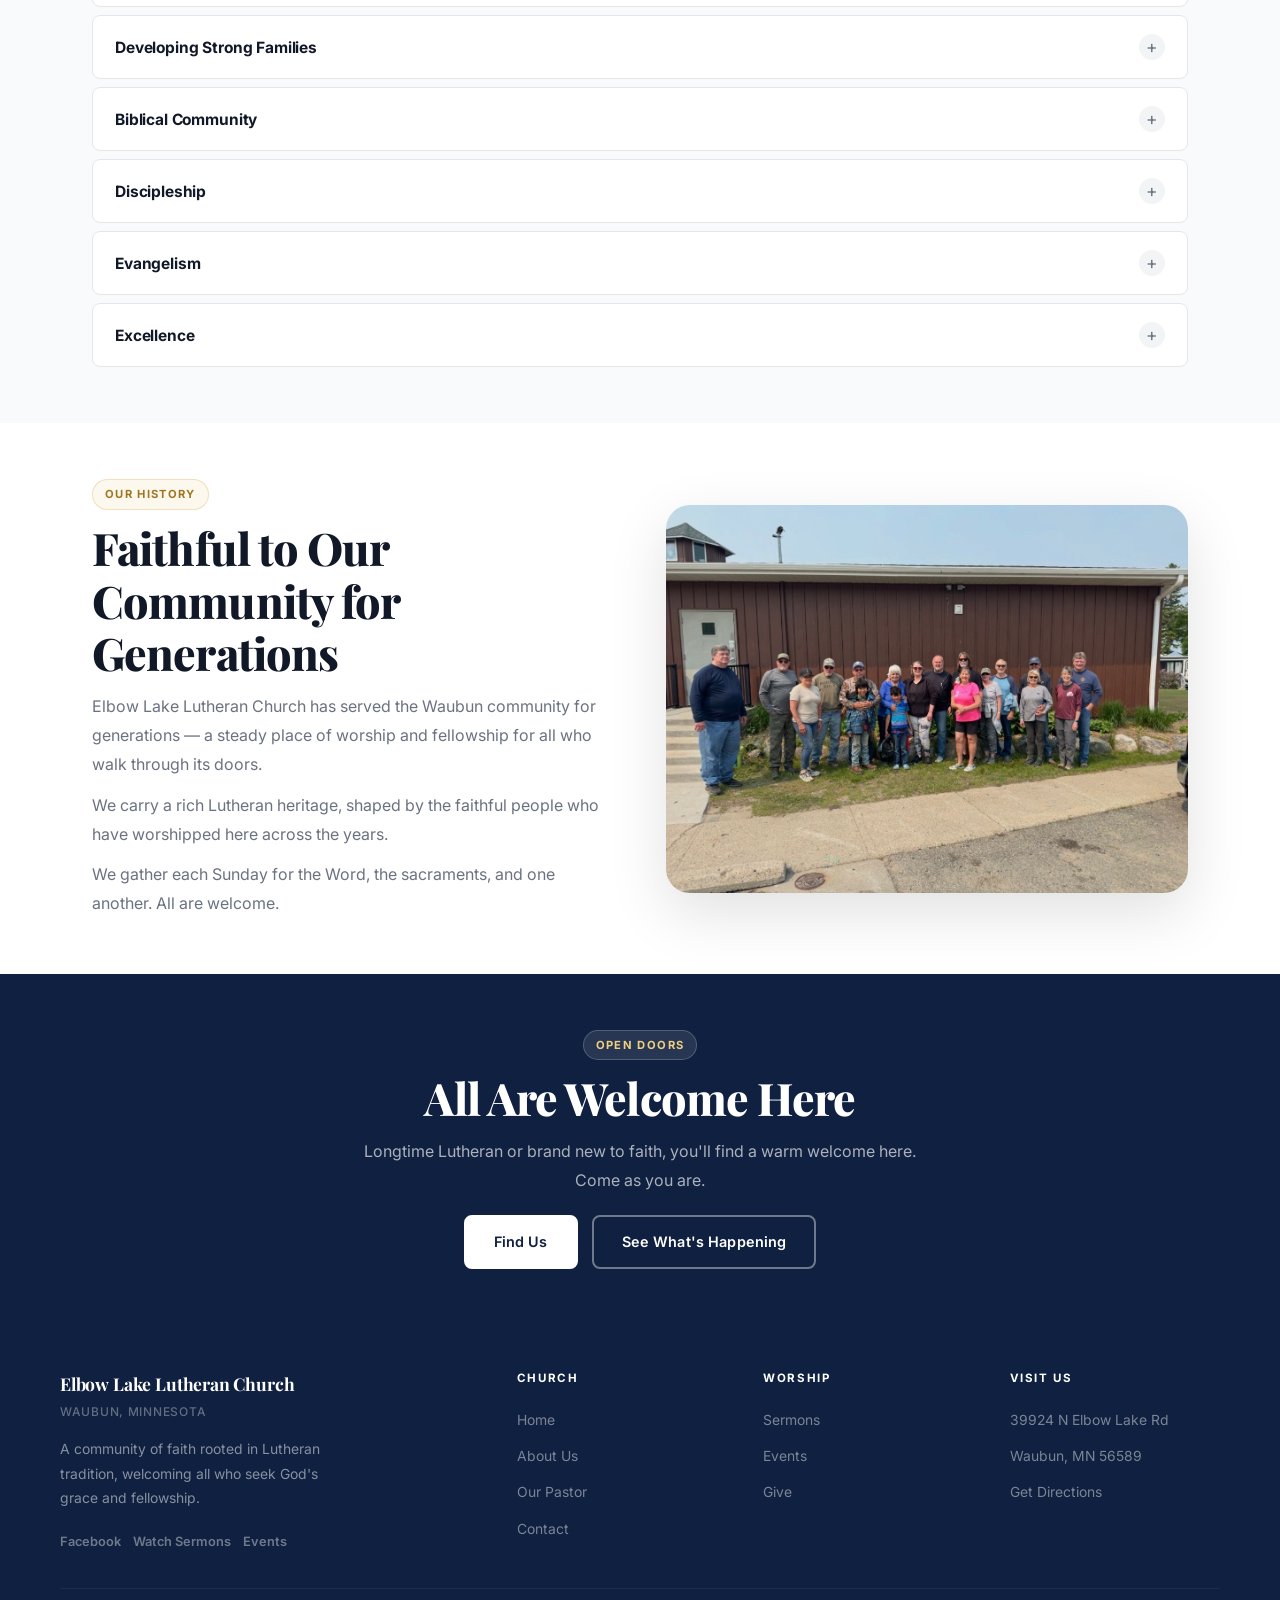
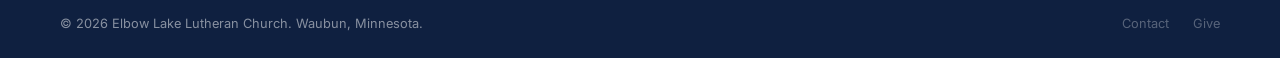
==== commit 8619731c: "Full site audit fixes: spacing, copy, photos, and UX Home page: - Hero CTA changed from "View Upcomi" ====
--- a/about.html
+++ b/about.html
@@ -231,18 +231,18 @@
   </section>
 
   <!-- ABOUT / HISTORY -->
-  <section class="bg-gray">
+  <section>
     <div class="container">
       <div class="split-grid">
         <div>
           <div class="tag">Our History</div>
           <h2 class="section-title">Faithful to Our Community for Generations</h2>
-          <p class="section-sub">Elbow Lake Lutheran Church has served the Waubun community for generations, a steady place of worship and fellowship for all who walk through its doors.</p>
+          <p class="section-sub">Elbow Lake Lutheran Church has served the Waubun community for generations — a steady place of worship and fellowship for all who walk through its doors.</p>
           <p class="section-sub" style="margin-top:12px;">We carry a rich Lutheran heritage, shaped by the faithful people who have worshipped here across the years.</p>
           <p class="section-sub" style="margin-top:12px;">We gather each Sunday for the Word, the sacraments, and one another. All are welcome.</p>
         </div>
         <div class="split-img">
-          <img src="images/church.png" alt="Elbow Lake Lutheran Church — Waubun, Minnesota">
+          <img src="images/6.jpg" alt="Elbow Lake Lutheran Church congregation — Waubun, Minnesota">
         </div>
       </div>
     </div>
@@ -253,7 +253,7 @@
     <div class="container" style="max-width:680px;">
       <div class="tag">Open Doors</div>
       <h2 class="section-title">All Are Welcome Here</h2>
-      <p class="section-sub" style="margin:0 auto 32px;">Longtime Lutheran or brand new to faith, you'll find a warm welcome here. Come as you are.</p>
+      <p class="section-sub" style="margin:0 auto 20px;">Longtime Lutheran or brand new to faith, you'll find a warm welcome here. Come as you are.</p>
       <div style="display:flex;gap:14px;justify-content:center;flex-wrap:wrap;">
         <a href="contact.html" class="btn btn-gold">Find Us</a>
         <a href="events.html" class="btn btn-outline-white">See What's Happening</a>
--- a/style.css
+++ b/style.css
@@ -269,10 +269,8 @@
    ============================================================ */
 .hero {
   position: relative;
-  min-height: 580px;
-  background:
-    linear-gradient(160deg, rgba(10,22,44,0.84) 0%, rgba(15,32,64,0.78) 60%, rgba(30,58,95,0.72) 100%),
-    url('images/church.png') center/cover no-repeat;
+  min-height: 420px;
+  background: linear-gradient(160deg, var(--primary-dark) 0%, var(--primary) 60%, var(--primary-mid) 100%);
   background-color: var(--primary-dark);
   display: flex;
   align-items: center;
@@ -294,7 +292,7 @@
   position: relative;
   z-index: 1;
   width: 100%;
-  padding: 110px 32px 60px;
+  padding: 86px 32px 40px;
   max-width: 860px;
   margin: 0 auto;
   color: var(--white);
@@ -306,7 +304,7 @@
 
 .hero h1 {
   font-family: var(--font-display);
-  font-size: clamp(2.8rem, 7vw, 5.2rem);
+  font-size: clamp(2rem, 4.5vw, 3.6rem);
   font-weight: 900;
   line-height: 1.08;
   letter-spacing: -0.02em;
@@ -322,7 +320,7 @@
   font-size: clamp(0.88rem, 1.8vw, 1rem);
   color: rgba(255,255,255,0.72);
   max-width: 540px;
-  margin-bottom: 32px;
+  margin-bottom: 20px;
   line-height: 1.6;
   font-style: italic;
 }
@@ -335,13 +333,13 @@
   justify-content: center;
 }
 
-.btn-hero { padding: 16px 40px; font-size: 0.95rem; border-radius: var(--radius-sm); }
+.btn-hero { padding: 13px 30px; font-size: 0.9rem; border-radius: var(--radius-sm); }
 
 .hero-secondary-links {
   display: flex;
   align-items: center;
   gap: 16px;
-  margin-top: 20px;
+  margin-top: 14px;
   font-size: 0.85rem;
   color: rgba(255,255,255,0.4);
 }
@@ -1034,45 +1032,87 @@
 }
 
 /* ============================================================
+   GIVE BANNER (home page — compact horizontal strip)
+   ============================================================ */
+.give-banner {
+  background: var(--primary-dark);
+  padding: 22px 32px;
+  border-top: 1px solid rgba(255,255,255,0.05);
+}
+
+.give-banner-inner {
+  max-width: var(--max);
+  margin: 0 auto;
+  display: flex;
+  align-items: center;
+  justify-content: space-between;
+  gap: 24px;
+  flex-wrap: wrap;
+}
+
+.give-banner-title {
+  font-family: var(--font-display);
+  font-size: 1.1rem;
+  font-weight: 700;
+  color: var(--white);
+  letter-spacing: -0.01em;
+  margin-bottom: 3px;
+}
+
+.give-banner-sub {
+  font-size: 0.87rem;
+  color: rgba(255,255,255,0.5);
+  line-height: 1.5;
+}
+
+/* ============================================================
+   VISIT GRID (home page — Plan Your Visit)
+   ============================================================ */
+.visit-grid {
+  display: grid;
+  grid-template-columns: 1fr 1fr;
+  gap: 12px;
+}
+
+.visit-item {
+  background: var(--white);
+  border: 1px solid var(--gray-200);
+  border-radius: var(--radius-sm);
+  padding: 16px 18px;
+}
+
+.visit-label {
+  font-size: 0.67rem;
+  font-weight: 700;
+  text-transform: uppercase;
+  letter-spacing: 0.11em;
+  color: var(--gold-dark);
+  margin-bottom: 5px;
+}
+
+.visit-value {
+  font-size: 0.92rem;
+  font-weight: 600;
+  color: var(--gray-900);
+  line-height: 1.4;
+}
+
+/* ============================================================
    GALLERY (gallery page)
    ============================================================ */
-.gallery-filters {
-  display: flex;
-  gap: 8px;
-  flex-wrap: wrap;
-  margin-bottom: 32px;
-}
-
-.gallery-filter {
-  padding: 8px 18px;
-  border-radius: var(--radius-full);
-  border: 2px solid var(--gray-200);
-  background: var(--white);
-  color: var(--gray-500);
-  font-size: 0.82rem;
-  font-weight: 600;
-  cursor: pointer;
-  transition: var(--transition);
-  font-family: var(--font-body);
-  letter-spacing: 0.02em;
-}
-
-.gallery-filter:hover { border-color: var(--primary); color: var(--primary); }
-.gallery-filter.active { background: var(--primary); border-color: var(--primary); color: var(--white); }
-
 .gallery-grid {
   display: grid;
-  grid-template-columns: repeat(3, 1fr);
-  gap: 16px;
+  grid-template-columns: repeat(4, 1fr);
+  gap: 8px;
 }
 
 .gallery-item {
   position: relative;
-  border-radius: var(--radius);
+  border-radius: 6px;
   overflow: hidden;
   cursor: pointer;
-  aspect-ratio: 4/3;
-  background: var(--gray-100);
+  aspect-ratio: 1 / 1;
+  background: var(--gray-200);
 }
 
 .gallery-item img {
@@ -1080,25 +1120,20 @@
   height: 100%;
   object-fit: cover;
   display: block;
-  transition: transform 0.4s ease;
-}
-
-.gallery-item:hover img { transform: scale(1.05); }
-
-.gallery-caption-hover {
+  transition: transform 0.35s ease, filter 0.35s ease;
+}
+
+.gallery-item::after {
+  content: '';
   position: absolute;
-  bottom: 0; left: 0; right: 0;
-  background: linear-gradient(to top, rgba(0,0,0,0.72) 0%, transparent 100%);
-  color: var(--white);
-  padding: 32px 16px 14px;
-  font-size: 0.82rem;
-  font-weight: 500;
-  opacity: 0;
-  transition: opacity 0.3s;
-  line-height: 1.4;
-}
-
-.gallery-item:hover .gallery-caption-hover { opacity: 1; }
+  inset: 0;
+  background: rgba(0,0,0,0);
+  transition: background 0.25s ease;
+  border-radius: 6px;
+}
+
+.gallery-item:hover img { transform: scale(1.06); filter: brightness(0.88); }
+.gallery-item:hover::after { background: rgba(0,0,0,0.08); }
 
 /* LIGHTBOX */
 .lightbox {
@@ -1170,25 +1205,6 @@
 .lightbox-next { right: 20px; }
 .lightbox-prev:hover, .lightbox-next:hover { background: rgba(255,255,255,0.24); }
 
-.lightbox-info {
-  position: fixed;
-  bottom: 20px; left: 0; right: 0;
-  text-align: center;
-  pointer-events: none;
-}
-
-.lightbox-caption {
-  color: rgba(255,255,255,0.75);
-  font-size: 0.9rem;
-  font-weight: 500;
-}
-
-.lightbox-counter {
-  font-size: 0.72rem;
-  color: rgba(255,255,255,0.35);
-  margin-top: 5px;
-  letter-spacing: 0.06em;
-}
 
 /* ============================================================
    RESPONSIVE
@@ -1206,17 +1222,18 @@
 }
 
 @media (max-width: 768px) {
-  .gallery-grid { grid-template-columns: repeat(2, 1fr); gap: 10px; }
-  .gallery-caption-hover { opacity: 1; }
+  .give-banner { padding: 20px; }
+  .give-banner-inner { flex-direction: column; align-items: flex-start; gap: 16px; }
+  .gallery-grid { grid-template-columns: repeat(3, 1fr); gap: 6px; }
   .lightbox-img-wrap { padding: 60px 60px; }
   section { padding: 40px 0; }
   .container { padding: 0 20px; }
   .pillars-grid { grid-template-columns: 1fr; }
   .nav-links { display: none; }
   .nav-toggle { display: flex; }
-  .hero { min-height: 440px; }
-  .hero h1 { font-size: 2.4rem; }
-  .hero-content { padding: 90px 20px 52px; }
+  .hero { min-height: 340px; }
+  .hero h1 { font-size: 1.9rem; }
+  .hero-content { padding: 78px 20px 36px; }
   .hero-actions { flex-direction: column; align-items: stretch; width: 100%; max-width: 320px; }
   .hero-actions .btn { text-align: center; }
   .hero-secondary-links { flex-direction: column; gap: 8px; }
@@ -1232,7 +1249,7 @@
 }
 
 @media (max-width: 480px) {
-  .gallery-grid { grid-template-columns: 1fr; }
+  .gallery-grid { grid-template-columns: repeat(2, 1fr); gap: 5px; }
   .lightbox-img-wrap { padding: 56px 16px; }
   .lightbox-prev { left: 8px; }
   .lightbox-next { right: 8px; }
